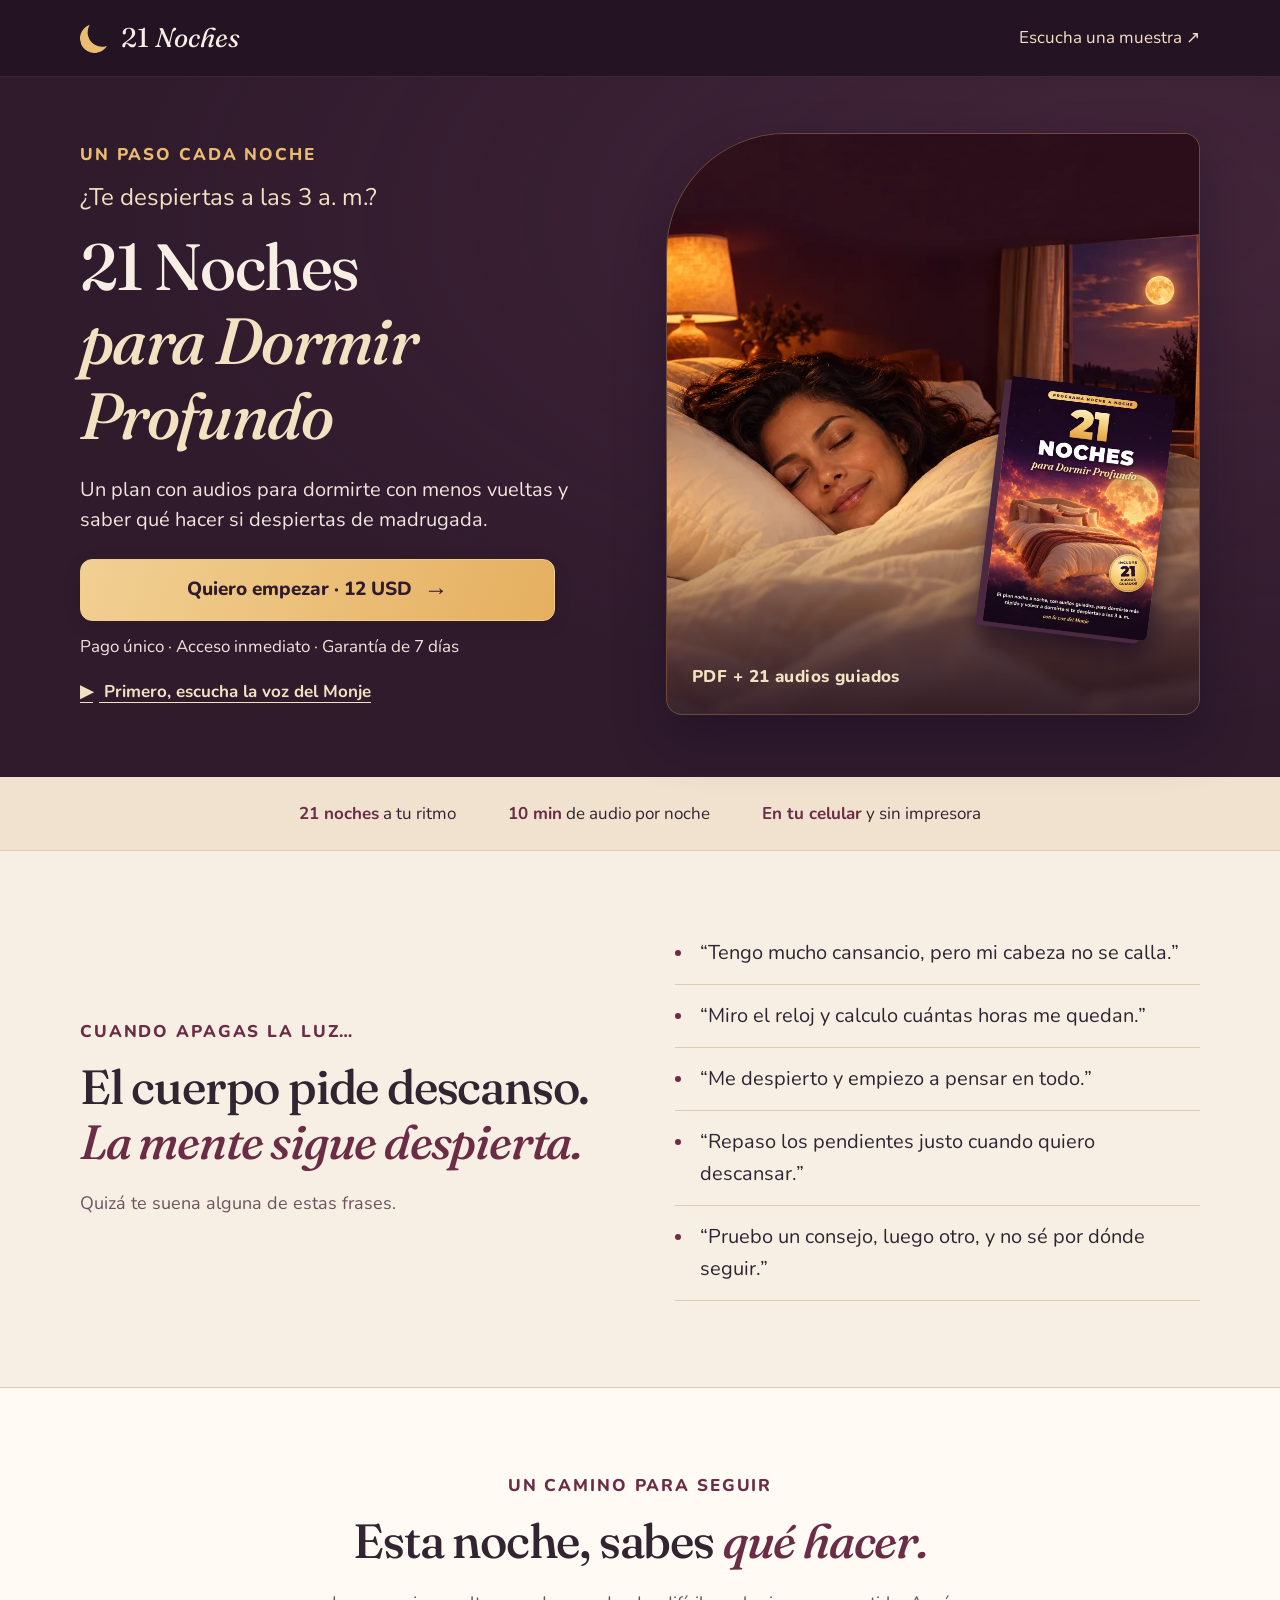
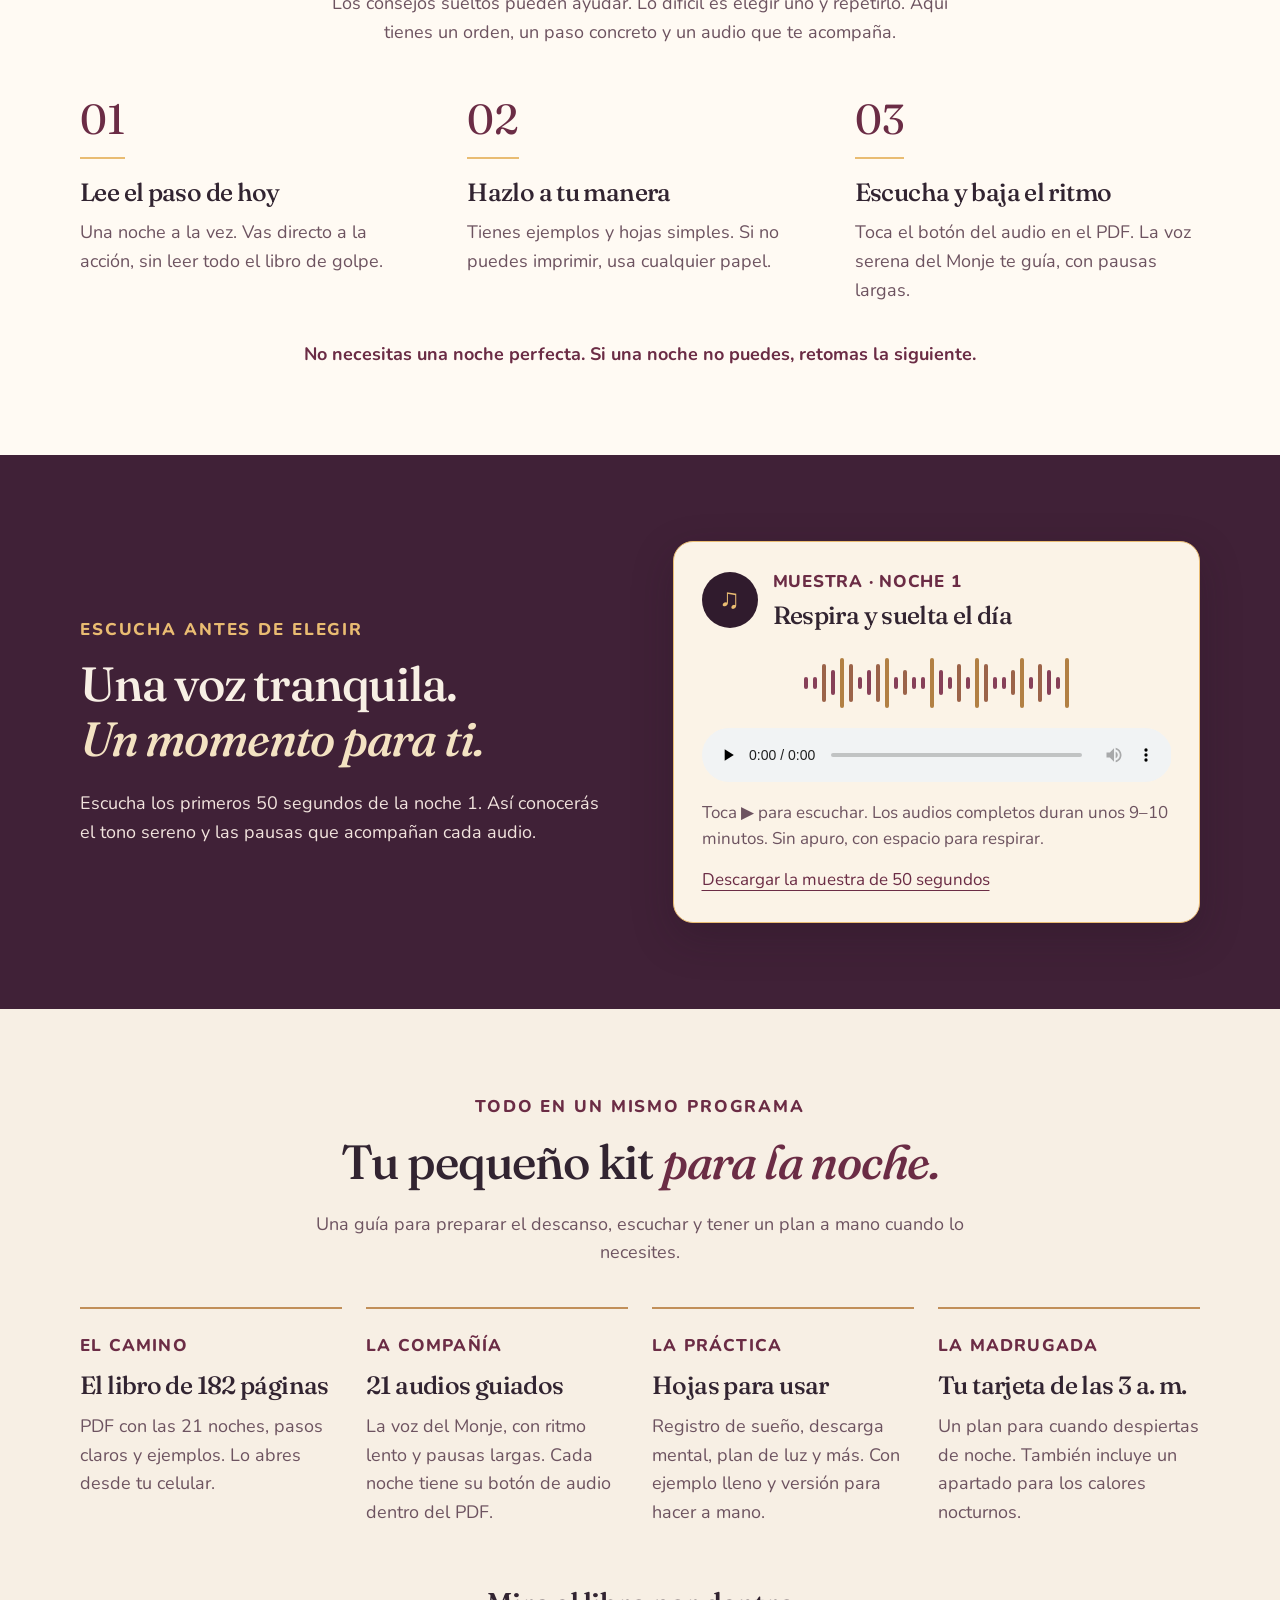
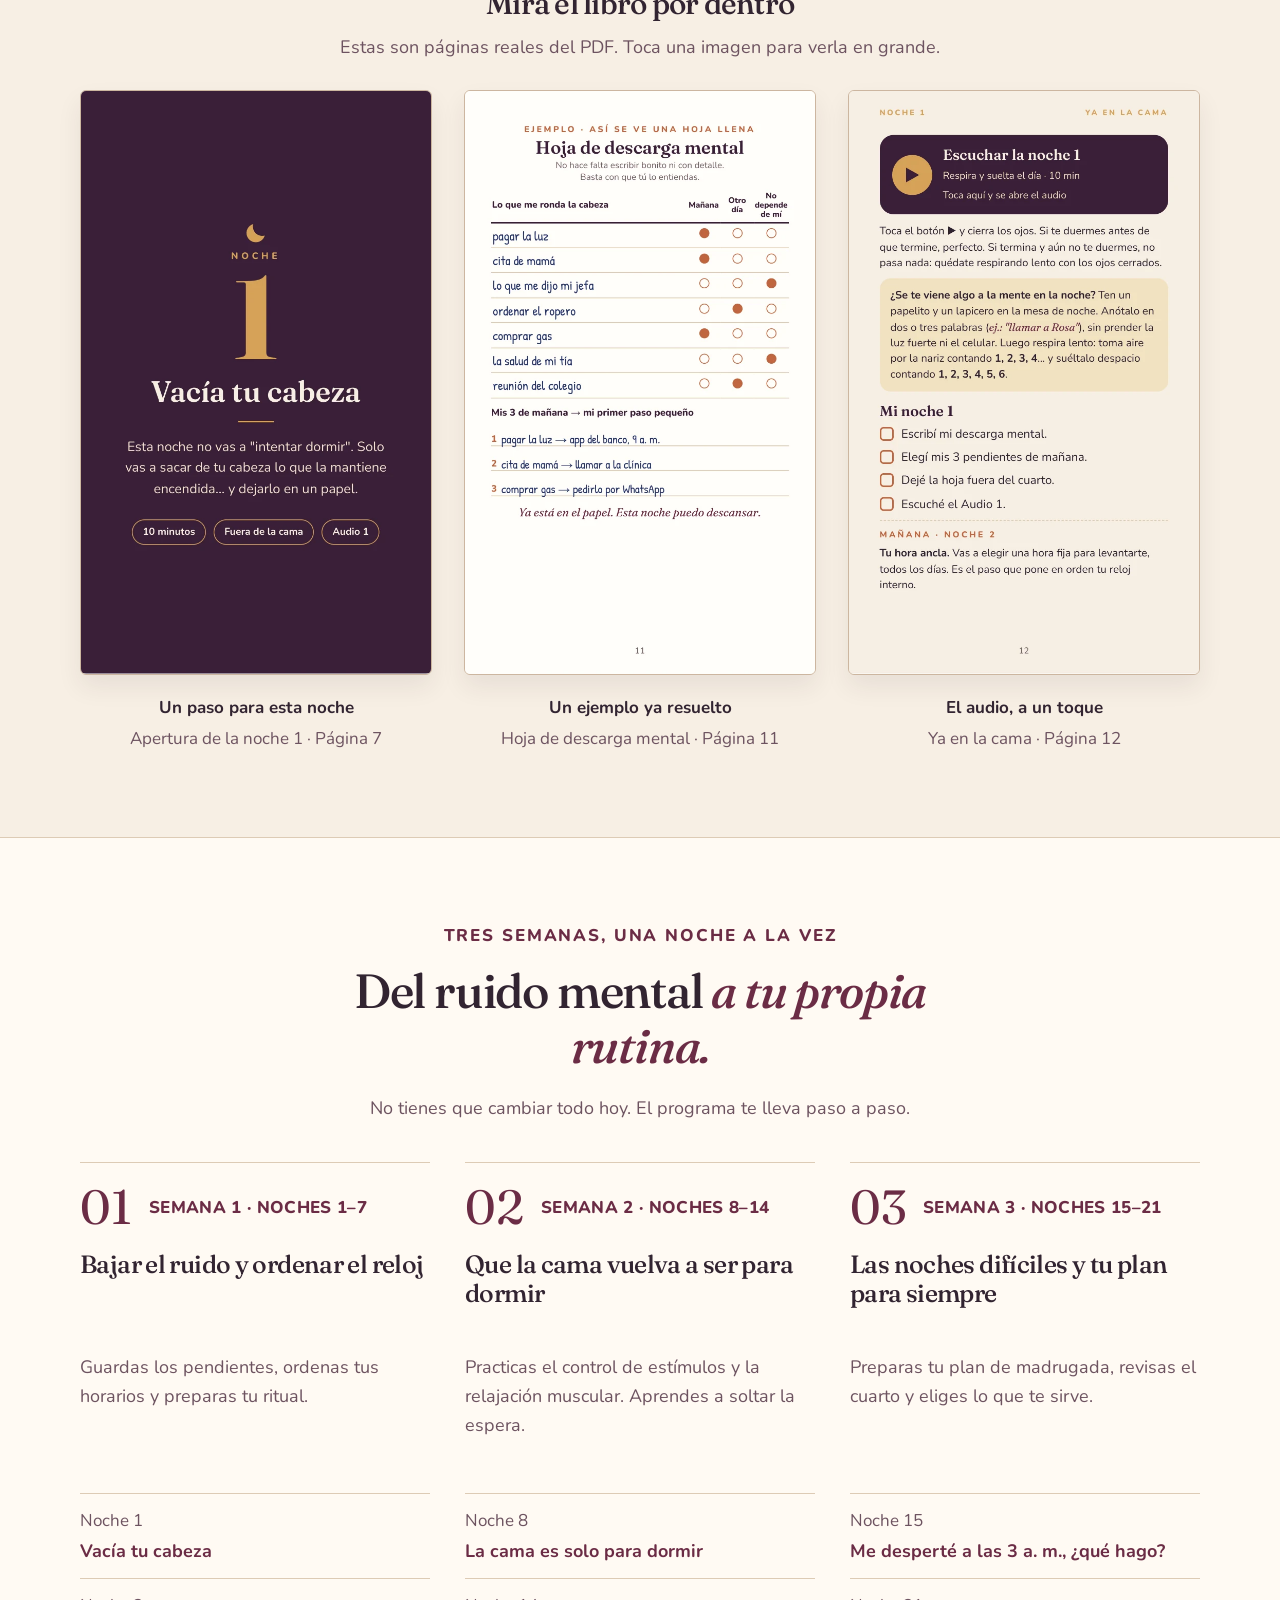
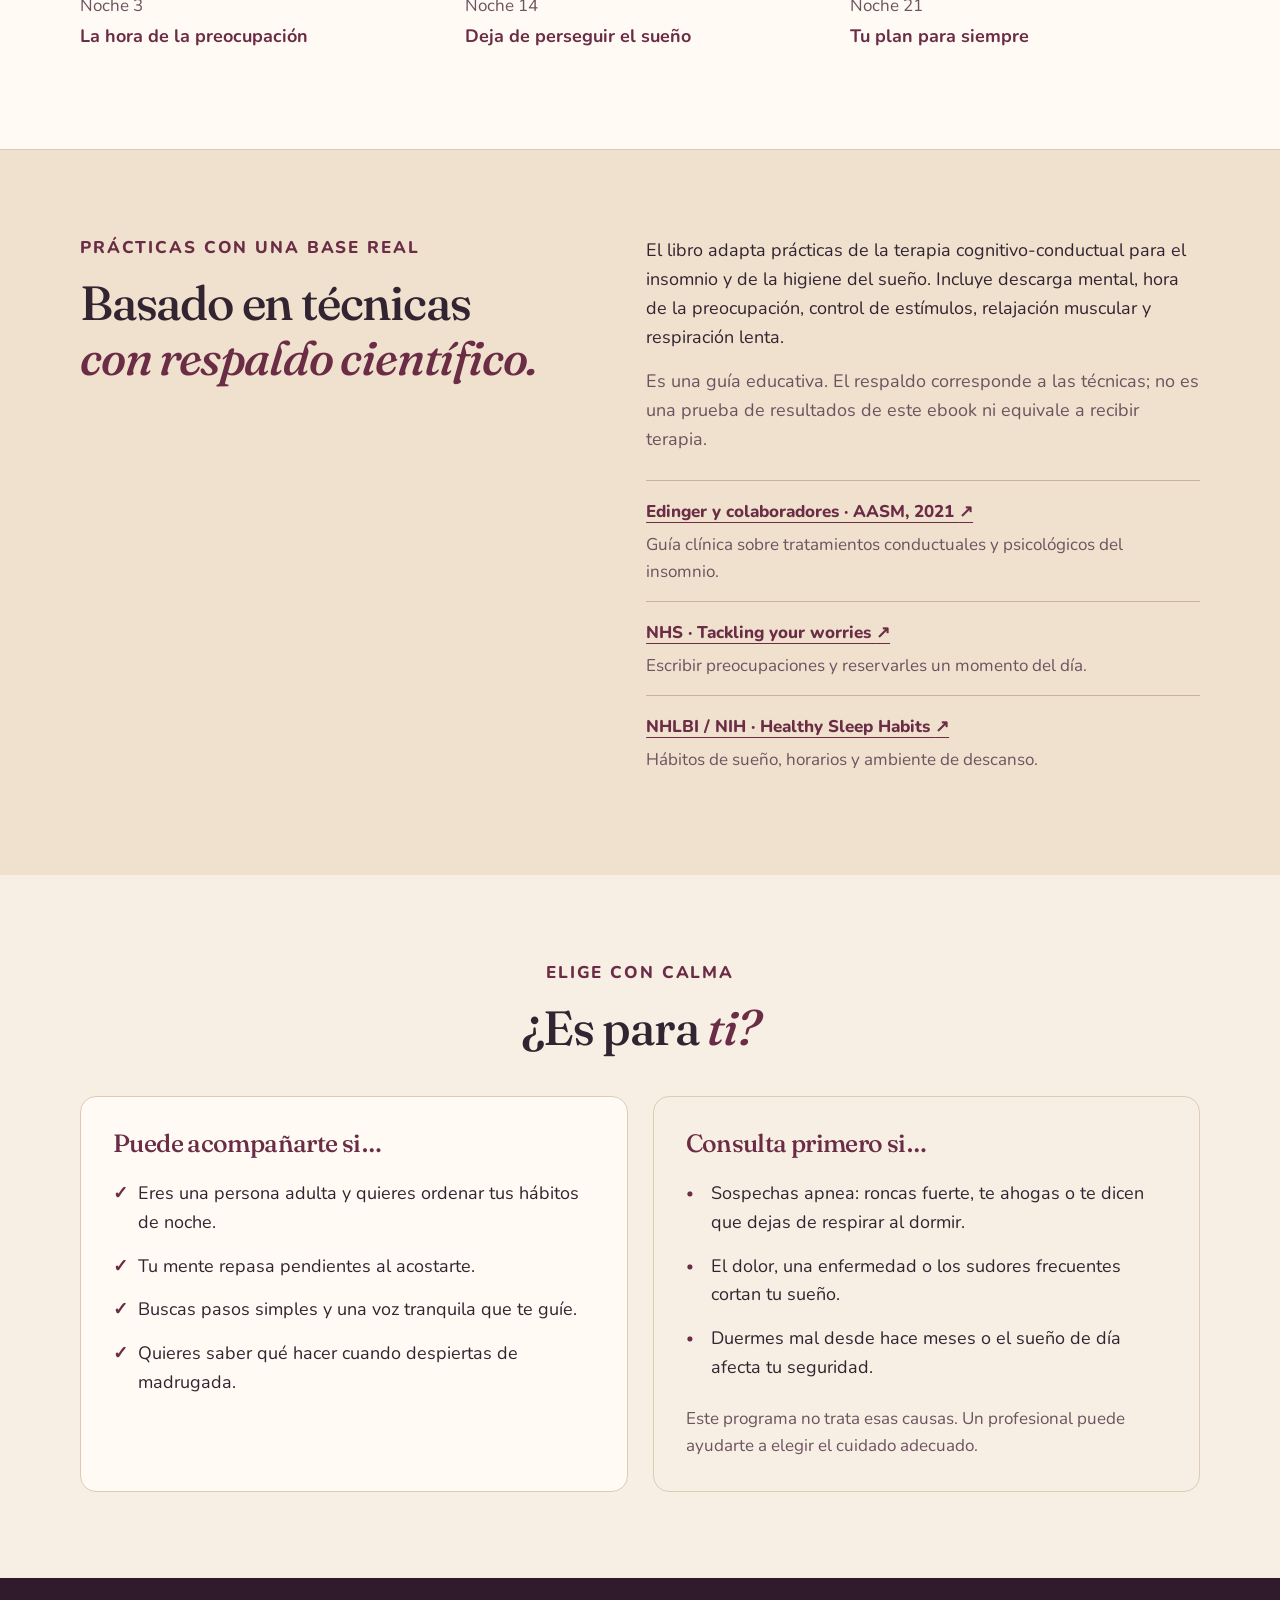
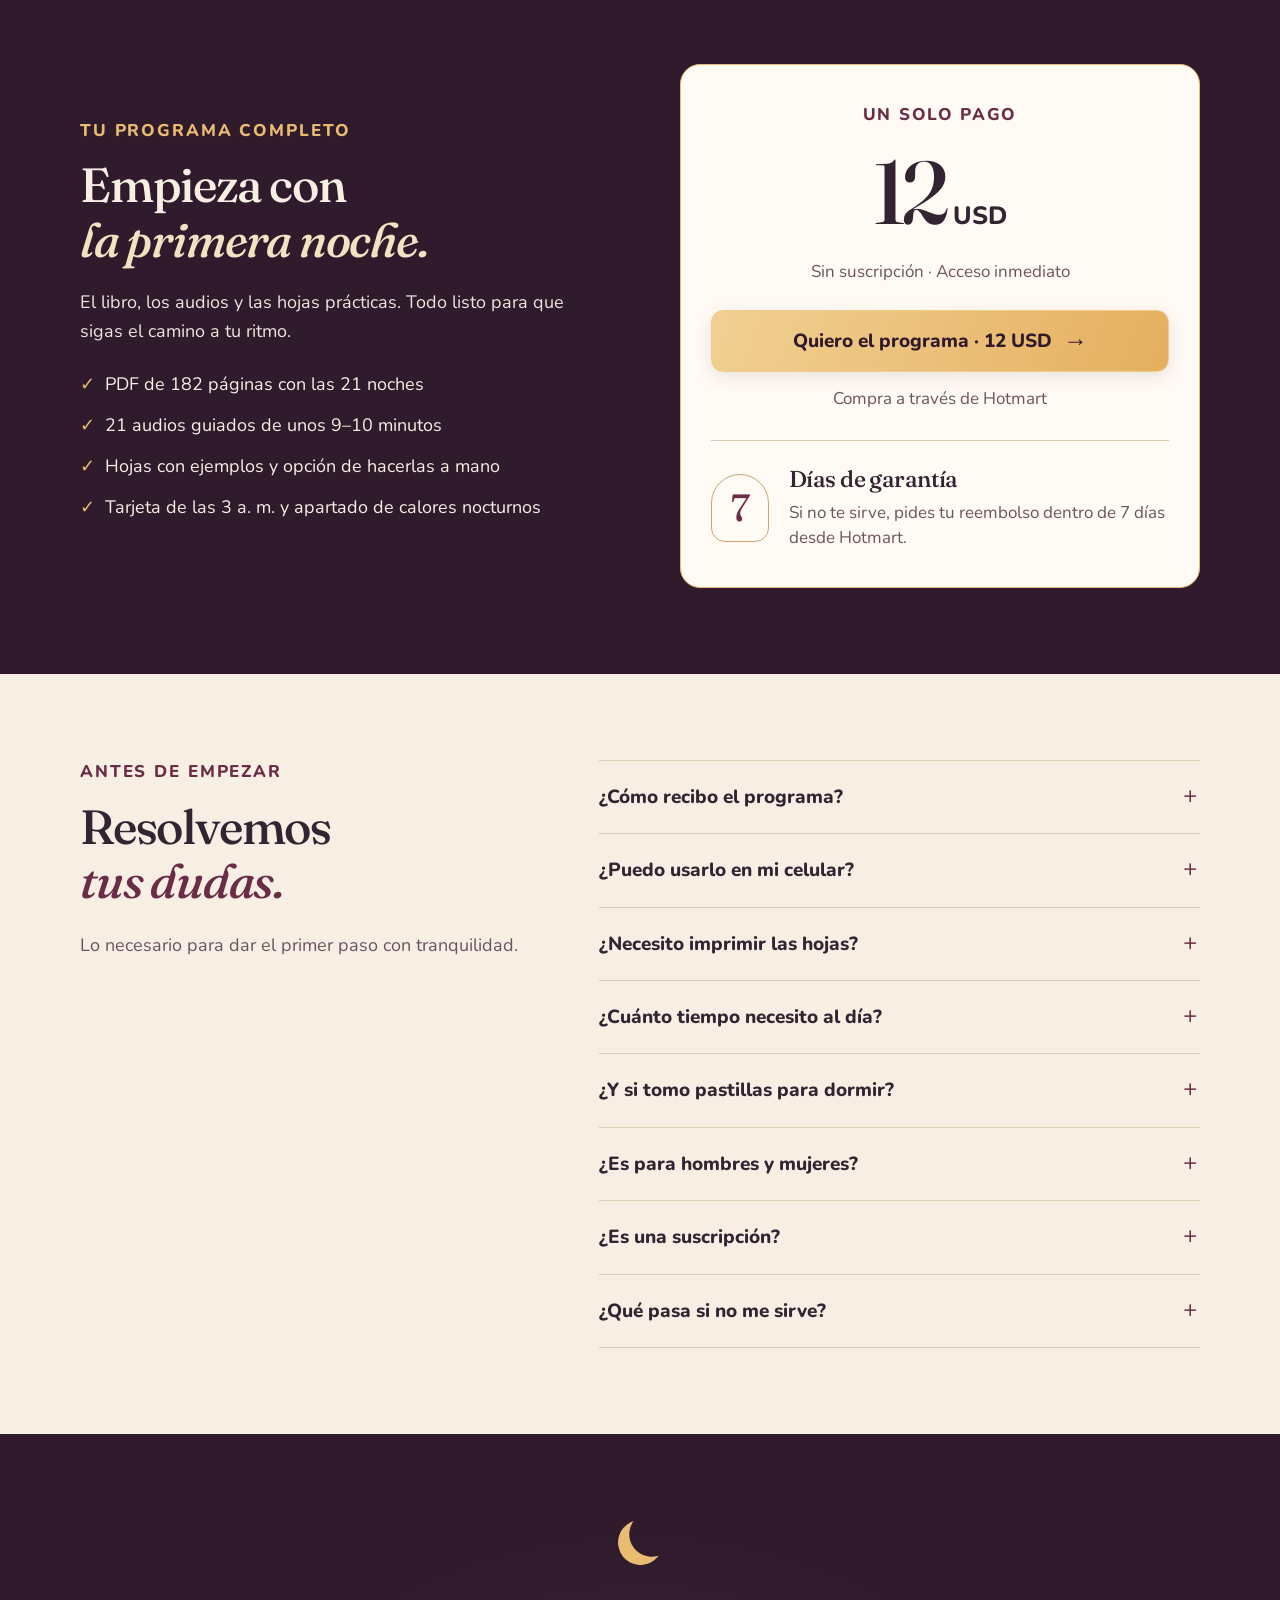
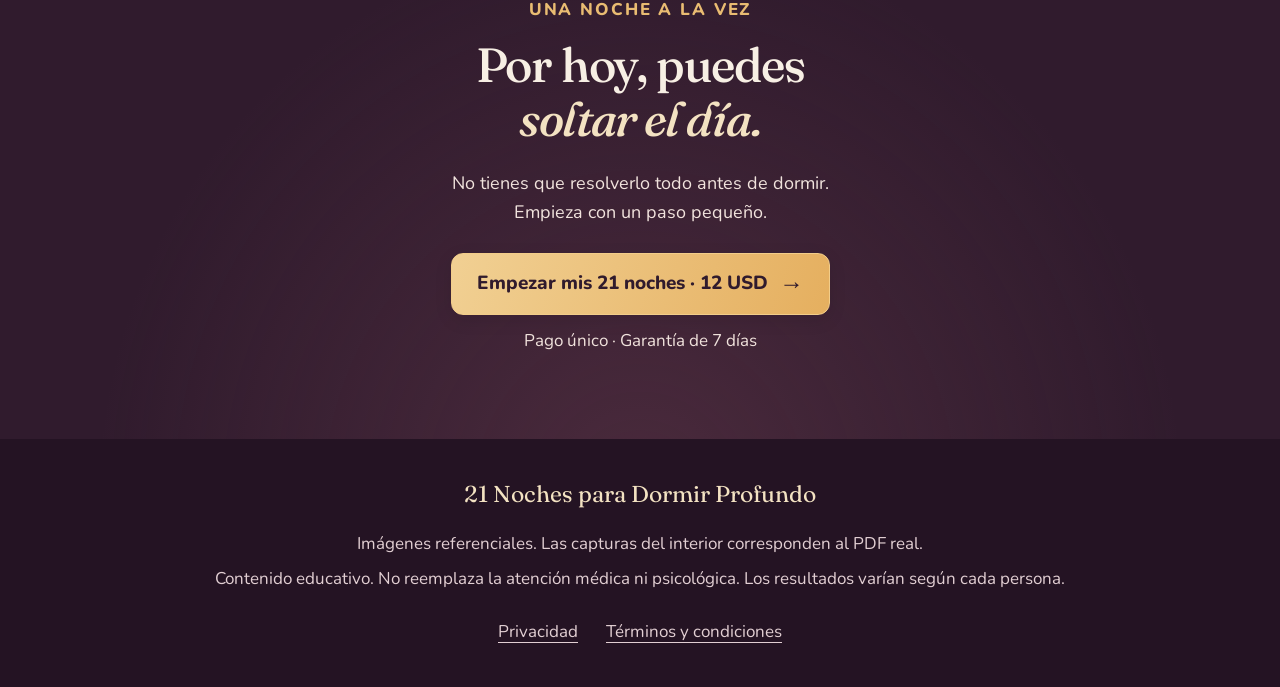
==== 21-noches/index.html @ 980ece53 "Publicar pagina de ventas de 21 Noches para Dormir Profundo Co-Authored-By: Claude Opus 5.5 <noreply" ====
<!doctype html>
<!--
  COMPRA: cambia únicamente LINK_COMPRA, al inicio del body, por el enlace de Hotmart.
  Todos los enlaces .btn-comprar se actualizan al cargar el documento.
  Mientras diga PEGAR_AQUI_LINK_DE_HOTMART, conservan href="#comprar" y bajan al precio.
  Publica esta carpeta con sus assets. Consulta LEEME.md para la configuración final.
-->
<html lang="es">
<head>
  <meta charset="utf-8">
  <meta name="viewport" content="width=device-width, initial-scale=1">
  <meta name="theme-color" content="#301b2d">
  <title>21 Noches para Dormir Profundo | PDF + 21 audios guiados</title>
  <meta name="description" content="Un plan noche a noche para preparar tu descanso y saber qué hacer si despiertas de madrugada. PDF de 182 páginas, 21 audios y hojas prácticas. 12 USD.">
  <meta property="og:type" content="website">
  <meta property="og:locale" content="es_LA">
  <meta property="og:title" content="21 Noches para Dormir Profundo">
  <meta property="og:description" content="¿Tu mente no se apaga de noche? Sigue un plan de 21 noches con PDF, audios guiados y hojas prácticas. 12 USD, pago único.">
  <!-- Al publicar, usa la URL pública completa de esta imagen en og:image y twitter:image. -->
  <meta property="og:image" content="https://biblioteca-practica.github.io/21-noches/assets/producto-redes.jpg">
  <meta property="og:url" content="https://biblioteca-practica.github.io/21-noches/">
  <link rel="canonical" href="https://biblioteca-practica.github.io/21-noches/">
  <meta property="og:image:width" content="1200">
  <meta property="og:image:height" content="1200">
  <meta property="og:image:alt" content="21 Noches para Dormir Profundo: ebook, audios guiados y hojas prácticas. Imagen referencial.">
  <meta name="twitter:card" content="summary_large_image">
  <meta name="twitter:title" content="21 Noches para Dormir Profundo">
  <meta name="twitter:description" content="Un paso cada noche, un audio que te acompaña y un plan para la madrugada. PDF + 21 audios. 12 USD.">
  <meta name="twitter:image" content="https://biblioteca-practica.github.io/21-noches/assets/producto-redes.jpg">
  <link rel="icon" href="assets/luna.svg" type="image/svg+xml">
  <link rel="preconnect" href="https://fonts.googleapis.com">
  <link rel="preconnect" href="https://fonts.gstatic.com" crossorigin>
  <link href="https://fonts.googleapis.com/css2?family=Fraunces:ital,wght@0,500;0,600;1,500&family=Nunito:wght@400;600;700;800&display=swap" rel="stylesheet">
  <link rel="stylesheet" href="estilos.css">
  <!-- META PIXEL: pegar aquí el código del píxel de Meta -->
</head>
<body>
  <script>
    const LINK_COMPRA = "PEGAR_AQUI_LINK_DE_HOTMART";
    document.addEventListener("DOMContentLoaded", () => {
      if (LINK_COMPRA !== "PEGAR_AQUI_LINK_DE_HOTMART" && LINK_COMPRA.trim()) {
        document.querySelectorAll(".btn-comprar").forEach(boton => {
          boton.href = LINK_COMPRA;
        });
      }
    });
  </script>
  <a class="skip-link" href="#contenido">Ir al contenido</a>
  <header class="site-header">
    <div class="container header-inner">
      <a class="brand" href="#inicio" aria-label="21 Noches, inicio"><span class="moon" aria-hidden="true"></span><span>21 <span class="brand-light">Noches</span></span></a>
      <a class="header-link" href="#muestra">Escucha una muestra <span aria-hidden="true">↗</span></a>
    </div>
  </header>
  <main id="contenido">
    <section class="hero" id="inicio" aria-labelledby="titulo">
      <div class="container hero-grid">
        <div class="hero-copy">
          <p class="eyebrow">UN PASO CADA NOCHE</p>
          <p class="hero-question">¿Te despiertas a las 3 a. m.?</p>
          <h1 id="titulo">21 Noches <em>para Dormir Profundo</em></h1>
          <p class="hero-lead">Un plan con audios para dormirte con menos vueltas y saber qué hacer si despiertas de madrugada.</p>
        </div>
        <figure class="hero-product">
          <div class="product-scene">
            <img class="sleep-photo" src="assets/descanso.webp" width="1000" height="1000" alt="Escena referencial de una mujer descansando en una habitación con luz cálida." fetchpriority="high">
            <div class="scene-shade" aria-hidden="true"></div>
            <img class="book-cover" src="assets/portada.webp" width="640" height="960" alt="Portada de 21 Noches para Dormir Profundo.">
            <span class="scene-label">PDF + 21 audios guiados</span>
          </div>
          <figcaption class="visually-hidden">Imagen referencial. Incluye el libro digital, los audios y las hojas prácticas.</figcaption>
        </figure>
        <div class="hero-actions">
          <a class="button btn-comprar" href="#comprar">Quiero empezar · 12 USD <span aria-hidden="true">→</span></a>
          <p class="purchase-note">Pago único · Acceso inmediato · Garantía de 7 días</p>
          <a class="text-link sample-link" href="#muestra"><span aria-hidden="true">▶</span> Primero, escucha la voz del Monje</a>
        </div>
      </div>
    </section>

    <div class="facts-strip">
      <div class="container facts-inner"><span><b>21 noches</b> a tu ritmo</span><span><b>10 min</b> de audio por noche</span><span><b>En tu celular</b> y sin impresora</span></div>
    </div>

    <section class="section recognition" aria-labelledby="identificacion">
      <div class="container recognition-grid">
        <div class="section-intro"><p class="eyebrow">CUANDO APAGAS LA LUZ…</p><h2 id="identificacion">El cuerpo pide descanso.<br><em>La mente sigue despierta.</em></h2><p>Quizá te suena alguna de estas frases.</p></div>
        <ul class="thoughts">
          <li>“Tengo mucho cansancio, pero mi cabeza no se calla.”</li>
          <li>“Miro el reloj y calculo cuántas horas me quedan.”</li>
          <li>“Me despierto y empiezo a pensar en todo.”</li>
          <li>“Repaso los pendientes justo cuando quiero descansar.”</li>
          <li>“Pruebo un consejo, luego otro, y no sé por dónde seguir.”</li>
        </ul>
      </div>
    </section>

    <section class="section method" aria-labelledby="metodo">
      <div class="container">
        <div class="section-heading"><p class="eyebrow">UN CAMINO PARA SEGUIR</p><h2 id="metodo">Esta noche, sabes <em>qué hacer.</em></h2><p>Los consejos sueltos pueden ayudar. Lo difícil es elegir uno y repetirlo. Aquí tienes un orden, un paso concreto y un audio que te acompaña.</p></div>
        <ol class="steps">
          <li><span class="step-number">01</span><h3>Lee el paso de hoy</h3><p>Una noche a la vez. Vas directo a la acción, sin leer todo el libro de golpe.</p></li>
          <li><span class="step-number">02</span><h3>Hazlo a tu manera</h3><p>Tienes ejemplos y hojas simples. Si no puedes imprimir, usa cualquier papel.</p></li>
          <li><span class="step-number">03</span><h3>Escucha y baja el ritmo</h3><p>Toca el botón del audio en el PDF. La voz serena del Monje te guía, con pausas largas.</p></li>
        </ol>
        <p class="method-note">No necesitas una noche perfecta. Si una noche no puedes, retomas la siguiente.</p>
      </div>
    </section>

    <section class="section audio-section" id="muestra" aria-labelledby="audio-titulo">
      <div class="container audio-grid">
        <div><p class="eyebrow">ESCUCHA ANTES DE ELEGIR</p><h2 id="audio-titulo">Una voz tranquila.<br><em>Un momento para ti.</em></h2><p>Escucha los primeros 50 segundos de la noche 1. Así conocerás el tono sereno y las pausas que acompañan cada audio.</p></div>
        <div class="audio-card">
          <div class="audio-card-heading"><span class="audio-icon" aria-hidden="true">♫</span><div><p class="eyebrow">MUESTRA · NOCHE 1</p><h3>Respira y suelta el día</h3></div></div>
          <div class="waveform" aria-hidden="true"><i></i><i></i><i></i><i></i><i></i><i></i><i></i><i></i><i></i><i></i><i></i><i></i><i></i><i></i><i></i><i></i><i></i><i></i><i></i><i></i><i></i><i></i><i></i><i></i><i></i><i></i><i></i><i></i><i></i><i></i></div>
          <audio id="audio-muestra" controls preload="none" aria-label="Muestra de 50 segundos: Respira y suelta el día, noche 1" aria-describedby="audio-ayuda">
            <source src="assets/muestra-noche-01.mp3" type="audio/mpeg">
            Tu navegador no muestra el reproductor. <a href="assets/muestra-noche-01.mp3">Abre la muestra de audio.</a>
          </audio>
          <p id="audio-ayuda">Toca ▶ para escuchar. Los audios completos duran unos 9–10 minutos. Sin apuro, con espacio para respirar.</p>
          <a class="audio-download" href="assets/muestra-noche-01.mp3" download>Descargar la muestra de 50 segundos</a>
        </div>
      </div>
    </section>

    <section class="section includes" id="incluye" aria-labelledby="incluye-titulo">
      <div class="container">
        <div class="section-heading"><p class="eyebrow">TODO EN UN MISMO PROGRAMA</p><h2 id="incluye-titulo">Tu pequeño kit <em>para la noche.</em></h2><p>Una guía para preparar el descanso, escuchar y tener un plan a mano cuando lo necesites.</p></div>
        <div class="includes-grid">
          <article><span class="item-label">EL CAMINO</span><h3>El libro de 182 páginas</h3><p>PDF con las 21 noches, pasos claros y ejemplos. Lo abres desde tu celular.</p></article>
          <article><span class="item-label">LA COMPAÑÍA</span><h3>21 audios guiados</h3><p>La voz del Monje, con ritmo lento y pausas largas. Cada noche tiene su botón de audio dentro del PDF.</p></article>
          <article><span class="item-label">LA PRÁCTICA</span><h3>Hojas para usar</h3><p>Registro de sueño, descarga mental, plan de luz y más. Con ejemplo lleno y versión para hacer a mano.</p></article>
          <article><span class="item-label">LA MADRUGADA</span><h3>Tu tarjeta de las 3 a. m.</h3><p>Un plan para cuando despiertas de noche. También incluye un apartado para los calores nocturnos.</p></article>
        </div>
        <div class="preview-heading"><h3>Mira el libro por dentro</h3><p>Estas son páginas reales del PDF. Toca una imagen para verla en grande.</p></div>
        <div class="previews">
          <figure><a href="assets/noche-01.webp" target="_blank" rel="noopener" aria-label="Ver en grande la página 7: apertura de la noche 1"><img src="assets/noche-01.webp" width="681" height="1135" loading="lazy" decoding="async" alt="Página 7 del libro: Noche 1, Vacía tu cabeza. Diez minutos, fuera de la cama, audio 1."></a><figcaption><b>Un paso para esta noche</b><span>Apertura de la noche 1 · Página 7</span></figcaption></figure>
          <figure><a href="assets/hoja-ejemplo.webp" target="_blank" rel="noopener" aria-label="Ver en grande la página 11: hoja de descarga mental llena"><img src="assets/hoja-ejemplo.webp" width="681" height="1135" loading="lazy" decoding="async" alt="Página 11 del libro: hoja de descarga mental llena, con pendientes y tres pasos pequeños para mañana."></a><figcaption><b>Un ejemplo ya resuelto</b><span>Hoja de descarga mental · Página 11</span></figcaption></figure>
          <figure><a href="assets/ya-en-la-cama.webp" target="_blank" rel="noopener" aria-label="Ver en grande la página 12: Ya en la cama y botón del audio"><img src="assets/ya-en-la-cama.webp" width="681" height="1135" loading="lazy" decoding="async" alt="Página 12 del libro: Ya en la cama, con el botón Escuchar la noche 1 y un repaso de los pasos."></a><figcaption><b>El audio, a un toque</b><span>Ya en la cama · Página 12</span></figcaption></figure>
        </div>
      </div>
    </section>

    <section class="section journey" aria-labelledby="recorrido">
      <div class="container">
        <div class="section-heading"><p class="eyebrow">TRES SEMANAS, UNA NOCHE A LA VEZ</p><h2 id="recorrido">Del ruido mental <em>a tu propia rutina.</em></h2><p>No tienes que cambiar todo hoy. El programa te lleva paso a paso.</p></div>
        <div class="weeks">
          <article class="week"><div class="week-title"><span>01</span><p>SEMANA 1 · NOCHES 1–7</p></div><h3>Bajar el ruido y ordenar el reloj</h3><p>Guardas los pendientes, ordenas tus horarios y preparas tu ritual.</p><ul><li><span>Noche 1</span><b>Vacía tu cabeza</b></li><li><span>Noche 3</span><b>La hora de la preocupación</b></li></ul></article>
          <article class="week"><div class="week-title"><span>02</span><p>SEMANA 2 · NOCHES 8–14</p></div><h3>Que la cama vuelva a ser para dormir</h3><p>Practicas el control de estímulos y la relajación muscular. Aprendes a soltar la espera.</p><ul><li><span>Noche 8</span><b>La cama es solo para dormir</b></li><li><span>Noche 14</span><b>Deja de perseguir el sueño</b></li></ul></article>
          <article class="week"><div class="week-title"><span>03</span><p>SEMANA 3 · NOCHES 15–21</p></div><h3>Las noches difíciles y tu plan para siempre</h3><p>Preparas tu plan de madrugada, revisas el cuarto y eliges lo que te sirve.</p><ul><li><span>Noche 15</span><b>Me desperté a las 3 a. m., ¿qué hago?</b></li><li><span>Noche 21</span><b>Tu plan para siempre</b></li></ul></article>
        </div>
      </div>
    </section>

    <section class="section evidence" aria-labelledby="respaldo">
      <div class="container evidence-inner">
        <div><p class="eyebrow">PRÁCTICAS CON UNA BASE REAL</p><h2 id="respaldo">Basado en técnicas<br><em>con respaldo científico.</em></h2></div>
        <div><p>El libro adapta prácticas de la terapia cognitivo-conductual para el insomnio y de la higiene del sueño. Incluye descarga mental, hora de la preocupación, control de estímulos, relajación muscular y respiración lenta.</p><p>Es una guía educativa. El respaldo corresponde a las técnicas; no es una prueba de resultados de este ebook ni equivale a recibir terapia.</p>
          <ul class="source-list">
            <li><a href="https://pubmed.ncbi.nlm.nih.gov/33164742/" target="_blank" rel="noopener noreferrer">Edinger y colaboradores · AASM, 2021 <span aria-hidden="true">↗</span></a><span>Guía clínica sobre tratamientos conductuales y psicológicos del insomnio.</span></li>
            <li><a href="https://www.nhs.uk/every-mind-matters/mental-wellbeing-tips/self-help-cbt-techniques/tackling-your-worries/" target="_blank" rel="noopener noreferrer">NHS · Tackling your worries <span aria-hidden="true">↗</span></a><span>Escribir preocupaciones y reservarles un momento del día.</span></li>
            <li><a href="https://www.nhlbi.nih.gov/health/sleep-deprivation/healthy-sleep-habits" target="_blank" rel="noopener noreferrer">NHLBI / NIH · Healthy Sleep Habits <span aria-hidden="true">↗</span></a><span>Hábitos de sueño, horarios y ambiente de descanso.</span></li>
          </ul>
        </div>
      </div>
    </section>

    <section class="section fit" aria-labelledby="para-quien">
      <div class="container">
        <div class="section-heading"><p class="eyebrow">ELIGE CON CALMA</p><h2 id="para-quien">¿Es para <em>ti?</em></h2></div>
        <div class="fit-grid">
          <div class="fit-card"><h3>Puede acompañarte si…</h3><ul><li>Eres una persona adulta y quieres ordenar tus hábitos de noche.</li><li>Tu mente repasa pendientes al acostarte.</li><li>Buscas pasos simples y una voz tranquila que te guíe.</li><li>Quieres saber qué hacer cuando despiertas de madrugada.</li></ul></div>
          <div class="fit-card medical-card"><h3>Consulta primero si…</h3><ul><li>Sospechas apnea: roncas fuerte, te ahogas o te dicen que dejas de respirar al dormir.</li><li>El dolor, una enfermedad o los sudores frecuentes cortan tu sueño.</li><li>Duermes mal desde hace meses o el sueño de día afecta tu seguridad.</li></ul><p>Este programa no trata esas causas. Un profesional puede ayudarte a elegir el cuidado adecuado.</p></div>
        </div>
      </div>
    </section>

    <!-- TESTIMONIOS: agregar solo reales y con permiso -->

    <section class="section offer" id="comprar" aria-labelledby="precio-titulo">
      <div class="container offer-grid">
        <div class="offer-copy"><p class="eyebrow">TU PROGRAMA COMPLETO</p><h2 id="precio-titulo">Empieza con<br><em>la primera noche.</em></h2><p>El libro, los audios y las hojas prácticas. Todo listo para que sigas el camino a tu ritmo.</p><ul class="offer-list"><li>PDF de 182 páginas con las 21 noches</li><li>21 audios guiados de unos 9–10 minutos</li><li>Hojas con ejemplos y opción de hacerlas a mano</li><li>Tarjeta de las 3 a. m. y apartado de calores nocturnos</li></ul></div>
        <div class="price-card"><p class="price-label">UN SOLO PAGO</p><p class="price"><span>12</span> USD</p><p class="price-detail">Sin suscripción · Acceso inmediato</p><a class="button btn-comprar" href="#comprar">Quiero el programa · 12 USD <span aria-hidden="true">→</span></a><p class="checkout-note">Compra a través de Hotmart</p><div class="guarantee"><span class="guarantee-number">7</span><div><h3>Días de garantía</h3><p>Si no te sirve, pides tu reembolso dentro de 7 días desde Hotmart.</p></div></div></div>
      </div>
    </section>

    <section class="section faq" aria-labelledby="preguntas">
      <div class="container faq-grid">
        <div><p class="eyebrow">ANTES DE EMPEZAR</p><h2 id="preguntas">Resolvemos<br><em>tus dudas.</em></h2><p>Lo necesario para dar el primer paso con tranquilidad.</p></div>
        <div class="faq-list">
          <details><summary>¿Cómo recibo el programa?</summary><div><p>Después de que Hotmart confirme tu pago, tienes acceso inmediato al producto digital. Sigue las instrucciones de acceso de Hotmart para abrir o descargar el PDF. Los botones dentro del libro abren los audios.</p></div></details>
          <details><summary>¿Puedo usarlo en mi celular?</summary><div><p>Sí. El PDF está pensado para leerse en el celular. Abre la noche que te toca y pulsa su botón de audio. Necesitas conexión a internet para abrir los audios.</p></div></details>
          <details><summary>¿Necesito imprimir las hojas?</summary><div><p>No. Cada hoja tiene un ejemplo lleno y una opción para hacerla a mano. Puedes usar un cuaderno o cualquier papel.</p></div></details>
          <details><summary>¿Cuánto tiempo necesito al día?</summary><div><p>Cada audio dura unos 9–10 minutos. Antes haces el paso de esa noche: suele llevar unos pocos minutos y el libro te dice cuánto. Algunas prácticas, como la hora de la preocupación o el ritual, se hacen en otro momento del día.</p></div></details>
          <details><summary>¿Y si tomo pastillas para dormir?</summary><div><p>No dejes ninguna medicación ni cambies la dosis sin consultar a tu médico. Pregúntale cómo integrar estas prácticas a tu cuidado actual.</p></div></details>
          <details><summary>¿Es para hombres y mujeres?</summary><div><p>Sí. Es para personas adultas de cualquier género. El apartado de calores nocturnos se usa si te pasa; no tienes que hacer todo de la misma manera.</p></div></details>
          <details><summary>¿Es una suscripción?</summary><div><p>No. Son 12 USD en un solo pago por el programa. No hay pagos mensuales.</p></div></details>
          <details><summary>¿Qué pasa si no me sirve?</summary><div><p>Tienes 7 días de garantía. Dentro de ese plazo, puedes pedir el reembolso desde Hotmart.</p></div></details>
        </div>
      </div>
    </section>

    <section class="section closing" aria-labelledby="cierre">
      <div class="container closing-inner"><span class="moon" aria-hidden="true"></span><p class="eyebrow">UNA NOCHE A LA VEZ</p><h2 id="cierre">Por hoy, puedes<br><em>soltar el día.</em></h2><p>No tienes que resolverlo todo antes de dormir.<br>Empieza con un paso pequeño.</p><a class="button btn-comprar" href="#comprar">Empezar mis 21 noches · 12 USD <span aria-hidden="true">→</span></a><p class="purchase-note">Pago único · Garantía de 7 días</p></div>
    </section>
  </main>
  <footer class="site-footer">
    <div class="container footer-inner"><p class="footer-title">21 Noches para Dormir Profundo</p><p>Imágenes referenciales. Las capturas del interior corresponden al PDF real.</p><p>Contenido educativo. No reemplaza la atención médica ni psicológica. Los resultados varían según cada persona.</p><nav aria-label="Enlaces legales"><!-- POR COMPLETAR --><a href="#">Privacidad</a><!-- POR COMPLETAR --><a href="#">Términos y condiciones</a></nav></div>
  </footer>
</body>
</html>
---- 21-noches/estilos.css ----
:root {
  --crema: #f7efe4;
  --papel: #fffaf3;
  --ciruela: #301b2d;
  --vino: #6b2c45;
  --oro: #e9bc72;
  --oro-claro: #f3e2c2;
  --tinta: #322431;
  --suave: #6d5360;
  --linea: #ddcbb5;
}
* { box-sizing: border-box; }
html { scroll-behavior: smooth; scroll-padding-top: 24px; }
body { margin: 0; background: var(--crema); color: var(--tinta); font-family: "Nunito", sans-serif; font-size: 18px; line-height: 1.6; }
h1, h2, h3, p, figure { margin: 0; }
h1, h2, h3 { font-family: "Fraunces", Georgia, serif; font-weight: 500; line-height: 1.14; letter-spacing: -.025em; }
h1 { font-size: clamp(42px, 5.1vw, 67px); }
h2 { font-size: clamp(35px, 3.8vw, 48px); }
h3 { font-size: 25px; }
h1 em, h2 em { font-weight: 500; color: var(--vino); }
a { color: inherit; text-underline-offset: 5px; }
img { display: block; max-width: 100%; height: auto; }
ul, ol { margin: 0; padding: 0; }
button, audio, a { -webkit-tap-highlight-color: transparent; }
a:focus-visible, summary:focus-visible, audio:focus-visible { outline: 3px solid var(--vino); outline-offset: 5px; }
.audio-section a:focus-visible, .hero a:focus-visible, .closing a:focus-visible { outline-color: var(--oro); }
.container { width: min(1120px, calc(100% - 48px)); margin: 0 auto; }
.section { padding: 86px 0; }
.eyebrow { font-size: 17px; font-weight: 800; letter-spacing: .11em; line-height: 1.4; color: var(--vino); margin-bottom: 16px; }
.section-heading { max-width: 710px; margin: 0 auto 40px; text-align: center; }
.section-heading > p:last-child { margin: 20px auto 0; max-width: 650px; color: var(--suave); }
.section-intro > p:last-child { margin-top: 20px; color: var(--suave); }
.button { display: inline-flex; min-height: 62px; justify-content: center; align-items: center; gap: 12px; padding: 17px 25px; border: 1px solid #f2cd8a; border-radius: 12px; background: linear-gradient(110deg, #f1d093, #e5af5f); color: #301b2d; text-decoration: none; font-size: 19px; font-weight: 800; line-height: 1.35; box-shadow: 0 5px 18px #160c1918; transition: background .2s, box-shadow .2s; }
.button:hover { background: #f6dba6; box-shadow: 0 6px 22px #160c192c; }
.button span { font-size: 24px; line-height: 1; }
.text-link { font-weight: 700; }
.purchase-note { font-size: 17px; line-height: 1.5; margin: 13px 0 0; }
.visually-hidden { position: absolute; width: 1px; height: 1px; padding: 0; margin: -1px; overflow: hidden; clip: rect(0,0,0,0); white-space: nowrap; border: 0; }
.skip-link { position: absolute; z-index: 10; left: 20px; top: -100px; padding: 12px 20px; background: var(--oro-claro); color: var(--ciruela); border-radius: 8px; }
.skip-link:focus { top: 10px; }
.site-header { background: #241323; color: var(--crema); border-bottom: 1px solid #e9bc721f; }
.header-inner { height: 76px; display: flex; justify-content: space-between; align-items: center; gap: 16px; }
.brand { text-decoration: none; display: flex; align-items: center; gap: 12px; font-family: "Fraunces", Georgia, serif; font-size: 27px; }
.brand-light { font-style: italic; }
.moon { display: inline-block; width: 29px; height: 29px; border-radius: 50%; box-shadow: inset 9px -4px 0 0 var(--oro); transform: rotate(-15deg); }
.header-link { font-size: 17px; text-decoration: none; color: var(--oro-claro); }
.header-link:hover { text-decoration: underline; }
.hero { padding: 56px 0 62px; background: radial-gradient(ellipse at 90% 20%, #60344d66, transparent 63%), var(--ciruela); color: var(--crema); }
.hero-grid { display: grid; grid-template-columns: 1fr 1fr; grid-template-areas: "copy product" "actions product"; gap: 24px 52px; align-items: center; }
.hero-copy { grid-area: copy; align-self: end; }
.hero .eyebrow { color: var(--oro); margin-bottom: 15px; }
.hero-question { font-size: 24px; line-height: 1.35; margin-bottom: 16px; color: var(--oro-claro); }
.hero h1 { max-width: 540px; }
.hero h1 em { display: block; color: var(--oro-claro); }
.hero-lead { margin: 22px 0 0; max-width: 500px; font-size: 20px; line-height: 1.5; color: #f1e3dd; }
.hero-actions { grid-area: actions; align-self: start; }
.hero-actions .button { width: 100%; max-width: 475px; }
.hero-actions .purchase-note { max-width: 480px; color: #f1e3dd; }
.sample-link { display: inline-block; margin-top: 18px; font-size: 17px; color: var(--oro-claro); }
.sample-link span { margin-right: 6px; }
.hero-product { grid-area: product; }
.product-scene { position: relative; overflow: hidden; border: 1px solid #d6a25a5c; border-radius: 120px 16px 16px 16px; background: #321b29; aspect-ratio: 1 / 1.09; box-shadow: 0 24px 50px #170d2370; }
.sleep-photo { width: 100%; height: 100%; object-fit: cover; object-position: 38% center; }
.scene-shade { position: absolute; inset: 0; background: linear-gradient(0deg, #261626c7 0%, transparent 35%); }
.book-cover { position: absolute; width: 31%; height: auto; right: 7%; bottom: 14%; border-radius: 2px 6px 6px 2px; transform: rotate(7deg); box-shadow: -7px 4px 0 #4b2943, 0 16px 30px #16091ec9; }
.scene-label { position: absolute; left: 25px; bottom: 24px; font-size: 17px; font-weight: 800; letter-spacing: .025em; color: var(--oro-claro); }
.facts-strip { border-bottom: 1px solid var(--linea); background: #f0e2ce; }
.facts-inner { display: flex; align-items: center; justify-content: center; gap: 52px; padding: 23px 0; font-size: 17px; }
.facts-inner b { color: var(--vino); }
.recognition-grid { display: grid; grid-template-columns: 1fr 1fr; gap: 70px; align-items: center; }
.thoughts { list-style: none; }
.thoughts li { padding: 15px 0 15px 25px; border-bottom: 1px solid var(--linea); position: relative; font-size: 20px; }
.thoughts li:first-child { padding-top: 0; }
.thoughts li::before { position: absolute; left: 0; top: 28px; content: ""; width: 6px; height: 6px; border-radius: 50%; background: var(--vino); }
.thoughts li:first-child::before { top: 13px; }
.method { background: var(--papel); border-top: 1px solid var(--linea); }
.steps { display: grid; grid-template-columns: repeat(3, 1fr); gap: 42px; list-style: none; }
.step-number { display: inline-block; font-family: "Fraunces", Georgia, serif; font-size: 42px; color: var(--vino); border-bottom: 2px solid var(--oro); padding-bottom: 3px; margin-bottom: 19px; }
.steps h3 { margin-bottom: 12px; }
.steps p { color: var(--suave); }
.method-note { text-align: center; margin: 36px auto 0; color: var(--vino); font-weight: 700; }
.audio-section { background: #402137; color: var(--crema); }
.audio-grid { display: grid; grid-template-columns: 1fr 1fr; gap: 65px; align-items: center; }
.audio-section .eyebrow { color: var(--oro); }
.audio-section h2 em { color: var(--oro-claro); }
.audio-grid > div > p:last-child { margin-top: 22px; color: #f1e3dd; }
.audio-card { background: #fbf3e7; color: var(--tinta); padding: 28px; border-radius: 20px; border: 1px solid var(--oro); box-shadow: 0 15px 40px #20112045; }
.audio-card-heading { display: flex; align-items: center; gap: 15px; }
.audio-icon { display: flex; align-items: center; justify-content: center; flex: 0 0 56px; height: 56px; border-radius: 50%; background: var(--ciruela); color: var(--oro); font-size: 28px; }
.audio-card .eyebrow { color: var(--vino); margin-bottom: 7px; letter-spacing: .045em; }
.audio-card h3 { font-size: 25px; }
.waveform { height: 58px; display: flex; justify-content: center; align-items: center; gap: 5px; margin: 24px 0 16px; }
.waveform i { width: 4px; height: 12px; border-radius: 3px; background: #874058; }
.waveform i:nth-child(3n) { height: 38px; background: #9b6349; }
.waveform i:nth-child(4n) { height: 25px; }
.waveform i:nth-child(5n) { height: 50px; background: #b28043; }
audio { display: block; width: 100%; height: 54px; }
#audio-ayuda { margin-top: 18px; font-size: 17px; line-height: 1.55; color: var(--suave); }
.audio-download { display: inline-block; color: var(--vino); font-size: 17px; margin-top: 14px; }
.includes-grid { display: grid; grid-template-columns: repeat(4, 1fr); gap: 24px; }
.includes-grid article { padding: 23px 0 0; border-top: 2px solid #c18f59; }
.item-label { display: block; margin-bottom: 12px; color: var(--vino); font-size: 17px; letter-spacing: .07em; font-weight: 800; }
.includes-grid h3 { margin-bottom: 12px; }
.includes-grid p { color: var(--suave); }
.preview-heading { margin: 60px 0 28px; text-align: center; }
.preview-heading h3 { font-size: 30px; margin-bottom: 12px; }
.preview-heading p { color: var(--suave); }
.previews { display: grid; grid-template-columns: repeat(3, 1fr); gap: 32px; }
.previews a { display: block; border-radius: 6px; overflow: hidden; border: 1px solid #ccb6a0; box-shadow: 0 12px 24px #37242e14; transition: box-shadow .2s; }
.previews a:hover { box-shadow: 0 15px 28px #37242e2a; }
.previews img { width: 100%; }
.previews figcaption { font-size: 17px; margin-top: 20px; text-align: center; line-height: 1.5; }
.previews figcaption b, .previews figcaption span { display: block; }
.previews figcaption span { margin-top: 5px; color: var(--suave); }
.journey { background: var(--papel); border-block: 1px solid var(--linea); }
.weeks { display: grid; grid-template-columns: repeat(3, 1fr); gap: 35px; }
.week { border-top: 1px solid var(--linea); padding-top: 20px; }
.week-title { display: flex; align-items: center; gap: 17px; margin-bottom: 19px; }
.week-title span { font-family: "Fraunces", Georgia, serif; color: var(--vino); font-size: 48px; line-height: 1; }
.week-title p { font-size: 17px; color: var(--vino); font-weight: 800; letter-spacing: .02em; line-height: 1.5; }
.week h3 { min-height: 87px; margin-bottom: 16px; }
.week > p { color: var(--suave); min-height: 116px; }
.week ul { list-style: none; margin-top: 24px; }
.week li { padding: 13px 0; border-top: 1px solid var(--linea); }
.week li span { display: block; color: var(--suave); font-size: 17px; }
.week li b { display: block; color: var(--vino); font-size: 18px; margin-top: 2px; }
.evidence { background: #efe1ce; }
.evidence-inner { display: grid; grid-template-columns: .95fr 1.05fr; gap: 65px; }
.evidence-inner > div > p + p { margin-top: 16px; color: var(--suave); }
.source-list { list-style: none; margin-top: 26px; }
.source-list li { padding: 16px 0; border-top: 1px solid #cab399; }
.source-list a { font-weight: 800; color: var(--vino); font-size: 17px; }
.source-list li > span { display: block; color: var(--suave); font-size: 17px; margin-top: 5px; }
.fit-grid { display: grid; grid-template-columns: 1fr 1fr; gap: 25px; }
.fit-card { padding: 32px; border-radius: 16px; background: var(--papel); border: 1px solid var(--linea); }
.fit-card h3 { margin-bottom: 22px; color: var(--vino); }
.fit-card ul { list-style: none; }
.fit-card li { position: relative; padding-left: 25px; margin-bottom: 15px; }
.fit-card li::before { position: absolute; left: 0; content: "✓"; color: var(--vino); font-weight: 800; }
.medical-card { background: transparent; }
.medical-card li::before { content: "·"; font-size: 30px; line-height: .9; }
.medical-card > p { margin-top: 23px; color: var(--suave); font-size: 17px; }
.offer { background: var(--ciruela); color: var(--crema); }
.offer-grid { display: grid; grid-template-columns: 1fr 1fr; gap: 80px; align-items: center; }
.offer .eyebrow { color: var(--oro); }
.offer h2 em { color: var(--oro-claro); }
.offer-copy > p:not(.eyebrow) { margin-top: 20px; color: #f1e3dd; }
.offer-list { list-style: none; margin-top: 25px; }
.offer-list li { position: relative; padding-left: 25px; margin: 12px 0; }
.offer-list li::before { position: absolute; left: 0; content: "✓"; color: var(--oro); }
.price-card { background: var(--papel); color: var(--tinta); text-align: center; border-radius: 20px; padding: 36px 30px; border: 1px solid var(--oro); }
.price-label { font-weight: 800; font-size: 17px; letter-spacing: .1em; color: var(--vino); }
.price { font-weight: 800; font-size: 25px; line-height: 1.1; margin: 16px 0; }
.price > span { font-family: "Fraunces", Georgia, serif; font-size: 89px; font-weight: 500; letter-spacing: -.05em; }
.price-detail { font-size: 17px; color: var(--suave); margin-bottom: 25px; }
.price-card .button { width: 100%; padding-inline: 14px; }
.checkout-note { font-size: 17px; color: var(--suave); margin-top: 13px; }
.guarantee { display: flex; align-items: center; gap: 20px; text-align: left; border-top: 1px solid var(--linea); padding-top: 25px; margin-top: 27px; }
.guarantee-number { display: flex; flex: 0 0 58px; height: 68px; border: 1px solid #c9a677; border-radius: 29px 29px 14px 14px; align-items: center; justify-content: center; font-family: "Fraunces", Georgia, serif; font-size: 38px; color: var(--vino); }
.guarantee h3 { font-size: 23px; margin-bottom: 8px; }
.guarantee p { font-size: 17px; line-height: 1.5; color: var(--suave); }
.faq-grid { display: grid; grid-template-columns: .85fr 1.15fr; gap: 75px; }
.faq-grid > div > p:last-child { margin-top: 22px; color: var(--suave); }
.faq-list details { border-top: 1px solid var(--linea); }
.faq-list details:last-child { border-bottom: 1px solid var(--linea); }
.faq-list summary { padding: 21px 35px 21px 0; cursor: pointer; font-weight: 800; font-size: 19px; list-style: none; position: relative; }
.faq-list summary::-webkit-details-marker { display: none; }
.faq-list summary::after { position: absolute; right: 3px; top: 20px; content: "+"; font-size: 24px; line-height: 1.2; color: var(--vino); font-weight: 400; }
.faq-list details[open] summary::after { content: "−"; }
.faq-list details > div { padding: 0 10px 22px 0; color: var(--suave); }
.closing { background: radial-gradient(ellipse at 50% 110%, #71415366, transparent 60%), var(--ciruela); color: var(--crema); text-align: center; }
.closing-inner { max-width: 700px; }
.closing .moon { width: 45px; height: 45px; box-shadow: inset 13px -5px 0 var(--oro); margin-bottom: 24px; }
.closing .eyebrow { color: var(--oro); }
.closing h2 em { color: var(--oro-claro); }
.closing-inner > p:not(.eyebrow):not(.purchase-note) { margin: 22px auto 26px; color: #f1e3dd; }
.closing .purchase-note { color: #f1e3dd; }
.site-footer { padding: 37px 0; background: #241323; color: #e2cfd3; text-align: center; font-size: 17px; }
.footer-inner { max-width: 850px; }
.footer-title { font-family: "Fraunces", Georgia, serif; font-size: 23px; color: var(--oro-claro); margin-bottom: 17px; }
.footer-inner > p:not(.footer-title) { margin-top: 8px; }
.footer-inner nav { display: flex; justify-content: center; flex-wrap: wrap; gap: 12px 28px; margin-top: 21px; }
.footer-inner nav a { display: inline-block; padding: 5px 0; }
@media (max-width: 1000px) {
  .hero-grid { gap: 25px 30px; }
  .includes-grid { grid-template-columns: 1fr 1fr; gap: 32px; }
  .weeks { gap: 24px; }
  .week h3, .week > p { min-height: 0; }
  .facts-inner { gap: 30px; }
  .recognition-grid, .audio-grid, .evidence-inner, .offer-grid, .faq-grid { gap: 36px; }
}
@media (max-width: 740px) {
  body { font-size: 18px; }
  .container { width: calc(100% - 40px); }
  .section { padding: 58px 0; }
  .eyebrow { font-size: 17px; letter-spacing: .045em; margin-bottom: 12px; }
  .header-inner { height: 64px; gap: 10px; }
  .brand { font-size: 23px; gap: 8px; }
  .brand .moon { width: 24px; height: 24px; }
  .header-link { max-width: 142px; line-height: 1.3; font-size: 17px; text-align: right; }
  .hero { padding: 26px 0 31px; }
  .hero-grid { grid-template-columns: 1fr; grid-template-areas: "copy" "product" "actions"; gap: 19px; }
  .hero .eyebrow { margin-bottom: 9px; }
  .hero-question { font-size: 21px; margin-bottom: 12px; }
  h1 { font-size: 43px; line-height: 1.05; }
  .hero h1 { max-width: 470px; }
  .hero-lead { font-size: 18px; line-height: 1.5; margin-top: 15px; }
  .product-scene { aspect-ratio: 1.63; border-radius: 60px 12px 12px 12px; }
  .sleep-photo { object-position: 50% 53%; }
  .book-cover { width: 27%; right: 6%; bottom: 17%; }
  .scene-label { left: 16px; bottom: 12px; font-size: 17px; letter-spacing: 0; }
  .hero-actions .button { width: 100%; max-width: none; }
  .button { font-size: 18px; padding: 17px 15px; gap: 9px; }
  .hero-actions .purchase-note { text-align: center; margin-top: 10px; }
  .sample-link { display: block; text-align: center; margin-top: 16px; }
  .facts-inner { gap: 0; padding: 17px 0; justify-content: space-between; align-items: stretch; }
  .facts-inner span { width: 33.33%; text-align: center; padding: 0 8px; font-size: 17px; line-height: 1.4; }
  .facts-inner span + span { border-left: 1px solid #ccb799; }
  .facts-inner b { display: block; }
  .recognition-grid, .audio-grid, .evidence-inner, .offer-grid, .faq-grid { grid-template-columns: 1fr; gap: 28px; }
  .thoughts li { font-size: 19px; padding-block: 16px; }
  .thoughts li:first-child { padding-top: 14px; }
  .thoughts li:first-child::before { top: 28px; }
  .section-heading { text-align: left; margin-bottom: 30px; }
  .section-heading > p:last-child { margin-top: 17px; }
  .steps { grid-template-columns: 1fr; gap: 24px; }
  .steps li { padding-left: 64px; position: relative; }
  .step-number { position: absolute; left: 0; top: -2px; font-size: 33px; margin: 0; }
  .steps h3 { margin-bottom: 9px; }
  .method-note { text-align: left; margin-top: 29px; }
  .audio-card { padding: 22px 18px; }
  .audio-card-heading { gap: 12px; }
  .audio-icon { flex-basis: 47px; height: 47px; }
  .audio-card h3 { font-size: 23px; }
  .audio-card .eyebrow { font-size: 17px; letter-spacing: 0; }
  .waveform { gap: 5px; }
  .includes-grid { gap: 24px; }
  .includes-grid h3 { font-size: 24px; }
  .item-label { letter-spacing: .015em; }
  .preview-heading { margin-top: 44px; text-align: left; }
  .previews { grid-template-columns: 1fr; gap: 33px; }
  .previews figure { max-width: 350px; margin: 0 auto; width: 100%; }
  .previews a { width: 88%; margin: 0 auto; }
  .previews figcaption { margin-top: 15px; }
  .weeks { grid-template-columns: 1fr; gap: 30px; }
  .week h3 { margin-bottom: 14px; }
  .week ul { margin-top: 18px; }
  .week-title { margin-bottom: 17px; }
  .fit-grid { grid-template-columns: 1fr; gap: 20px; }
  .fit-card { padding: 24px; }
  .offer-grid { gap: 28px; }
  .price-card { padding: 29px 21px; }
  .guarantee { gap: 15px; }
  .closing .button { width: 100%; }
  .faq-list summary { font-size: 18px; }
  .footer-inner nav { gap: 8px 24px; }
}
@media (max-width: 380px) {
  .container { width: calc(100% - 32px); }
  h1 { font-size: 39px; }
  h2 { font-size: 33px; }
  .includes-grid { grid-template-columns: 1fr; }
  .brand { font-size: 22px; }
  .header-link { max-width: 133px; }
  .facts-inner span { padding-inline: 4px; }
  .audio-icon { display: none; }
}
@media (prefers-reduced-motion: reduce) {
  html { scroll-behavior: auto; }
  * { transition: none !important; }
}
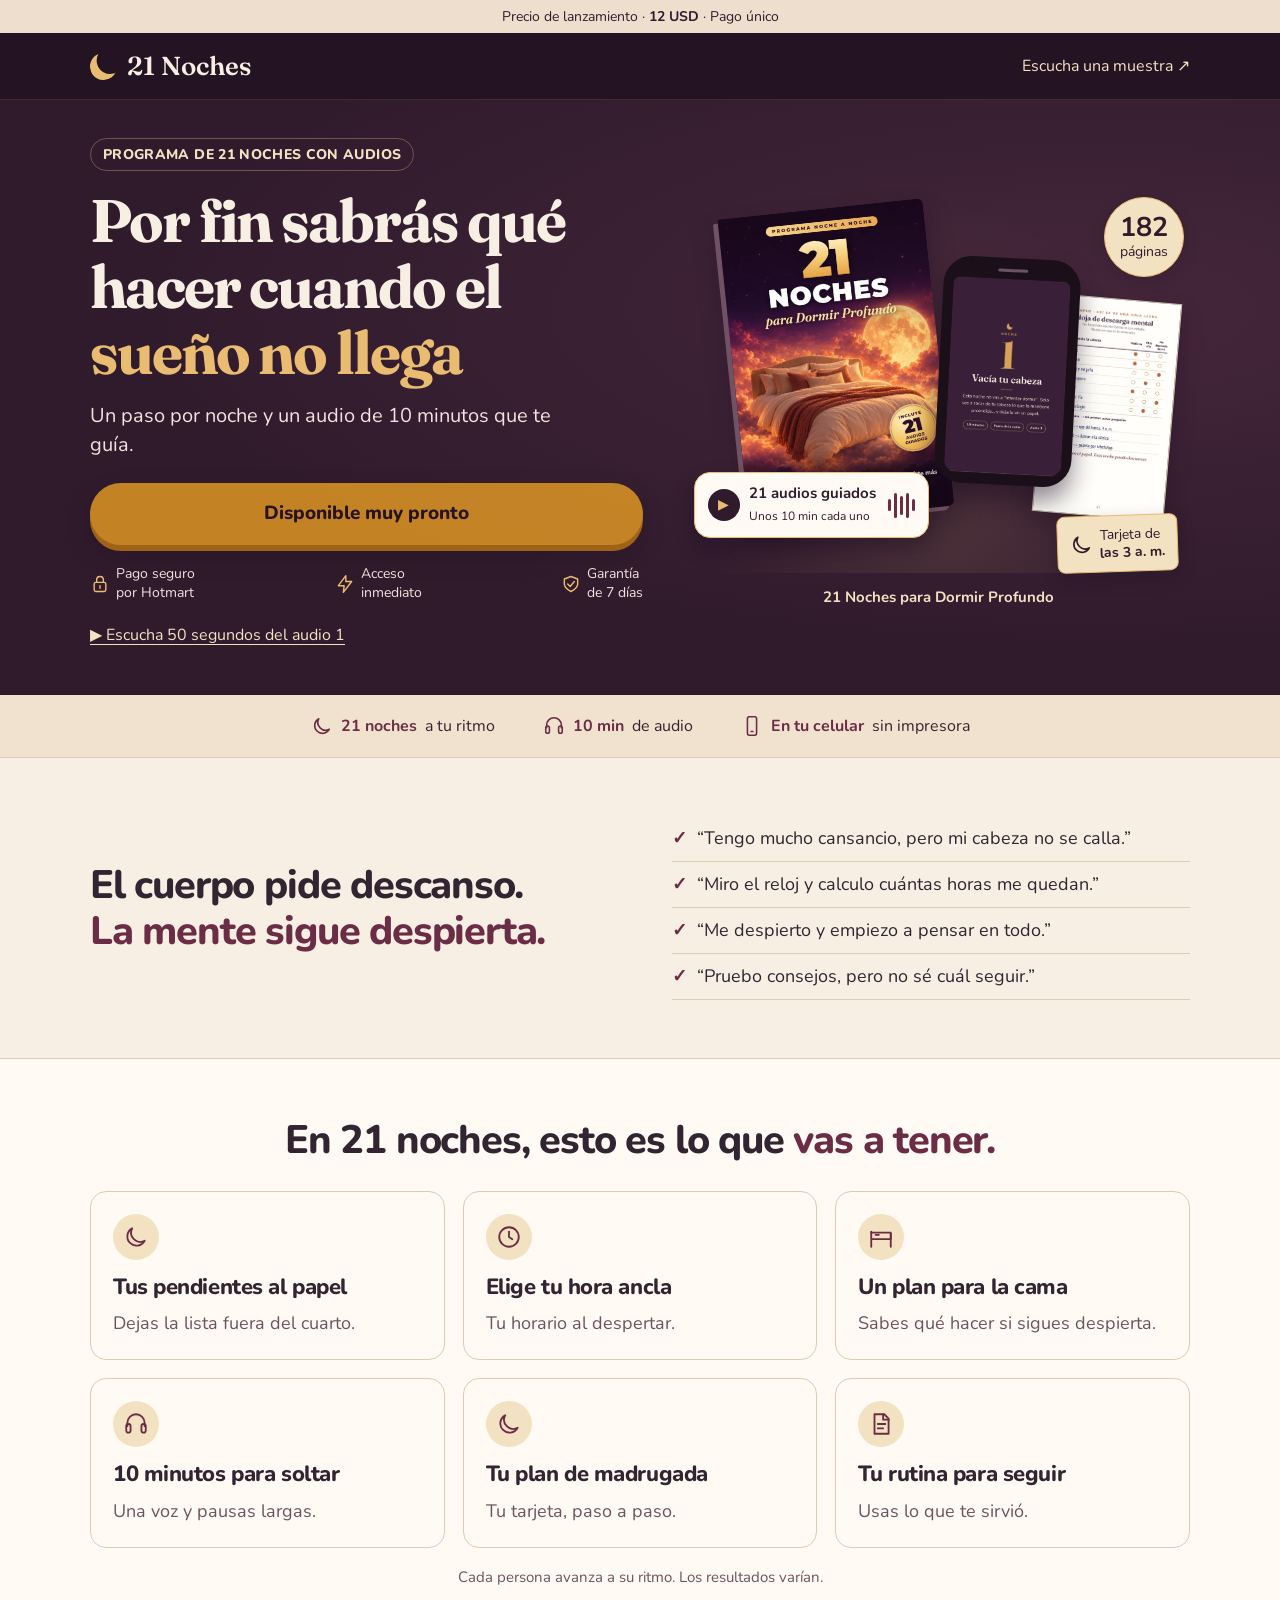
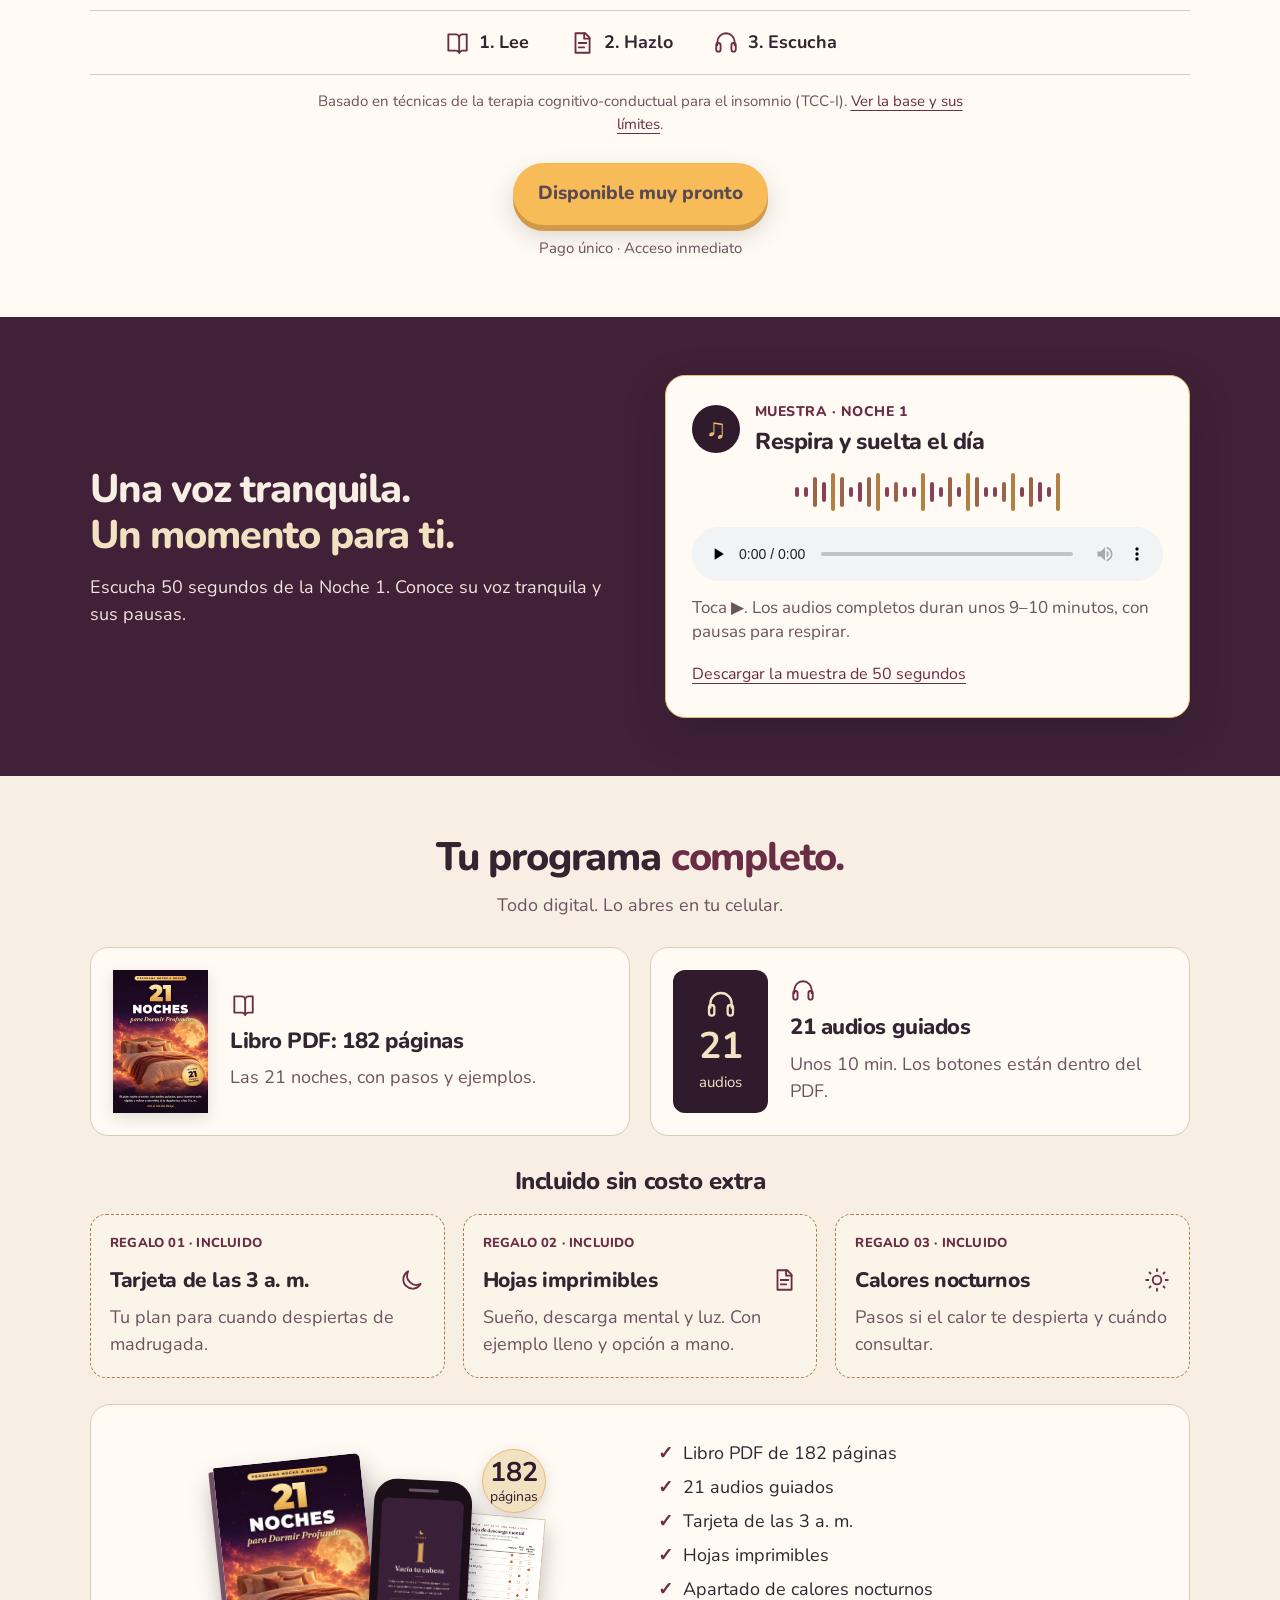
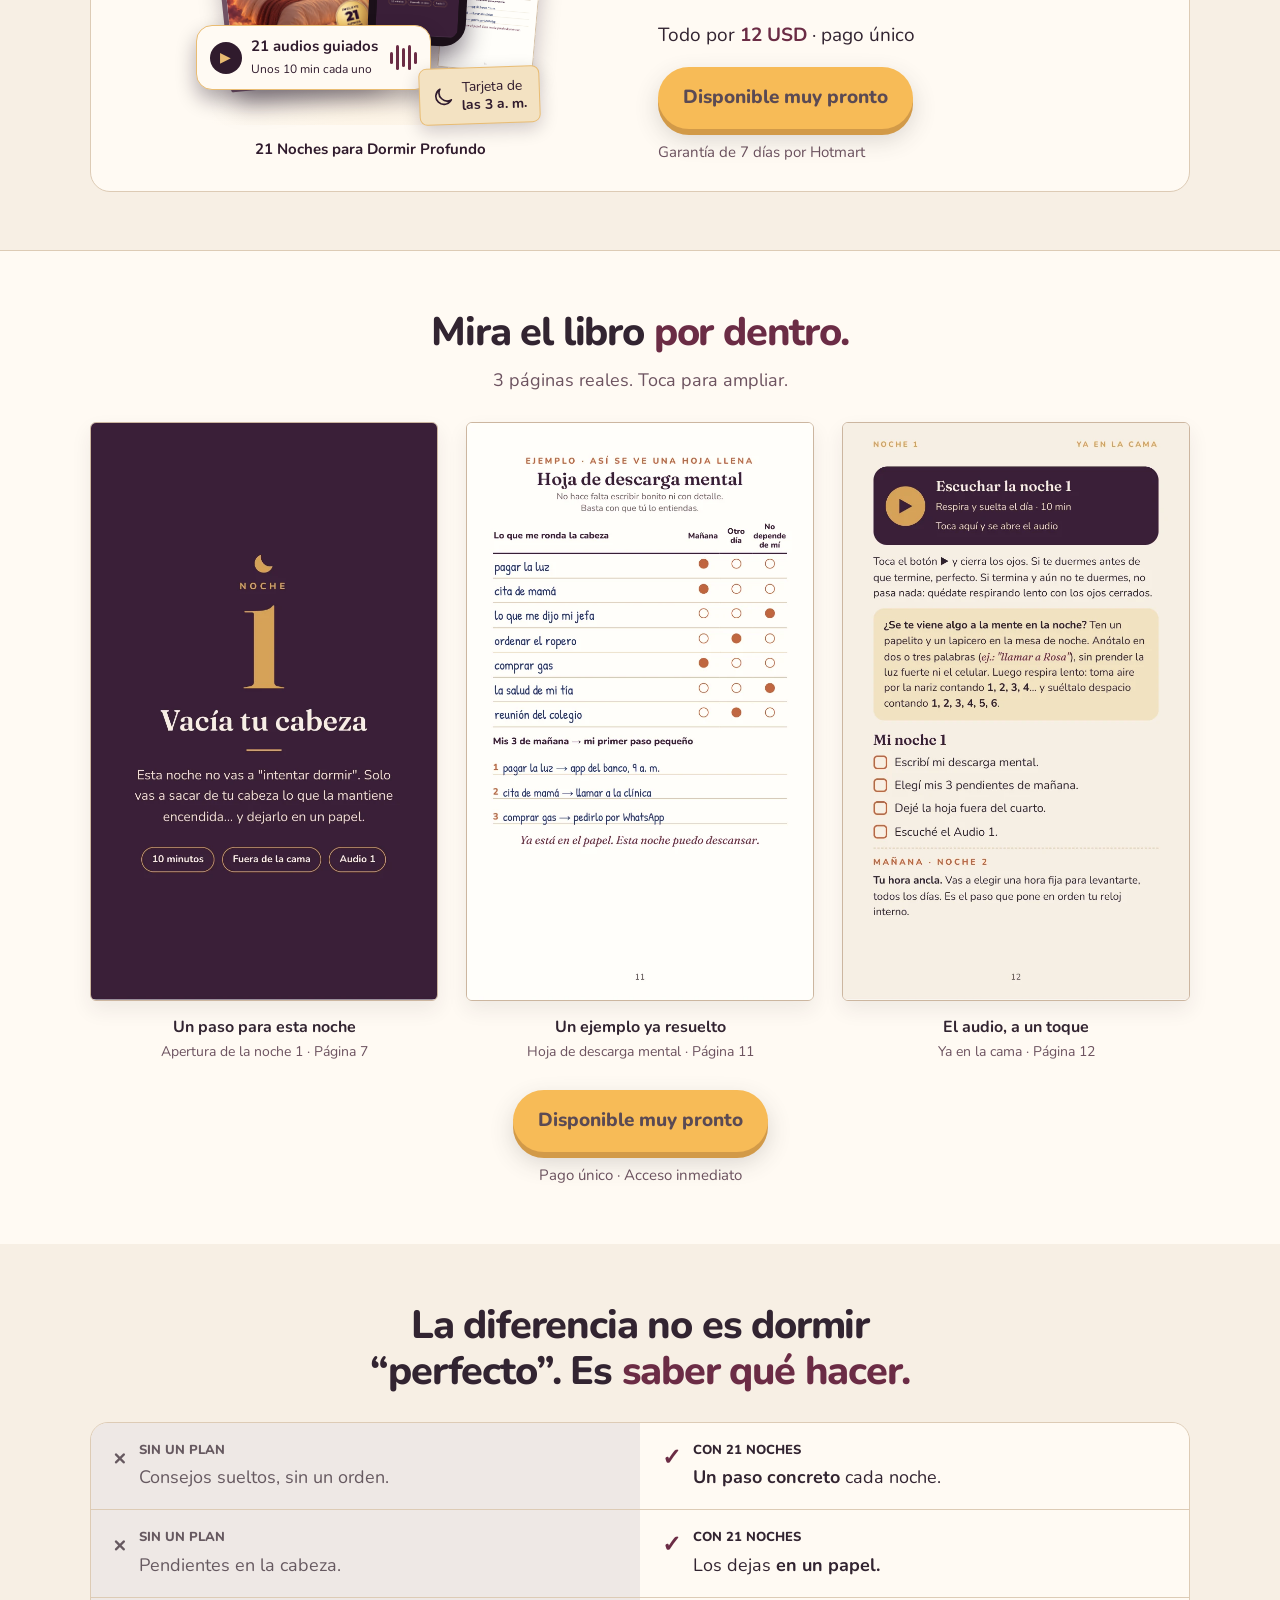
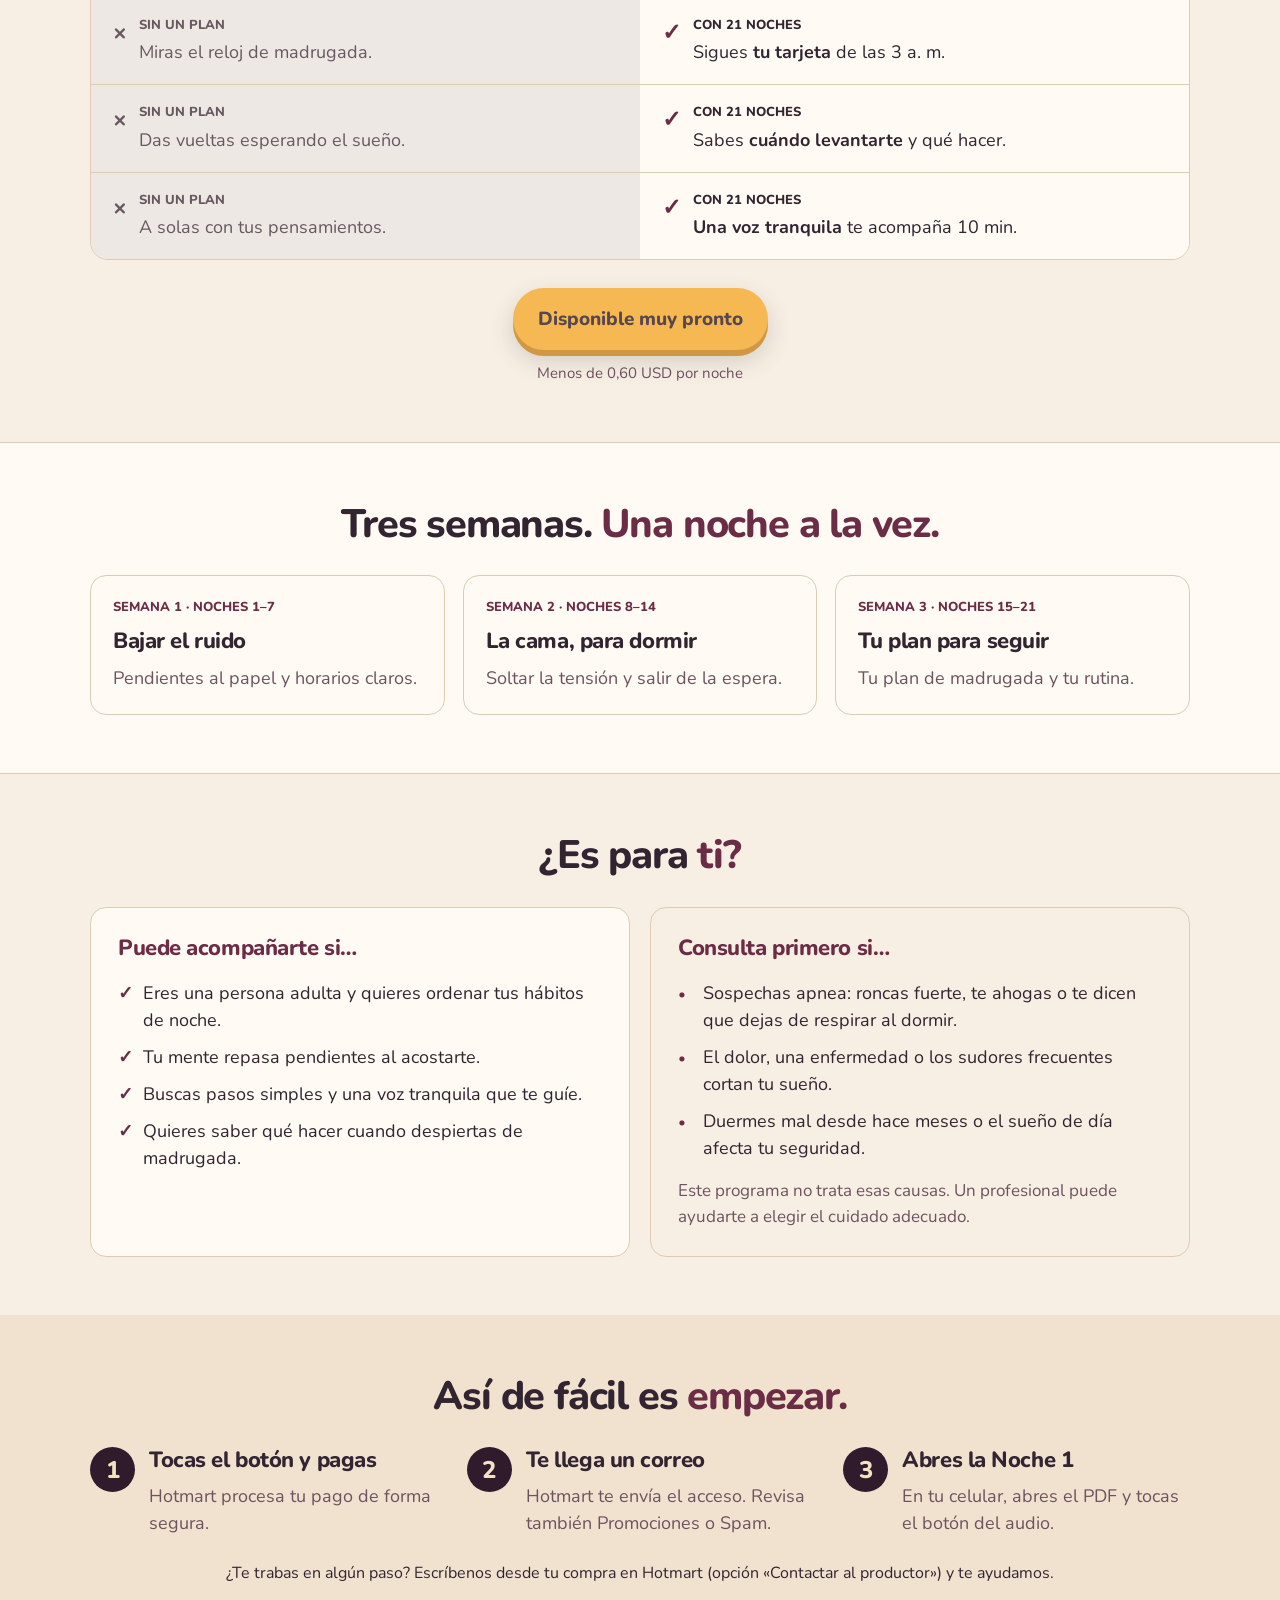
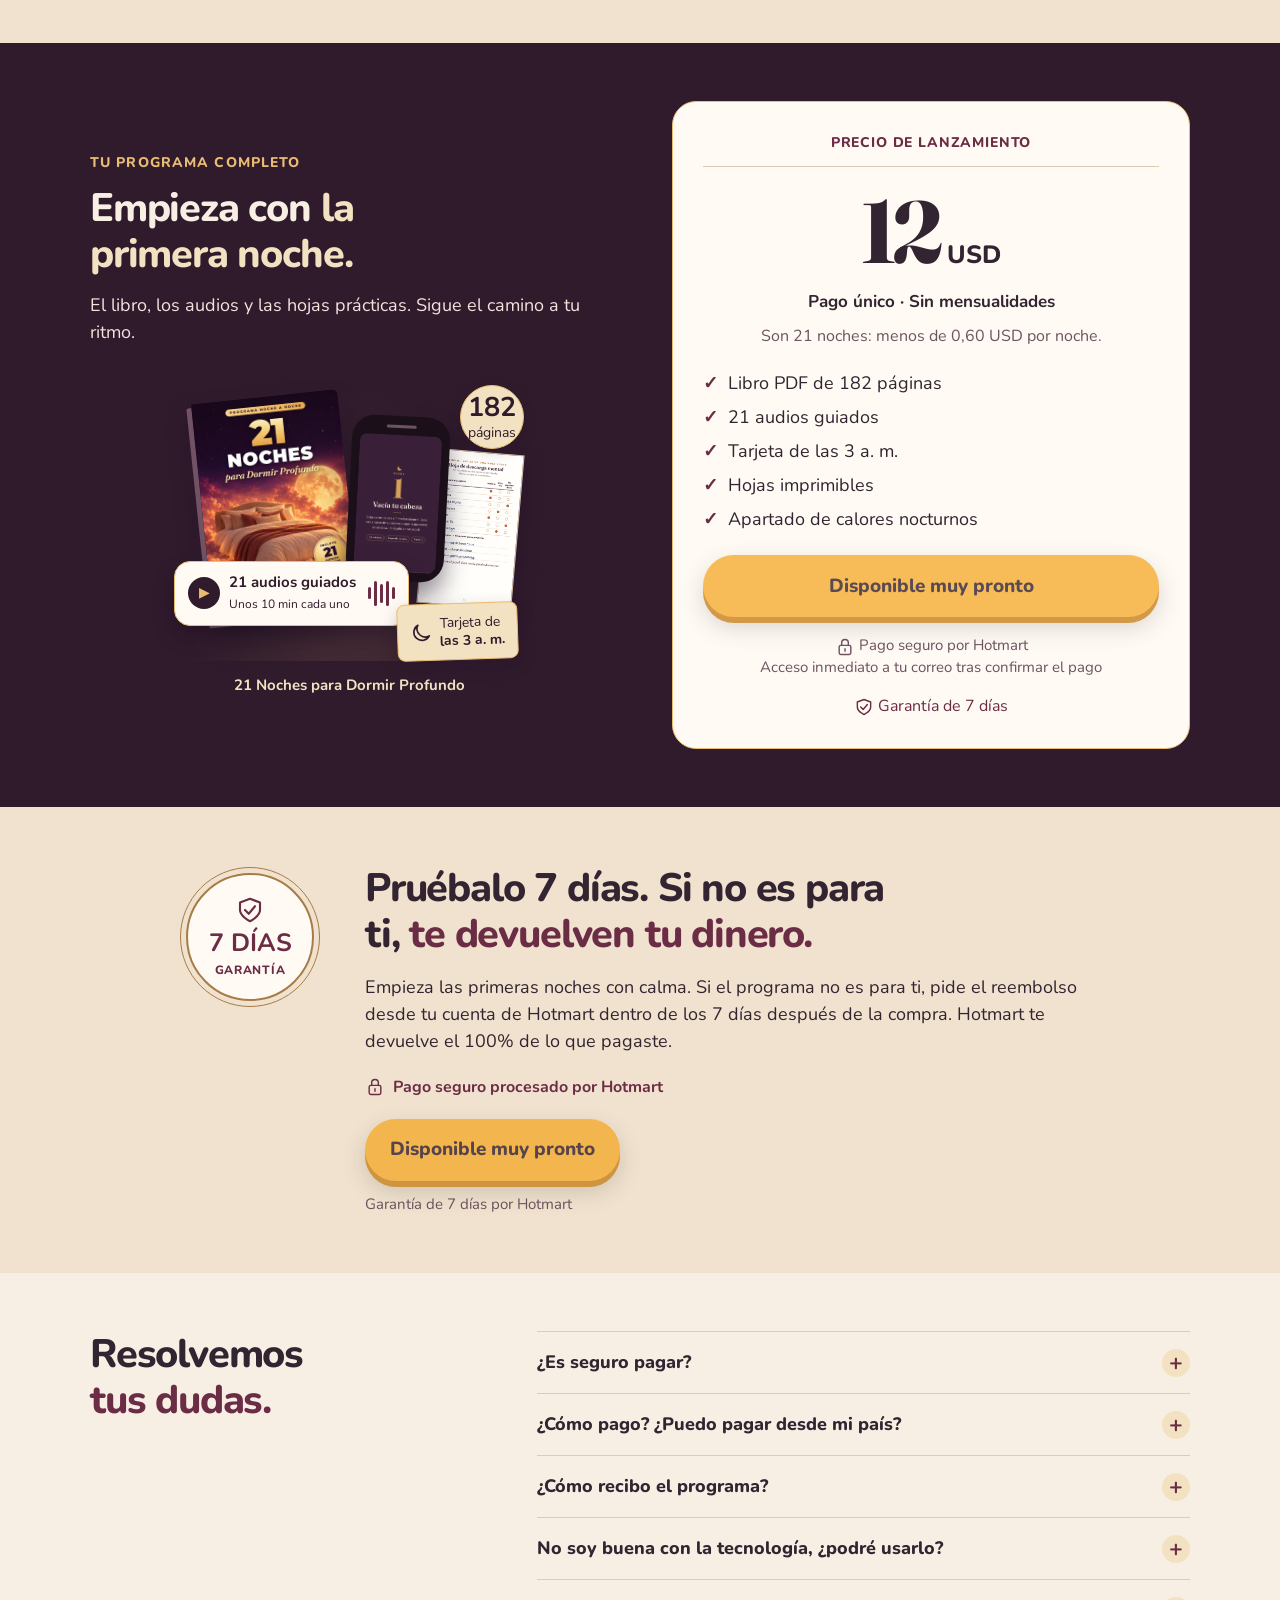
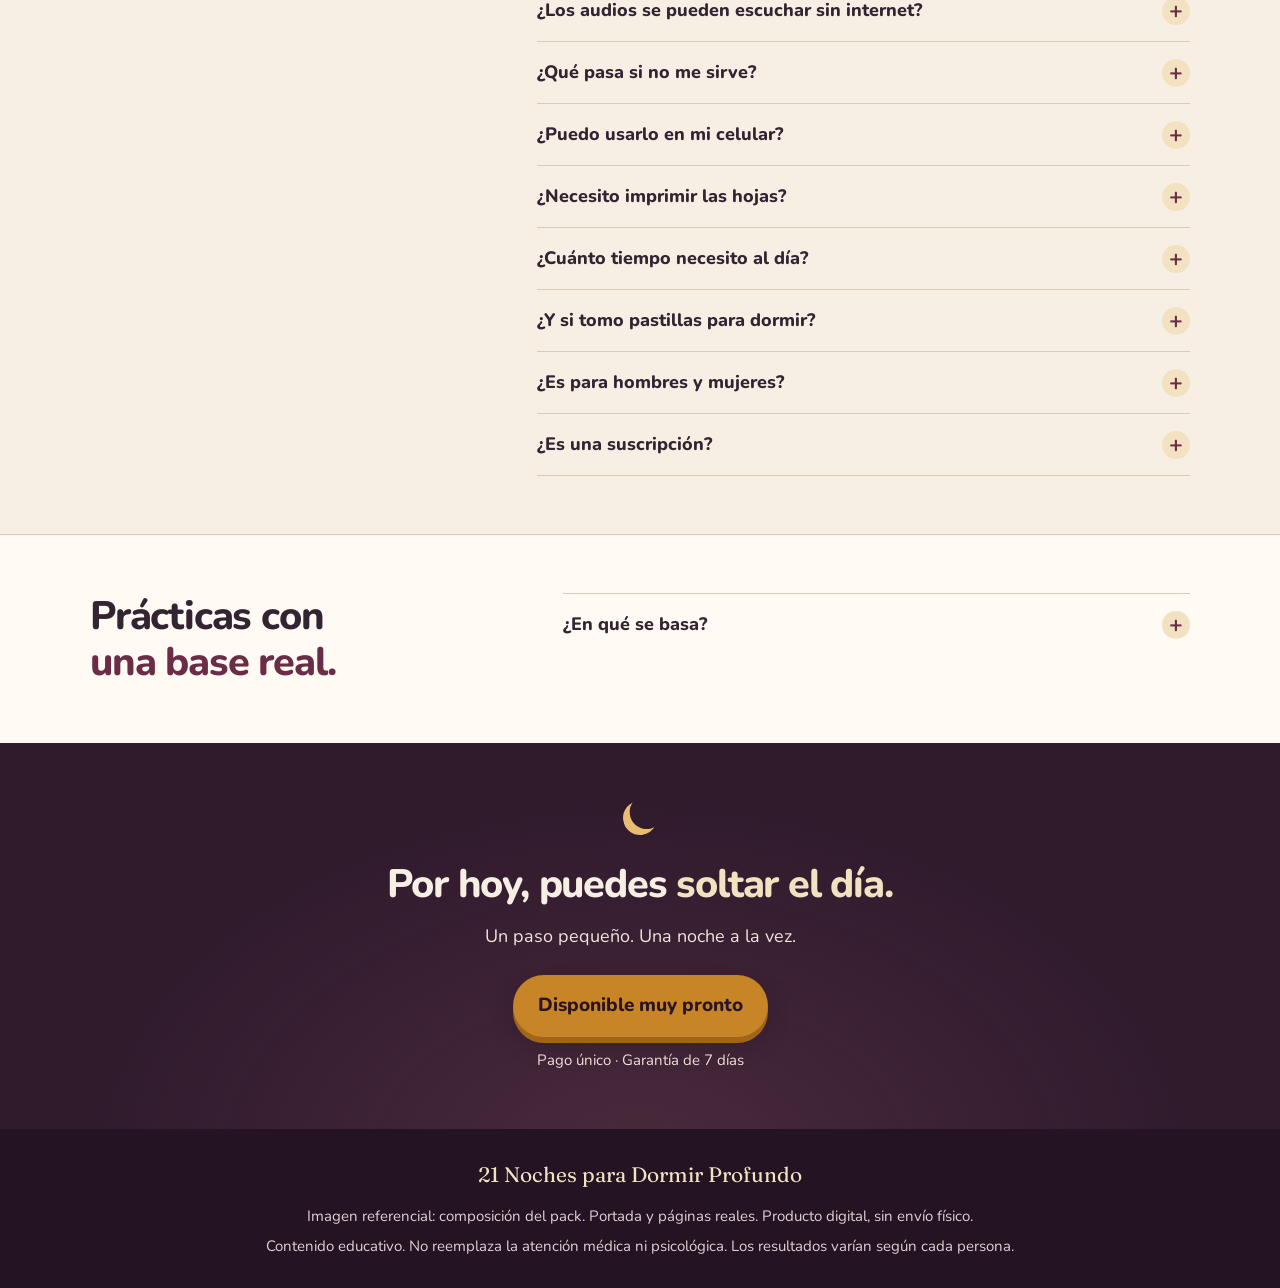
==== commit c5d6af7d: "Pagina v2: nuevo diseño; venta en pausa (Disponible muy pronto)" ====
--- a/21-noches/index.html
+++ b/21-noches/index.html
@@ -30,86 +30,101 @@
   <link rel="icon" href="assets/luna.svg" type="image/svg+xml">
   <link rel="preconnect" href="https://fonts.googleapis.com">
   <link rel="preconnect" href="https://fonts.gstatic.com" crossorigin>
-  <link href="https://fonts.googleapis.com/css2?family=Fraunces:ital,wght@0,500;0,600;1,500&family=Nunito:wght@400;600;700;800&display=swap" rel="stylesheet">
+  <link href="https://fonts.googleapis.com/css2?family=Fraunces:wght@600;700&family=Nunito:wght@400;600;700;800&display=swap" rel="stylesheet">
   <link rel="stylesheet" href="estilos.css">
   <!-- META PIXEL: pegar aquí el código del píxel de Meta -->
 </head>
 <body>
-  <script>
-    const LINK_COMPRA = "PEGAR_AQUI_LINK_DE_HOTMART";
+<script>
+    const LINK_COMPRA = "https://pay.hotmart.com/U108022318D";
+    // VENTA_PAUSADA = true: los botones dicen "Disponible muy pronto" y no llevan a ningún lado.
+    // Para reabrir la venta, poner false.
+    const VENTA_PAUSADA = true;
     document.addEventListener("DOMContentLoaded", () => {
-      if (LINK_COMPRA !== "PEGAR_AQUI_LINK_DE_HOTMART" && LINK_COMPRA.trim()) {
+      if (VENTA_PAUSADA) {
+        document.querySelectorAll(".btn-comprar").forEach(boton => {
+          boton.textContent = "Disponible muy pronto";
+          boton.removeAttribute("href");
+          boton.setAttribute("aria-disabled", "true");
+          boton.style.cursor = "default";
+          boton.style.opacity = "0.75";
+        });
+      } else if (LINK_COMPRA !== "PEGAR_AQUI_LINK_DE_HOTMART" && LINK_COMPRA.trim()) {
         document.querySelectorAll(".btn-comprar").forEach(boton => {
           boton.href = LINK_COMPRA;
         });
       }
+      if (!("IntersectionObserver" in window)) return;
+      const barra = document.querySelector(".sticky-cta");
+      const botonHero = document.querySelector(".hero .btn-comprar");
+      const compra = document.querySelector("#comprar");
+      const movil = window.matchMedia("(max-width: 740px)");
+      let heroVisible = true, compraVisible = false;
+      const actualizar = () => {
+        // La barra empieza solo al pasar el botón; nunca antes de llegar a él.
+        const heroPasado = botonHero.getBoundingClientRect().bottom <= 0;
+        const mostrar = movil.matches && heroPasado && !heroVisible && !compraVisible;
+        barra.hidden = !mostrar;
+        barra.setAttribute("aria-hidden", String(!mostrar));
+      };
+      new IntersectionObserver(([entrada]) => {
+        heroVisible = entrada.isIntersecting;
+        actualizar();
+      }).observe(botonHero);
+      new IntersectionObserver(([entrada]) => {
+        compraVisible = entrada.isIntersecting;
+        actualizar();
+      }).observe(compra);
+      movil.addEventListener("change", actualizar);
+      // También oculta la barra al leer el pie y al volver arriba con el teclado.
+      new IntersectionObserver(([entrada]) => {
+        barra.classList.toggle("footer-visible", entrada.isIntersecting);
+      }).observe(document.querySelector(".site-footer"));
     });
   </script>
-  <a class="skip-link" href="#contenido">Ir al contenido</a>
-  <header class="site-header">
-    <div class="container header-inner">
-      <a class="brand" href="#inicio" aria-label="21 Noches, inicio"><span class="moon" aria-hidden="true"></span><span>21 <span class="brand-light">Noches</span></span></a>
-      <a class="header-link" href="#muestra">Escucha una muestra <span aria-hidden="true">↗</span></a>
-    </div>
-  </header>
-  <main id="contenido">
-    <section class="hero" id="inicio" aria-labelledby="titulo">
-      <div class="container hero-grid">
-        <div class="hero-copy">
-          <p class="eyebrow">UN PASO CADA NOCHE</p>
-          <p class="hero-question">¿Te despiertas a las 3 a. m.?</p>
-          <h1 id="titulo">21 Noches <em>para Dormir Profundo</em></h1>
-          <p class="hero-lead">Un plan con audios para dormirte con menos vueltas y saber qué hacer si despiertas de madrugada.</p>
-        </div>
-        <figure class="hero-product">
-          <div class="product-scene">
-            <img class="sleep-photo" src="assets/descanso.webp" width="1000" height="1000" alt="Escena referencial de una mujer descansando en una habitación con luz cálida." fetchpriority="high">
-            <div class="scene-shade" aria-hidden="true"></div>
-            <img class="book-cover" src="assets/portada.webp" width="640" height="960" alt="Portada de 21 Noches para Dormir Profundo.">
-            <span class="scene-label">PDF + 21 audios guiados</span>
-          </div>
-          <figcaption class="visually-hidden">Imagen referencial. Incluye el libro digital, los audios y las hojas prácticas.</figcaption>
-        </figure>
-        <div class="hero-actions">
-          <a class="button btn-comprar" href="#comprar">Quiero empezar · 12 USD <span aria-hidden="true">→</span></a>
-          <p class="purchase-note">Pago único · Acceso inmediato · Garantía de 7 días</p>
-          <a class="text-link sample-link" href="#muestra"><span aria-hidden="true">▶</span> Primero, escucha la voz del Monje</a>
-        </div>
-      </div>
-    </section>
-
-    <div class="facts-strip">
-      <div class="container facts-inner"><span><b>21 noches</b> a tu ritmo</span><span><b>10 min</b> de audio por noche</span><span><b>En tu celular</b> y sin impresora</span></div>
-    </div>
-
-    <section class="section recognition" aria-labelledby="identificacion">
-      <div class="container recognition-grid">
-        <div class="section-intro"><p class="eyebrow">CUANDO APAGAS LA LUZ…</p><h2 id="identificacion">El cuerpo pide descanso.<br><em>La mente sigue despierta.</em></h2><p>Quizá te suena alguna de estas frases.</p></div>
-        <ul class="thoughts">
-          <li>“Tengo mucho cansancio, pero mi cabeza no se calla.”</li>
-          <li>“Miro el reloj y calculo cuántas horas me quedan.”</li>
-          <li>“Me despierto y empiezo a pensar en todo.”</li>
-          <li>“Repaso los pendientes justo cuando quiero descansar.”</li>
-          <li>“Pruebo un consejo, luego otro, y no sé por dónde seguir.”</li>
-        </ul>
-      </div>
-    </section>
-
-    <section class="section method" aria-labelledby="metodo">
-      <div class="container">
-        <div class="section-heading"><p class="eyebrow">UN CAMINO PARA SEGUIR</p><h2 id="metodo">Esta noche, sabes <em>qué hacer.</em></h2><p>Los consejos sueltos pueden ayudar. Lo difícil es elegir uno y repetirlo. Aquí tienes un orden, un paso concreto y un audio que te acompaña.</p></div>
-        <ol class="steps">
-          <li><span class="step-number">01</span><h3>Lee el paso de hoy</h3><p>Una noche a la vez. Vas directo a la acción, sin leer todo el libro de golpe.</p></li>
-          <li><span class="step-number">02</span><h3>Hazlo a tu manera</h3><p>Tienes ejemplos y hojas simples. Si no puedes imprimir, usa cualquier papel.</p></li>
-          <li><span class="step-number">03</span><h3>Escucha y baja el ritmo</h3><p>Toca el botón del audio en el PDF. La voz serena del Monje te guía, con pausas largas.</p></li>
-        </ol>
-        <p class="method-note">No necesitas una noche perfecta. Si una noche no puedes, retomas la siguiente.</p>
-      </div>
-    </section>
-
-    <section class="section audio-section" id="muestra" aria-labelledby="audio-titulo">
+<a class="skip-link" href="#contenido">Ir al contenido</a>
+<div class="launch-strip">Precio de lanzamiento · <b>12 USD</b> · Pago único</div>
+<header class="site-header"><div class="container header-inner"><a class="brand" href="#inicio" aria-label="21 Noches, inicio"><span class="moon" aria-hidden="true"></span><span>21 <span class="brand-light">Noches</span></span></a><a class="header-link" href="#muestra">Escucha una muestra <span aria-hidden="true">↗</span></a></div></header>
+<main id="contenido">
+<section class="hero" id="inicio" aria-labelledby="titulo"><div class="container hero-grid"><div class="hero-copy">
+  <p class="hero-tag">PROGRAMA DE 21 NOCHES CON AUDIOS</p>
+  <h1 id="titulo">Por fin sabrás qué hacer cuando el <em>sueño no llega</em></h1>
+  <p class="hero-lead">Un paso por noche y un audio de 10 minutos que te guía.</p>
+</div><div class="hero-product"><figure class="product-pack" aria-label="21 Noches para Dormir Profundo: libro digital, audios y hojas">
+      <div class="pack-scene">
+        <img class="pack-book" src="assets/portada.webp" width="640" height="960" fetchpriority="high" alt="Portada real de 21 Noches para Dormir Profundo.">
+        <img class="pack-sheet" src="assets/hoja-ejemplo.webp" width="681" height="1135" loading="lazy" decoding="async" alt="Hoja real de descarga mental, con un ejemplo lleno.">
+        <div class="pack-phone"><span class="phone-speaker" aria-hidden="true"></span><img src="assets/noche-01.webp" width="681" height="1135" loading="eager" decoding="async" alt="Página real de la Noche 1 vista en un marco de celular referencial."></div>
+        <span class="page-seal"><b>182</b><span>páginas</span></span>
+        <div class="pack-audio"><span class="play-circle" aria-hidden="true">▶</span><span><b>21 audios guiados</b><small>Unos 10 min cada uno</small></span><div class="mini-wave" aria-hidden="true"><i></i><i></i><i></i><i></i><i></i></div></div>
+        <div class="pack-card"><svg class="icon" viewBox="0 0 24 24" fill="none" stroke="currentColor" stroke-width="1.7" stroke-linecap="round" stroke-linejoin="round" aria-hidden="true"><path d="M20 15.5A8.5 8.5 0 0 1 8.5 4 8.5 8.5 0 1 0 20 15.5Z"/></svg><span>Tarjeta de<br><b>las 3 a. m.</b></span></div>
+      </div>
+      <figcaption>21 Noches para Dormir Profundo<span class="visually-hidden">. Composición referencial con portada y páginas reales. Producto digital, sin envío físico.</span></figcaption>
+    </figure></div><div class="hero-actions">
+  <div class="hero-cta"><a class="button btn-comprar" href="#comprar">Empezar hoy · 12 USD <span aria-hidden="true">→</span></a></div>
+  <ul class="trust-row" aria-label="Información de compra">
+    <li><svg class="icon" viewBox="0 0 24 24" fill="none" stroke="currentColor" stroke-width="1.7" stroke-linecap="round" stroke-linejoin="round" aria-hidden="true"><rect x="5" y="10" width="14" height="11" rx="2"/><path d="M8 10V7a4 4 0 0 1 8 0v3M12 14v3"/></svg><span>Pago seguro<br>por Hotmart</span></li>
+    <li><svg class="icon" viewBox="0 0 24 24" fill="none" stroke="currentColor" stroke-width="1.7" stroke-linecap="round" stroke-linejoin="round" aria-hidden="true"><path d="m13 2-9 12h7l-1 8 10-13h-7Z"/></svg><span>Acceso<br>inmediato</span></li>
+    <li><svg class="icon" viewBox="0 0 24 24" fill="none" stroke="currentColor" stroke-width="1.7" stroke-linecap="round" stroke-linejoin="round" aria-hidden="true"><path d="m12 3 8 3v6c0 5-8 9-8 9S4 17 4 12V6Z"/><path d="m8 12 3 3 5-6"/></svg><span>Garantía<br>de 7 días</span></li>
+  </ul>
+  <a class="sample-link" href="#muestra"><span aria-hidden="true">▶</span> Escucha 50 segundos del audio 1</a>
+</div></div></section>
+<div class="facts-strip"><div class="container facts-inner"><span><svg class="icon" viewBox="0 0 24 24" fill="none" stroke="currentColor" stroke-width="1.7" stroke-linecap="round" stroke-linejoin="round" aria-hidden="true"><path d="M20 15.5A8.5 8.5 0 0 1 8.5 4 8.5 8.5 0 1 0 20 15.5Z"/></svg><b>21 noches</b> a tu ritmo</span><span><svg class="icon" viewBox="0 0 24 24" fill="none" stroke="currentColor" stroke-width="1.7" stroke-linecap="round" stroke-linejoin="round" aria-hidden="true"><path d="M4 14v-3a8 8 0 0 1 16 0v3"/><rect x="3" y="12" width="4" height="8" rx="2"/><rect x="17" y="12" width="4" height="8" rx="2"/></svg><b>10 min</b> de audio</span><span><svg class="icon" viewBox="0 0 24 24" fill="none" stroke="currentColor" stroke-width="1.7" stroke-linecap="round" stroke-linejoin="round" aria-hidden="true"><rect x="7" y="2" width="10" height="20" rx="2"/><path d="M11 18h2"/></svg><b>En tu celular</b> sin impresora</span></div></div>
+<section class="section recognition" aria-labelledby="identificacion"><div class="container recognition-grid">
+  <div><h2 id="identificacion">El cuerpo pide descanso. <em>La mente sigue despierta.</em></h2></div>
+  <ul class="thoughts"><li>“Tengo mucho cansancio, pero mi cabeza no se calla.”</li><li>“Miro el reloj y calculo cuántas horas me quedan.”</li><li>“Me despierto y empiezo a pensar en todo.”</li><li>“Pruebo consejos, pero no sé cuál seguir.”</li></ul>
+</div></section>
+<section class="section benefits" aria-labelledby="beneficios-titulo"><div class="container">
+  <div class="section-heading"><h2 id="beneficios-titulo">En 21 noches, esto es lo que <em>vas a tener.</em></h2></div>
+  <div class="benefits-grid"><article class="benefit-card"><span class="icon-circle"><svg class="icon" viewBox="0 0 24 24" fill="none" stroke="currentColor" stroke-width="1.7" stroke-linecap="round" stroke-linejoin="round" aria-hidden="true"><path d="M20 15.5A8.5 8.5 0 0 1 8.5 4 8.5 8.5 0 1 0 20 15.5Z"/></svg></span><h3>Tus pendientes al papel</h3><p>Dejas la lista fuera del cuarto.</p></article><article class="benefit-card"><span class="icon-circle"><svg class="icon" viewBox="0 0 24 24" fill="none" stroke="currentColor" stroke-width="1.7" stroke-linecap="round" stroke-linejoin="round" aria-hidden="true"><circle cx="12" cy="12" r="9"/><path d="M12 7v5l3 2"/></svg></span><h3>Elige tu hora ancla</h3><p>Tu horario al despertar.</p></article><article class="benefit-card"><span class="icon-circle"><svg class="icon" viewBox="0 0 24 24" fill="none" stroke="currentColor" stroke-width="1.7" stroke-linecap="round" stroke-linejoin="round" aria-hidden="true"><path d="M3 18V7m18 11V9M3 14h18M7 10h3M3 18v3m18-3v3"/><path d="M3 8h18v6"/></svg></span><h3>Un plan para la cama</h3><p>Sabes qué hacer si sigues despierta.</p></article><article class="benefit-card"><span class="icon-circle"><svg class="icon" viewBox="0 0 24 24" fill="none" stroke="currentColor" stroke-width="1.7" stroke-linecap="round" stroke-linejoin="round" aria-hidden="true"><path d="M4 14v-3a8 8 0 0 1 16 0v3"/><rect x="3" y="12" width="4" height="8" rx="2"/><rect x="17" y="12" width="4" height="8" rx="2"/></svg></span><h3>10 minutos para soltar</h3><p>Una voz y pausas largas.</p></article><article class="benefit-card"><span class="icon-circle"><svg class="icon" viewBox="0 0 24 24" fill="none" stroke="currentColor" stroke-width="1.7" stroke-linecap="round" stroke-linejoin="round" aria-hidden="true"><path d="M20 15.5A8.5 8.5 0 0 1 8.5 4 8.5 8.5 0 1 0 20 15.5Z"/></svg></span><h3>Tu plan de madrugada</h3><p>Tu tarjeta, paso a paso.</p></article><article class="benefit-card"><span class="icon-circle"><svg class="icon" viewBox="0 0 24 24" fill="none" stroke="currentColor" stroke-width="1.7" stroke-linecap="round" stroke-linejoin="round" aria-hidden="true"><path d="M6 3h9l4 4v14H6Z"/><path d="M14 3v5h5M9 12h7M9 16h5"/></svg></span><h3>Tu rutina para seguir</h3><p>Usas lo que te sirvió.</p></article></div>
+  <p class="results-note">Cada persona avanza a su ritmo. Los resultados varían.</p>
+  <ol class="method-strip" aria-label="El método de cada noche"><li><svg class="icon" viewBox="0 0 24 24" fill="none" stroke="currentColor" stroke-width="1.7" stroke-linecap="round" stroke-linejoin="round" aria-hidden="true"><path d="M4 4h7a3 3 0 0 1 3 3v14a4 4 0 0 0-3-2H4Z"/><path d="M14 7a3 3 0 0 1 3-3h4v15h-4a4 4 0 0 0-3 2"/></svg><b>1. Lee</b></li><li><svg class="icon" viewBox="0 0 24 24" fill="none" stroke="currentColor" stroke-width="1.7" stroke-linecap="round" stroke-linejoin="round" aria-hidden="true"><path d="M6 3h9l4 4v14H6Z"/><path d="M14 3v5h5M9 12h7M9 16h5"/></svg><b>2. Hazlo</b></li><li><svg class="icon" viewBox="0 0 24 24" fill="none" stroke="currentColor" stroke-width="1.7" stroke-linecap="round" stroke-linejoin="round" aria-hidden="true"><path d="M4 14v-3a8 8 0 0 1 16 0v3"/><rect x="3" y="12" width="4" height="8" rx="2"/><rect x="17" y="12" width="4" height="8" rx="2"/></svg><b>3. Escucha</b></li></ol>
+  <p class="basis-note">Basado en técnicas de la terapia cognitivo-conductual para el insomnio (TCC-I). <a href="#base-cientifica">Ver la base y sus límites</a>.</p>
+  <div class="section-cta"><a class="button btn-comprar" href="#comprar">Quiero mis 21 noches <span aria-hidden="true">→</span></a><p class="purchase-note">Pago único · Acceso inmediato</p></div>
+</div></section>
+<section class="section audio-section" id="muestra" aria-labelledby="audio-titulo">
       <div class="container audio-grid">
-        <div><p class="eyebrow">ESCUCHA ANTES DE ELEGIR</p><h2 id="audio-titulo">Una voz tranquila.<br><em>Un momento para ti.</em></h2><p>Escucha los primeros 50 segundos de la noche 1. Así conocerás el tono sereno y las pausas que acompañan cada audio.</p></div>
+        <div><h2 id="audio-titulo">Una voz tranquila. <em>Un momento para ti.</em></h2><p>Escucha 50 segundos de la Noche 1. Conoce su voz tranquila y sus pausas.</p></div>
         <div class="audio-card">
           <div class="audio-card-heading"><span class="audio-icon" aria-hidden="true">♫</span><div><p class="eyebrow">MUESTRA · NOCHE 1</p><h3>Respira y suelta el día</h3></div></div>
           <div class="waveform" aria-hidden="true"><i></i><i></i><i></i><i></i><i></i><i></i><i></i><i></i><i></i><i></i><i></i><i></i><i></i><i></i><i></i><i></i><i></i><i></i><i></i><i></i><i></i><i></i><i></i><i></i><i></i><i></i><i></i><i></i><i></i><i></i></div>
@@ -117,95 +132,115 @@
             <source src="assets/muestra-noche-01.mp3" type="audio/mpeg">
             Tu navegador no muestra el reproductor. <a href="assets/muestra-noche-01.mp3">Abre la muestra de audio.</a>
           </audio>
-          <p id="audio-ayuda">Toca ▶ para escuchar. Los audios completos duran unos 9–10 minutos. Sin apuro, con espacio para respirar.</p>
+          <p id="audio-ayuda">Toca ▶. Los audios completos duran unos 9–10 minutos, con pausas para respirar.</p>
           <a class="audio-download" href="assets/muestra-noche-01.mp3" download>Descargar la muestra de 50 segundos</a>
         </div>
       </div>
     </section>
-
-    <section class="section includes" id="incluye" aria-labelledby="incluye-titulo">
-      <div class="container">
-        <div class="section-heading"><p class="eyebrow">TODO EN UN MISMO PROGRAMA</p><h2 id="incluye-titulo">Tu pequeño kit <em>para la noche.</em></h2><p>Una guía para preparar el descanso, escuchar y tener un plan a mano cuando lo necesites.</p></div>
-        <div class="includes-grid">
-          <article><span class="item-label">EL CAMINO</span><h3>El libro de 182 páginas</h3><p>PDF con las 21 noches, pasos claros y ejemplos. Lo abres desde tu celular.</p></article>
-          <article><span class="item-label">LA COMPAÑÍA</span><h3>21 audios guiados</h3><p>La voz del Monje, con ritmo lento y pausas largas. Cada noche tiene su botón de audio dentro del PDF.</p></article>
-          <article><span class="item-label">LA PRÁCTICA</span><h3>Hojas para usar</h3><p>Registro de sueño, descarga mental, plan de luz y más. Con ejemplo lleno y versión para hacer a mano.</p></article>
-          <article><span class="item-label">LA MADRUGADA</span><h3>Tu tarjeta de las 3 a. m.</h3><p>Un plan para cuando despiertas de noche. También incluye un apartado para los calores nocturnos.</p></article>
-        </div>
-        <div class="preview-heading"><h3>Mira el libro por dentro</h3><p>Estas son páginas reales del PDF. Toca una imagen para verla en grande.</p></div>
-        <div class="previews">
+<section class="section includes" id="incluye" aria-labelledby="incluye-titulo"><div class="container">
+  <div class="section-heading"><h2 id="incluye-titulo">Tu programa <em>completo.</em></h2><p>Todo digital. Lo abres en tu celular.</p></div>
+  <div class="program-grid">
+    <article class="program-card"><img src="assets/portada.webp" width="640" height="960" loading="lazy" decoding="async" alt="Miniatura de la portada real del libro."><div><svg class="icon" viewBox="0 0 24 24" fill="none" stroke="currentColor" stroke-width="1.7" stroke-linecap="round" stroke-linejoin="round" aria-hidden="true"><path d="M4 4h7a3 3 0 0 1 3 3v14a4 4 0 0 0-3-2H4Z"/><path d="M14 7a3 3 0 0 1 3-3h4v15h-4a4 4 0 0 0-3 2"/></svg><h3>Libro PDF: 182 páginas</h3><p>Las 21 noches, con pasos y ejemplos.</p></div></article>
+    <article class="program-card"><div class="audio-thumbnail" aria-hidden="true"><svg class="icon" viewBox="0 0 24 24" fill="none" stroke="currentColor" stroke-width="1.7" stroke-linecap="round" stroke-linejoin="round" aria-hidden="true"><path d="M4 14v-3a8 8 0 0 1 16 0v3"/><rect x="3" y="12" width="4" height="8" rx="2"/><rect x="17" y="12" width="4" height="8" rx="2"/></svg><b>21</b><span>audios</span></div><div><svg class="icon" viewBox="0 0 24 24" fill="none" stroke="currentColor" stroke-width="1.7" stroke-linecap="round" stroke-linejoin="round" aria-hidden="true"><path d="M4 14v-3a8 8 0 0 1 16 0v3"/><rect x="3" y="12" width="4" height="8" rx="2"/><rect x="17" y="12" width="4" height="8" rx="2"/></svg><h3>21 audios guiados</h3><p>Unos 10 min. Los botones están dentro del PDF.</p></div></article>
+  </div>
+  <h3 class="extras-title">Incluido sin costo extra</h3>
+  <div class="extras-grid">
+    <article class="extra-card"><span class="extra-ribbon">REGALO 01 · INCLUIDO</span><svg class="icon" viewBox="0 0 24 24" fill="none" stroke="currentColor" stroke-width="1.7" stroke-linecap="round" stroke-linejoin="round" aria-hidden="true"><path d="M20 15.5A8.5 8.5 0 0 1 8.5 4 8.5 8.5 0 1 0 20 15.5Z"/></svg><h3>Tarjeta de las 3 a. m.</h3><p>Tu plan para cuando despiertas de madrugada.</p></article>
+    <article class="extra-card"><span class="extra-ribbon">REGALO 02 · INCLUIDO</span><svg class="icon" viewBox="0 0 24 24" fill="none" stroke="currentColor" stroke-width="1.7" stroke-linecap="round" stroke-linejoin="round" aria-hidden="true"><path d="M6 3h9l4 4v14H6Z"/><path d="M14 3v5h5M9 12h7M9 16h5"/></svg><h3>Hojas imprimibles</h3><p>Sueño, descarga mental y luz. Con ejemplo lleno y opción a mano.</p></article>
+    <article class="extra-card"><span class="extra-ribbon">REGALO 03 · INCLUIDO</span><svg class="icon" viewBox="0 0 24 24" fill="none" stroke="currentColor" stroke-width="1.7" stroke-linecap="round" stroke-linejoin="round" aria-hidden="true"><circle cx="12" cy="12" r="4"/><path d="M12 2v2m0 16v2M2 12h2m16 0h2M5 5l1 1m12 12 1 1M5 19l1-1M18 6l1-1"/></svg><h3>Calores nocturnos</h3><p>Pasos si el calor te despierta y cuándo consultar.</p></article>
+  </div>
+  <div class="pack-summary"><figure class="product-pack" aria-label="21 Noches para Dormir Profundo: libro digital, audios y hojas">
+      <div class="pack-scene">
+        <img class="pack-book" src="assets/portada.webp" width="640" height="960" loading="lazy" decoding="async" alt="Portada real de 21 Noches para Dormir Profundo.">
+        <img class="pack-sheet" src="assets/hoja-ejemplo.webp" width="681" height="1135" loading="lazy" decoding="async" alt="Hoja real de descarga mental, con un ejemplo lleno.">
+        <div class="pack-phone"><span class="phone-speaker" aria-hidden="true"></span><img src="assets/noche-01.webp" width="681" height="1135" loading="lazy" decoding="async" alt="Página real de la Noche 1 vista en un marco de celular referencial."></div>
+        <span class="page-seal"><b>182</b><span>páginas</span></span>
+        <div class="pack-audio"><span class="play-circle" aria-hidden="true">▶</span><span><b>21 audios guiados</b><small>Unos 10 min cada uno</small></span><div class="mini-wave" aria-hidden="true"><i></i><i></i><i></i><i></i><i></i></div></div>
+        <div class="pack-card"><svg class="icon" viewBox="0 0 24 24" fill="none" stroke="currentColor" stroke-width="1.7" stroke-linecap="round" stroke-linejoin="round" aria-hidden="true"><path d="M20 15.5A8.5 8.5 0 0 1 8.5 4 8.5 8.5 0 1 0 20 15.5Z"/></svg><span>Tarjeta de<br><b>las 3 a. m.</b></span></div>
+      </div>
+      <figcaption>21 Noches para Dormir Profundo<span class="visually-hidden">. Composición referencial con portada y páginas reales. Producto digital, sin envío físico.</span></figcaption>
+    </figure><div><ul class="check-list"><li>Libro PDF de 182 páginas</li><li>21 audios guiados</li><li>Tarjeta de las 3 a. m.</li><li>Hojas imprimibles</li><li>Apartado de calores nocturnos</li></ul><p class="pack-total">Todo por <b>12 USD</b> · pago único</p><div class="pack-cta"><a class="button btn-comprar" href="#comprar">Quiero el pack completo <span aria-hidden="true">→</span></a><p class="purchase-note">Garantía de 7 días por Hotmart</p></div></div></div>
+</div></section>
+<section class="section preview-section" id="por-dentro" aria-labelledby="interior-titulo"><div class="container">
+  <div class="section-heading"><h2 id="interior-titulo">Mira el libro <em>por dentro.</em></h2><p>3 páginas reales. Toca para ampliar.</p></div>
+  <div class="previews">
           <figure><a href="assets/noche-01.webp" target="_blank" rel="noopener" aria-label="Ver en grande la página 7: apertura de la noche 1"><img src="assets/noche-01.webp" width="681" height="1135" loading="lazy" decoding="async" alt="Página 7 del libro: Noche 1, Vacía tu cabeza. Diez minutos, fuera de la cama, audio 1."></a><figcaption><b>Un paso para esta noche</b><span>Apertura de la noche 1 · Página 7</span></figcaption></figure>
           <figure><a href="assets/hoja-ejemplo.webp" target="_blank" rel="noopener" aria-label="Ver en grande la página 11: hoja de descarga mental llena"><img src="assets/hoja-ejemplo.webp" width="681" height="1135" loading="lazy" decoding="async" alt="Página 11 del libro: hoja de descarga mental llena, con pendientes y tres pasos pequeños para mañana."></a><figcaption><b>Un ejemplo ya resuelto</b><span>Hoja de descarga mental · Página 11</span></figcaption></figure>
           <figure><a href="assets/ya-en-la-cama.webp" target="_blank" rel="noopener" aria-label="Ver en grande la página 12: Ya en la cama y botón del audio"><img src="assets/ya-en-la-cama.webp" width="681" height="1135" loading="lazy" decoding="async" alt="Página 12 del libro: Ya en la cama, con el botón Escuchar la noche 1 y un repaso de los pasos."></a><figcaption><b>El audio, a un toque</b><span>Ya en la cama · Página 12</span></figcaption></figure>
         </div>
-      </div>
-    </section>
-
-    <section class="section journey" aria-labelledby="recorrido">
+  <div class="section-cta"><a class="button btn-comprar" href="#comprar">Quiero mis 21 noches <span aria-hidden="true">→</span></a><p class="purchase-note">Pago único · Acceso inmediato</p></div>
+</div></section>
+<section class="section comparison" aria-labelledby="comparacion-titulo"><div class="container">
+  <div class="section-heading"><h2 id="comparacion-titulo">La diferencia no es dormir “perfecto”. Es <em>saber qué hacer.</em></h2></div>
+  <div class="comparison-table"><div class="comparison-row"><p class="without"><span aria-hidden="true">×</span><span><small>Sin un plan</small>Consejos sueltos, sin un orden.</span></p><p class="with"><span aria-hidden="true">✓</span><span><small>Con 21 Noches</small><b>Un paso concreto</b> cada noche.</span></p></div><div class="comparison-row"><p class="without"><span aria-hidden="true">×</span><span><small>Sin un plan</small>Pendientes en la cabeza.</span></p><p class="with"><span aria-hidden="true">✓</span><span><small>Con 21 Noches</small>Los dejas <b>en un papel.</b></span></p></div><div class="comparison-row"><p class="without"><span aria-hidden="true">×</span><span><small>Sin un plan</small>Miras el reloj de madrugada.</span></p><p class="with"><span aria-hidden="true">✓</span><span><small>Con 21 Noches</small>Sigues <b>tu tarjeta</b> de las 3 a. m.</span></p></div><div class="comparison-row"><p class="without"><span aria-hidden="true">×</span><span><small>Sin un plan</small>Das vueltas esperando el sueño.</span></p><p class="with"><span aria-hidden="true">✓</span><span><small>Con 21 Noches</small>Sabes <b>cuándo levantarte</b> y qué hacer.</span></p></div><div class="comparison-row"><p class="without"><span aria-hidden="true">×</span><span><small>Sin un plan</small>A solas con tus pensamientos.</span></p><p class="with"><span aria-hidden="true">✓</span><span><small>Con 21 Noches</small><b>Una voz tranquila</b> te acompaña 10 min.</span></p></div></div>
+  <div class="section-cta"><a class="button btn-comprar" href="#comprar">Empezar esta noche <span aria-hidden="true">→</span></a><p class="purchase-note">Menos de 0,60 USD por noche</p></div>
+</div></section>
+<section class="section journey" aria-labelledby="recorrido"><div class="container">
+  <div class="section-heading"><h2 id="recorrido">Tres semanas. <em>Una noche a la vez.</em></h2></div>
+  <div class="weeks"><article><span>SEMANA 1 · NOCHES 1–7</span><h3>Bajar el ruido</h3><p>Pendientes al papel y horarios claros.</p></article><article><span>SEMANA 2 · NOCHES 8–14</span><h3>La cama, para dormir</h3><p>Soltar la tensión y salir de la espera.</p></article><article><span>SEMANA 3 · NOCHES 15–21</span><h3>Tu plan para seguir</h3><p>Tu plan de madrugada y tu rutina.</p></article></div>
+</div></section>
+<section class="section fit" aria-labelledby="para-quien">
       <div class="container">
-        <div class="section-heading"><p class="eyebrow">TRES SEMANAS, UNA NOCHE A LA VEZ</p><h2 id="recorrido">Del ruido mental <em>a tu propia rutina.</em></h2><p>No tienes que cambiar todo hoy. El programa te lleva paso a paso.</p></div>
-        <div class="weeks">
-          <article class="week"><div class="week-title"><span>01</span><p>SEMANA 1 · NOCHES 1–7</p></div><h3>Bajar el ruido y ordenar el reloj</h3><p>Guardas los pendientes, ordenas tus horarios y preparas tu ritual.</p><ul><li><span>Noche 1</span><b>Vacía tu cabeza</b></li><li><span>Noche 3</span><b>La hora de la preocupación</b></li></ul></article>
-          <article class="week"><div class="week-title"><span>02</span><p>SEMANA 2 · NOCHES 8–14</p></div><h3>Que la cama vuelva a ser para dormir</h3><p>Practicas el control de estímulos y la relajación muscular. Aprendes a soltar la espera.</p><ul><li><span>Noche 8</span><b>La cama es solo para dormir</b></li><li><span>Noche 14</span><b>Deja de perseguir el sueño</b></li></ul></article>
-          <article class="week"><div class="week-title"><span>03</span><p>SEMANA 3 · NOCHES 15–21</p></div><h3>Las noches difíciles y tu plan para siempre</h3><p>Preparas tu plan de madrugada, revisas el cuarto y eliges lo que te sirve.</p><ul><li><span>Noche 15</span><b>Me desperté a las 3 a. m., ¿qué hago?</b></li><li><span>Noche 21</span><b>Tu plan para siempre</b></li></ul></article>
-        </div>
-      </div>
-    </section>
-
-    <section class="section evidence" aria-labelledby="respaldo">
-      <div class="container evidence-inner">
-        <div><p class="eyebrow">PRÁCTICAS CON UNA BASE REAL</p><h2 id="respaldo">Basado en técnicas<br><em>con respaldo científico.</em></h2></div>
-        <div><p>El libro adapta prácticas de la terapia cognitivo-conductual para el insomnio y de la higiene del sueño. Incluye descarga mental, hora de la preocupación, control de estímulos, relajación muscular y respiración lenta.</p><p>Es una guía educativa. El respaldo corresponde a las técnicas; no es una prueba de resultados de este ebook ni equivale a recibir terapia.</p>
-          <ul class="source-list">
-            <li><a href="https://pubmed.ncbi.nlm.nih.gov/33164742/" target="_blank" rel="noopener noreferrer">Edinger y colaboradores · AASM, 2021 <span aria-hidden="true">↗</span></a><span>Guía clínica sobre tratamientos conductuales y psicológicos del insomnio.</span></li>
-            <li><a href="https://www.nhs.uk/every-mind-matters/mental-wellbeing-tips/self-help-cbt-techniques/tackling-your-worries/" target="_blank" rel="noopener noreferrer">NHS · Tackling your worries <span aria-hidden="true">↗</span></a><span>Escribir preocupaciones y reservarles un momento del día.</span></li>
-            <li><a href="https://www.nhlbi.nih.gov/health/sleep-deprivation/healthy-sleep-habits" target="_blank" rel="noopener noreferrer">NHLBI / NIH · Healthy Sleep Habits <span aria-hidden="true">↗</span></a><span>Hábitos de sueño, horarios y ambiente de descanso.</span></li>
-          </ul>
-        </div>
-      </div>
-    </section>
-
-    <section class="section fit" aria-labelledby="para-quien">
-      <div class="container">
-        <div class="section-heading"><p class="eyebrow">ELIGE CON CALMA</p><h2 id="para-quien">¿Es para <em>ti?</em></h2></div>
+        <div class="section-heading"><h2 id="para-quien">¿Es para <em>ti?</em></h2></div>
         <div class="fit-grid">
           <div class="fit-card"><h3>Puede acompañarte si…</h3><ul><li>Eres una persona adulta y quieres ordenar tus hábitos de noche.</li><li>Tu mente repasa pendientes al acostarte.</li><li>Buscas pasos simples y una voz tranquila que te guíe.</li><li>Quieres saber qué hacer cuando despiertas de madrugada.</li></ul></div>
           <div class="fit-card medical-card"><h3>Consulta primero si…</h3><ul><li>Sospechas apnea: roncas fuerte, te ahogas o te dicen que dejas de respirar al dormir.</li><li>El dolor, una enfermedad o los sudores frecuentes cortan tu sueño.</li><li>Duermes mal desde hace meses o el sueño de día afecta tu seguridad.</li></ul><p>Este programa no trata esas causas. Un profesional puede ayudarte a elegir el cuidado adecuado.</p></div>
         </div>
       </div>
     </section>
-
-    <!-- TESTIMONIOS: agregar solo reales y con permiso -->
-
-    <section class="section offer" id="comprar" aria-labelledby="precio-titulo">
-      <div class="container offer-grid">
-        <div class="offer-copy"><p class="eyebrow">TU PROGRAMA COMPLETO</p><h2 id="precio-titulo">Empieza con<br><em>la primera noche.</em></h2><p>El libro, los audios y las hojas prácticas. Todo listo para que sigas el camino a tu ritmo.</p><ul class="offer-list"><li>PDF de 182 páginas con las 21 noches</li><li>21 audios guiados de unos 9–10 minutos</li><li>Hojas con ejemplos y opción de hacerlas a mano</li><li>Tarjeta de las 3 a. m. y apartado de calores nocturnos</li></ul></div>
-        <div class="price-card"><p class="price-label">UN SOLO PAGO</p><p class="price"><span>12</span> USD</p><p class="price-detail">Sin suscripción · Acceso inmediato</p><a class="button btn-comprar" href="#comprar">Quiero el programa · 12 USD <span aria-hidden="true">→</span></a><p class="checkout-note">Compra a través de Hotmart</p><div class="guarantee"><span class="guarantee-number">7</span><div><h3>Días de garantía</h3><p>Si no te sirve, pides tu reembolso dentro de 7 días desde Hotmart.</p></div></div></div>
-      </div>
-    </section>
-
-    <section class="section faq" aria-labelledby="preguntas">
-      <div class="container faq-grid">
-        <div><p class="eyebrow">ANTES DE EMPEZAR</p><h2 id="preguntas">Resolvemos<br><em>tus dudas.</em></h2><p>Lo necesario para dar el primer paso con tranquilidad.</p></div>
-        <div class="faq-list">
-          <details><summary>¿Cómo recibo el programa?</summary><div><p>Después de que Hotmart confirme tu pago, tienes acceso inmediato al producto digital. Sigue las instrucciones de acceso de Hotmart para abrir o descargar el PDF. Los botones dentro del libro abren los audios.</p></div></details>
-          <details><summary>¿Puedo usarlo en mi celular?</summary><div><p>Sí. El PDF está pensado para leerse en el celular. Abre la noche que te toca y pulsa su botón de audio. Necesitas conexión a internet para abrir los audios.</p></div></details>
-          <details><summary>¿Necesito imprimir las hojas?</summary><div><p>No. Cada hoja tiene un ejemplo lleno y una opción para hacerla a mano. Puedes usar un cuaderno o cualquier papel.</p></div></details>
-          <details><summary>¿Cuánto tiempo necesito al día?</summary><div><p>Cada audio dura unos 9–10 minutos. Antes haces el paso de esa noche: suele llevar unos pocos minutos y el libro te dice cuánto. Algunas prácticas, como la hora de la preocupación o el ritual, se hacen en otro momento del día.</p></div></details>
-          <details><summary>¿Y si tomo pastillas para dormir?</summary><div><p>No dejes ninguna medicación ni cambies la dosis sin consultar a tu médico. Pregúntale cómo integrar estas prácticas a tu cuidado actual.</p></div></details>
-          <details><summary>¿Es para hombres y mujeres?</summary><div><p>Sí. Es para personas adultas de cualquier género. El apartado de calores nocturnos se usa si te pasa; no tienes que hacer todo de la misma manera.</p></div></details>
-          <details><summary>¿Es una suscripción?</summary><div><p>No. Son 12 USD en un solo pago por el programa. No hay pagos mensuales.</p></div></details>
-          <details><summary>¿Qué pasa si no me sirve?</summary><div><p>Tienes 7 días de garantía. Dentro de ese plazo, puedes pedir el reembolso desde Hotmart.</p></div></details>
-        </div>
-      </div>
-    </section>
-
-    <section class="section closing" aria-labelledby="cierre">
-      <div class="container closing-inner"><span class="moon" aria-hidden="true"></span><p class="eyebrow">UNA NOCHE A LA VEZ</p><h2 id="cierre">Por hoy, puedes<br><em>soltar el día.</em></h2><p>No tienes que resolverlo todo antes de dormir.<br>Empieza con un paso pequeño.</p><a class="button btn-comprar" href="#comprar">Empezar mis 21 noches · 12 USD <span aria-hidden="true">→</span></a><p class="purchase-note">Pago único · Garantía de 7 días</p></div>
-    </section>
-  </main>
-  <footer class="site-footer">
-    <div class="container footer-inner"><p class="footer-title">21 Noches para Dormir Profundo</p><p>Imágenes referenciales. Las capturas del interior corresponden al PDF real.</p><p>Contenido educativo. No reemplaza la atención médica ni psicológica. Los resultados varían según cada persona.</p><nav aria-label="Enlaces legales"><!-- POR COMPLETAR --><a href="#">Privacidad</a><!-- POR COMPLETAR --><a href="#">Términos y condiciones</a></nav></div>
+<!-- TESTIMONIOS: solo reales y con permiso
+  <section class="section testimonials" aria-labelledby="testimonios-titulo">
+    <div class="container"><h2 id="testimonios-titulo">Experiencias de lectores</h2>
+      <article class="testimonial-card"><blockquote>[Texto real autorizado]</blockquote>
+        <p class="testimonial-author">[Nombre de pila e inicial] · [País]</p>
+      </article>
+    </div>
+  </section>
+-->
+<section class="section start-section" aria-labelledby="empezar-titulo"><div class="container">
+  <div class="section-heading"><h2 id="empezar-titulo">Así de fácil es <em>empezar.</em></h2></div>
+  <ol class="start-steps"><li><span>1</span><div><h3>Tocas el botón y pagas</h3><p>Hotmart procesa tu pago de forma segura.</p></div></li><li><span>2</span><div><h3>Te llega un correo</h3><p>Hotmart te envía el acceso. Revisa también Promociones o Spam.</p></div></li><li><span>3</span><div><h3>Abres la Noche 1</h3><p>En tu celular, abres el PDF y tocas el botón del audio.</p></div></li></ol>
+  <p class="support-note">¿Te trabas en algún paso? Escríbenos desde tu compra en Hotmart (opción «Contactar al productor») y te ayudamos.</p>
+</div></section>
+<section class="section offer" id="comprar" aria-labelledby="precio-titulo"><div class="container offer-grid">
+  <div class="offer-copy"><p class="eyebrow">TU PROGRAMA COMPLETO</p><h2 id="precio-titulo">Empieza con <em>la primera noche.</em></h2><p>El libro, los audios y las hojas prácticas. Sigue el camino a tu ritmo.</p><figure class="product-pack" aria-label="21 Noches para Dormir Profundo: libro digital, audios y hojas">
+      <div class="pack-scene">
+        <img class="pack-book" src="assets/portada.webp" width="640" height="960" loading="lazy" decoding="async" alt="Portada real de 21 Noches para Dormir Profundo.">
+        <img class="pack-sheet" src="assets/hoja-ejemplo.webp" width="681" height="1135" loading="lazy" decoding="async" alt="Hoja real de descarga mental, con un ejemplo lleno.">
+        <div class="pack-phone"><span class="phone-speaker" aria-hidden="true"></span><img src="assets/noche-01.webp" width="681" height="1135" loading="lazy" decoding="async" alt="Página real de la Noche 1 vista en un marco de celular referencial."></div>
+        <span class="page-seal"><b>182</b><span>páginas</span></span>
+        <div class="pack-audio"><span class="play-circle" aria-hidden="true">▶</span><span><b>21 audios guiados</b><small>Unos 10 min cada uno</small></span><div class="mini-wave" aria-hidden="true"><i></i><i></i><i></i><i></i><i></i></div></div>
+        <div class="pack-card"><svg class="icon" viewBox="0 0 24 24" fill="none" stroke="currentColor" stroke-width="1.7" stroke-linecap="round" stroke-linejoin="round" aria-hidden="true"><path d="M20 15.5A8.5 8.5 0 0 1 8.5 4 8.5 8.5 0 1 0 20 15.5Z"/></svg><span>Tarjeta de<br><b>las 3 a. m.</b></span></div>
+      </div>
+      <figcaption>21 Noches para Dormir Profundo<span class="visually-hidden">. Composición referencial con portada y páginas reales. Producto digital, sin envío físico.</span></figcaption>
+    </figure></div>
+  <div class="price-card"><p class="price-label">PRECIO DE LANZAMIENTO</p><p class="price"><span>12</span> USD</p><p class="price-detail">Pago único · Sin mensualidades</p><p class="night-price">Son 21 noches: menos de 0,60 USD por noche.</p><ul class="check-list"><li>Libro PDF de 182 páginas</li><li>21 audios guiados</li><li>Tarjeta de las 3 a. m.</li><li>Hojas imprimibles</li><li>Apartado de calores nocturnos</li></ul>
+  <a class="button btn-comprar" href="#comprar">Quiero mis 21 noches <span aria-hidden="true">→</span></a><p class="checkout-note"><svg class="icon" viewBox="0 0 24 24" fill="none" stroke="currentColor" stroke-width="1.7" stroke-linecap="round" stroke-linejoin="round" aria-hidden="true"><rect x="5" y="10" width="14" height="11" rx="2"/><path d="M8 10V7a4 4 0 0 1 8 0v3M12 14v3"/></svg> Pago seguro por Hotmart<br>Acceso inmediato a tu correo tras confirmar el pago</p><p class="price-guarantee"><svg class="icon" viewBox="0 0 24 24" fill="none" stroke="currentColor" stroke-width="1.7" stroke-linecap="round" stroke-linejoin="round" aria-hidden="true"><path d="m12 3 8 3v6c0 5-8 9-8 9S4 17 4 12V6Z"/><path d="m8 12 3 3 5-6"/></svg> Garantía de 7 días</p></div>
+</div></section>
+<section class="section guarantee-section" aria-labelledby="garantia-titulo"><div class="container guarantee-layout">
+  <div class="guarantee-seal" role="img" aria-label="Garantía de 7 días"><svg class="icon" viewBox="0 0 24 24" fill="none" stroke="currentColor" stroke-width="1.7" stroke-linecap="round" stroke-linejoin="round" aria-hidden="true"><path d="m12 3 8 3v6c0 5-8 9-8 9S4 17 4 12V6Z"/><path d="m8 12 3 3 5-6"/></svg><b>7 DÍAS</b><span>GARANTÍA</span></div>
+  <div><h2 id="garantia-titulo">Pruébalo 7 días. Si no es para ti, <em>te devuelven tu dinero.</em></h2>
+    <p>Empieza las primeras noches con calma. Si el programa no es para ti, pide el reembolso desde tu cuenta de Hotmart dentro de los 7 días después de la compra. Hotmart te devuelve el 100% de lo que pagaste.</p>
+    <p class="secure-note"><svg class="icon" viewBox="0 0 24 24" fill="none" stroke="currentColor" stroke-width="1.7" stroke-linecap="round" stroke-linejoin="round" aria-hidden="true"><rect x="5" y="10" width="14" height="11" rx="2"/><path d="M8 10V7a4 4 0 0 1 8 0v3M12 14v3"/></svg> Pago seguro procesado por Hotmart</p>
+    <div class="guarantee-cta"><a class="button btn-comprar" href="#comprar">Sí, quiero dormir mejor <span aria-hidden="true">→</span></a><p class="purchase-note">Garantía de 7 días por Hotmart</p></div>
+  </div>
+</div></section>
+<section class="section faq" aria-labelledby="preguntas"><div class="container faq-grid"><div><h2 id="preguntas">Resolvemos <em>tus dudas.</em></h2></div><div class="faq-list"><details><summary>¿Es seguro pagar?</summary><div><p>Sí. El pago lo procesa Hotmart, una plataforma de productos digitales. Tus datos de pago no pasan por nosotros.</p></div></details><details><summary>¿Cómo pago? ¿Puedo pagar desde mi país?</summary><div><p>Al tocar el botón de compra, Hotmart te muestra los métodos de pago disponibles en tu país.</p></div></details><details><summary>¿Cómo recibo el programa?</summary><div><p>Después de que Hotmart confirme tu pago, tienes acceso inmediato al producto digital. Te llega un correo de Hotmart con las instrucciones para abrir o descargar el PDF. Si no lo ves, revisa Spam o Promociones. Los botones dentro del libro abren los audios.</p></div></details><details><summary>No soy buena con la tecnología, ¿podré usarlo?</summary><div><p>Sí. Abres el PDF en el celular, buscas la noche que te toca y pulsas su botón de audio. Si te trabas, usa el contacto de soporte indicado en “Así de fácil es empezar”.</p></div></details><details><summary>¿Los audios se pueden escuchar sin internet?</summary><div><p>Actualmente necesitas conexión a internet para abrir los audios desde sus botones en el PDF. La muestra de esta página sí se puede descargar.</p></div></details><details><summary>¿Qué pasa si no me sirve?</summary><div><p>Tienes 7 días de garantía. Dentro de ese plazo, puedes pedir el reembolso desde Hotmart.</p></div></details><details><summary>¿Puedo usarlo en mi celular?</summary><div><p>Sí. El PDF está pensado para leerse en el celular. Abre la noche que te toca y pulsa su botón de audio. Necesitas conexión a internet para abrir los audios.</p></div></details><details><summary>¿Necesito imprimir las hojas?</summary><div><p>No. Cada hoja tiene un ejemplo lleno y una opción para hacerla a mano. Puedes usar un cuaderno o cualquier papel.</p></div></details><details><summary>¿Cuánto tiempo necesito al día?</summary><div><p>Cada audio dura unos 9–10 minutos. Antes haces el paso de esa noche: suele llevar unos pocos minutos y el libro te dice cuánto. Algunas prácticas, como la hora de la preocupación o el ritual, se hacen en otro momento del día.</p></div></details><details><summary>¿Y si tomo pastillas para dormir?</summary><div><p>No dejes ninguna medicación ni cambies la dosis sin consultar a tu médico. Pregúntale cómo integrar estas prácticas a tu cuidado actual.</p></div></details><details><summary>¿Es para hombres y mujeres?</summary><div><p>Sí. Es para personas adultas de cualquier género. El apartado de calores nocturnos se usa si te pasa; no tienes que hacer todo de la misma manera.</p></div></details><details><summary>¿Es una suscripción?</summary><div><p>No. Son 12 USD en un solo pago por el programa. No hay pagos mensuales.</p></div></details></div></div></section>
+<section class="section evidence" id="base-cientifica" aria-labelledby="respaldo"><div class="container evidence-inner">
+  <h2 id="respaldo">Prácticas con <em>una base real.</em></h2>
+  <details><summary>¿En qué se basa?</summary><div><p>El libro adapta prácticas de la terapia cognitivo-conductual para el insomnio y de la higiene del sueño: descarga mental, hora de la preocupación, control de estímulos, relajación muscular y respiración lenta.</p><p>Es una guía educativa. El respaldo corresponde a las técnicas; no es una prueba de resultados de este ebook ni equivale a recibir terapia.</p><ul class="source-list">
+            <li><a href="https://pubmed.ncbi.nlm.nih.gov/33164742/" target="_blank" rel="noopener noreferrer">Edinger y colaboradores · AASM, 2021 <span aria-hidden="true">↗</span></a><span>Guía clínica sobre tratamientos conductuales y psicológicos del insomnio.</span></li>
+            <li><a href="https://www.nhs.uk/every-mind-matters/mental-wellbeing-tips/self-help-cbt-techniques/tackling-your-worries/" target="_blank" rel="noopener noreferrer">NHS · Tackling your worries <span aria-hidden="true">↗</span></a><span>Escribir preocupaciones y reservarles un momento del día.</span></li>
+            <li><a href="https://www.nhlbi.nih.gov/health/sleep-deprivation/healthy-sleep-habits" target="_blank" rel="noopener noreferrer">NHLBI / NIH · Healthy Sleep Habits <span aria-hidden="true">↗</span></a><span>Hábitos de sueño, horarios y ambiente de descanso.</span></li>
+          </ul></div></details>
+</div></section>
+<section class="section closing" aria-labelledby="cierre"><div class="container closing-inner"><span class="moon" aria-hidden="true"></span><h2 id="cierre">Por hoy, puedes <em>soltar el día.</em></h2><p>Un paso pequeño. Una noche a la vez.</p><div class="closing-cta"><a class="button btn-comprar" href="#comprar">Empezar hoy · 12 USD <span aria-hidden="true">→</span></a><p class="purchase-note">Pago único · Garantía de 7 días</p></div></div></section>
+</main>
+<footer class="site-footer">
+    <div class="container footer-inner"><p class="footer-title">21 Noches para Dormir Profundo</p><p>Imagen referencial: composición del pack. Portada y páginas reales. Producto digital, sin envío físico.</p><p>Contenido educativo. No reemplaza la atención médica ni psicológica. Los resultados varían según cada persona.</p><!-- POR COMPLETAR: enlaces legales (Privacidad, Términos) --></div>
   </footer>
+<div class="sticky-cta" hidden aria-label="Compra del programa">
+  <div class="sticky-inner"><p>21 Noches <b>12 USD</b></p><a class="button btn-comprar" href="#comprar">Empezar hoy <span aria-hidden="true">→</span></a></div>
+</div>
 </body>
 </html>
--- a/21-noches/estilos.css
+++ b/21-noches/estilos.css
@@ -8,264 +8,422 @@
   --tinta: #322431;
   --suave: #6d5360;
   --linea: #ddcbb5;
+  --cta: #f5a623;
+  --cta-hover: #ffb84d;
+  --cta-texto: #24101f;
 }
 * { box-sizing: border-box; }
-html { scroll-behavior: smooth; scroll-padding-top: 24px; }
-body { margin: 0; background: var(--crema); color: var(--tinta); font-family: "Nunito", sans-serif; font-size: 18px; line-height: 1.6; }
+html { scroll-behavior: smooth; scroll-padding-top: 20px; }
+body { margin: 0; background: var(--crema); color: var(--tinta); font-family: "Nunito", Arial, sans-serif; font-size: 18px; line-height: 1.5; }
 h1, h2, h3, p, figure { margin: 0; }
-h1, h2, h3 { font-family: "Fraunces", Georgia, serif; font-weight: 500; line-height: 1.14; letter-spacing: -.025em; }
-h1 { font-size: clamp(42px, 5.1vw, 67px); }
-h2 { font-size: clamp(35px, 3.8vw, 48px); }
-h3 { font-size: 25px; }
-h1 em, h2 em { font-weight: 500; color: var(--vino); }
-a { color: inherit; text-underline-offset: 5px; }
+h1 { font-family: "Fraunces", Georgia, serif; font-weight: 700; font-size: clamp(40px, 4.7vw, 60px); line-height: 1.1; letter-spacing: -.035em; }
+h2 { font-size: clamp(30px, 3.1vw, 40px); font-weight: 800; line-height: 1.16; letter-spacing: -.03em; text-wrap: balance; }
+h3 { font-size: 22px; font-weight: 800; line-height: 1.25; letter-spacing: -.02em; }
+h1 em, h2 em { font-style: normal; color: var(--vino); }
+a { color: inherit; text-underline-offset: 4px; }
 img { display: block; max-width: 100%; height: auto; }
 ul, ol { margin: 0; padding: 0; }
+svg { display: inline-block; flex-shrink: 0; }
+.icon { width: 26px; height: 26px; vertical-align: middle; }
 button, audio, a { -webkit-tap-highlight-color: transparent; }
 a:focus-visible, summary:focus-visible, audio:focus-visible { outline: 3px solid var(--vino); outline-offset: 5px; }
-.audio-section a:focus-visible, .hero a:focus-visible, .closing a:focus-visible { outline-color: var(--oro); }
-.container { width: min(1120px, calc(100% - 48px)); margin: 0 auto; }
-.section { padding: 86px 0; }
-.eyebrow { font-size: 17px; font-weight: 800; letter-spacing: .11em; line-height: 1.4; color: var(--vino); margin-bottom: 16px; }
-.section-heading { max-width: 710px; margin: 0 auto 40px; text-align: center; }
-.section-heading > p:last-child { margin: 20px auto 0; max-width: 650px; color: var(--suave); }
-.section-intro > p:last-child { margin-top: 20px; color: var(--suave); }
-.button { display: inline-flex; min-height: 62px; justify-content: center; align-items: center; gap: 12px; padding: 17px 25px; border: 1px solid #f2cd8a; border-radius: 12px; background: linear-gradient(110deg, #f1d093, #e5af5f); color: #301b2d; text-decoration: none; font-size: 19px; font-weight: 800; line-height: 1.35; box-shadow: 0 5px 18px #160c1918; transition: background .2s, box-shadow .2s; }
-.button:hover { background: #f6dba6; box-shadow: 0 6px 22px #160c192c; }
-.button span { font-size: 24px; line-height: 1; }
-.text-link { font-weight: 700; }
-.purchase-note { font-size: 17px; line-height: 1.5; margin: 13px 0 0; }
+.hero a:focus-visible, .closing a:focus-visible, .offer a:focus-visible, .sticky-cta a:focus-visible { outline-color: var(--oro); }
+.container { width: min(1100px, calc(100% - 48px)); margin: 0 auto; }
+.section { padding: 58px 0; }
+.eyebrow { font-size: 14px; font-weight: 800; letter-spacing: .08em; line-height: 1.4; color: var(--vino); margin-bottom: 12px; }
+.section-heading { max-width: 760px; margin: 0 auto 28px; text-align: center; }
+.section-heading > p:last-child { margin: 12px auto 0; color: var(--suave); }
+.button { display: inline-flex; min-height: 62px; justify-content: center; align-items: center; gap: 10px; padding: 16px 24px; border: 1px solid transparent; border-radius: 999px; background: var(--cta); color: var(--cta-texto); text-decoration: none; font-size: 19px; font-weight: 800; line-height: 1.25; white-space: nowrap; box-shadow: 0 6px 0 #c47a10, 0 10px 24px #0003; transition: background .2s, transform .15s, box-shadow .15s; }
+.button:hover { background: var(--cta-hover); }
+.button:active { transform: translateY(3px); box-shadow: 0 3px 0 #c47a10; }
+.button > span { font-size: 24px; line-height: 1; }
+.section-cta { margin-top: 28px; text-align: center; }
+.purchase-note { font-size: 15px; line-height: 1.4; margin-top: 13px; color: var(--suave); }
 .visually-hidden { position: absolute; width: 1px; height: 1px; padding: 0; margin: -1px; overflow: hidden; clip: rect(0,0,0,0); white-space: nowrap; border: 0; }
-.skip-link { position: absolute; z-index: 10; left: 20px; top: -100px; padding: 12px 20px; background: var(--oro-claro); color: var(--ciruela); border-radius: 8px; }
+.skip-link { position: absolute; z-index: 100; left: 16px; top: -100px; padding: 12px 20px; background: var(--oro-claro); color: var(--ciruela); border-radius: 8px; }
 .skip-link:focus { top: 10px; }
-.site-header { background: #241323; color: var(--crema); border-bottom: 1px solid #e9bc721f; }
-.header-inner { height: 76px; display: flex; justify-content: space-between; align-items: center; gap: 16px; }
-.brand { text-decoration: none; display: flex; align-items: center; gap: 12px; font-family: "Fraunces", Georgia, serif; font-size: 27px; }
-.brand-light { font-style: italic; }
-.moon { display: inline-block; width: 29px; height: 29px; border-radius: 50%; box-shadow: inset 9px -4px 0 0 var(--oro); transform: rotate(-15deg); }
-.header-link { font-size: 17px; text-decoration: none; color: var(--oro-claro); }
+.launch-strip { background: #eedece; color: var(--ciruela); font-size: 14px; line-height: 1.5; text-align: center; padding: 6px 12px; }
+.site-header { background: #241323; color: var(--crema); border-bottom: 1px solid #e9bc7226; }
+.header-inner { height: 66px; display: flex; justify-content: space-between; align-items: center; gap: 16px; }
+.brand { text-decoration: none; display: flex; align-items: center; gap: 10px; font-family: "Fraunces", Georgia, serif; font-size: 26px; font-weight: 600; }
+.moon { display: inline-block; flex-shrink: 0; width: 27px; height: 27px; border-radius: 50%; box-shadow: inset 8px -4px 0 var(--oro); transform: rotate(-15deg); }
+.header-link { font-size: 16px; text-decoration: none; color: var(--oro-claro); padding-block: 10px; }
 .header-link:hover { text-decoration: underline; }
-.hero { padding: 56px 0 62px; background: radial-gradient(ellipse at 90% 20%, #60344d66, transparent 63%), var(--ciruela); color: var(--crema); }
-.hero-grid { display: grid; grid-template-columns: 1fr 1fr; grid-template-areas: "copy product" "actions product"; gap: 24px 52px; align-items: center; }
+.hero { padding: 38px 0 42px; background: radial-gradient(ellipse at 85% 35%, #60344d70, transparent 62%), var(--ciruela); color: var(--crema); }
+.hero-grid { display: grid; grid-template-columns: 1.1fr 1fr; grid-template-areas: "copy product" "actions product"; gap: 24px 44px; align-items: center; }
 .hero-copy { grid-area: copy; align-self: end; }
-.hero .eyebrow { color: var(--oro); margin-bottom: 15px; }
-.hero-question { font-size: 24px; line-height: 1.35; margin-bottom: 16px; color: var(--oro-claro); }
-.hero h1 { max-width: 540px; }
-.hero h1 em { display: block; color: var(--oro-claro); }
-.hero-lead { margin: 22px 0 0; max-width: 500px; font-size: 20px; line-height: 1.5; color: #f1e3dd; }
+.hero-tag { display: inline-block; font-size: 14px; font-weight: 800; letter-spacing: .025em; line-height: 1.5; color: var(--oro-claro); border: 1px solid #e9bc7259; border-radius: 999px; padding: 5px 12px; margin-bottom: 16px; }
+.hero h1 em { color: var(--oro); }
+.hero-lead { margin-top: 16px; max-width: 500px; font-size: 20px; line-height: 1.45; color: #f1e3dd; }
+.hero-product { grid-area: product; min-width: 0; }
 .hero-actions { grid-area: actions; align-self: start; }
-.hero-actions .button { width: 100%; max-width: 475px; }
-.hero-actions .purchase-note { max-width: 480px; color: #f1e3dd; }
-.sample-link { display: inline-block; margin-top: 18px; font-size: 17px; color: var(--oro-claro); }
-.sample-link span { margin-right: 6px; }
-.hero-product { grid-area: product; }
-.product-scene { position: relative; overflow: hidden; border: 1px solid #d6a25a5c; border-radius: 120px 16px 16px 16px; background: #321b29; aspect-ratio: 1 / 1.09; box-shadow: 0 24px 50px #170d2370; }
-.sleep-photo { width: 100%; height: 100%; object-fit: cover; object-position: 38% center; }
-.scene-shade { position: absolute; inset: 0; background: linear-gradient(0deg, #261626c7 0%, transparent 35%); }
-.book-cover { position: absolute; width: 31%; height: auto; right: 7%; bottom: 14%; border-radius: 2px 6px 6px 2px; transform: rotate(7deg); box-shadow: -7px 4px 0 #4b2943, 0 16px 30px #16091ec9; }
-.scene-label { position: absolute; left: 25px; bottom: 24px; font-size: 17px; font-weight: 800; letter-spacing: .025em; color: var(--oro-claro); }
+.hero-actions .button { width: 100%; }
+.trust-row { display: flex; list-style: none; gap: 12px; justify-content: space-between; margin: 20px 0 14px; }
+.trust-row li { display: flex; align-items: center; gap: 6px; font-size: 14px; line-height: 1.35; color: #f1e3dd; }
+.trust-row .icon { width: 20px; height: 20px; color: var(--oro); }
+.sample-link { display: inline-block; font-size: 16px; color: var(--oro-claro); padding-block: 6px; }
+.product-pack { width: 100%; max-width: 490px; margin: 0 auto; color: var(--ciruela); }
+.pack-scene { position: relative; width: 100%; height: 390px; isolation: isolate; border-radius: 24px; background: radial-gradient(ellipse at 50% 82%, #e9bc721f, transparent 67%); }
+.pack-book { position: absolute; z-index: 1; width: 42%; left: 8%; top: 25px; transform: rotate(-6deg); border-radius: 2px 6px 6px 2px; box-shadow: -5px 4px 0 #715264, 0 16px 26px #16091e66; }
+.pack-sheet { position: absolute; z-index: 2; width: 27%; right: 2%; top: 115px; transform: rotate(5deg); border: 1px solid #d4c0a7; box-shadow: 0 10px 22px #16091e44; }
+.pack-phone { position: absolute; z-index: 3; width: 28%; left: 50%; top: 75px; padding: 13px 2px 3px; border: 8px solid #1b1019; border-radius: 28px; background: #1b1019; box-shadow: 0 15px 24px #16091e77; transform: rotate(3deg); overflow: hidden; }
+.pack-phone img { width: 100%; border-radius: 7px; }
+.phone-speaker { position: absolute; top: 3px; width: 30px; height: 3px; left: calc(50% - 15px); background: #6b5363; border-radius: 3px; }
+.page-seal { position: absolute; top: 14px; right: 0; z-index: 4; width: 80px; height: 80px; display: flex; flex-direction: column; align-items: center; justify-content: center; background: var(--oro-claro); border: 1px solid var(--oro); border-radius: 50%; color: var(--ciruela); box-shadow: 0 5px 15px #16091e22; line-height: 1.2; }
+.page-seal b { font-size: 27px; }
+.page-seal span { font-size: 14px; }
+.pack-audio { position: absolute; left: 0; bottom: 35px; z-index: 5; display: flex; align-items: center; gap: 9px; padding: 11px 13px; background: var(--papel); border: 1px solid var(--oro); border-radius: 16px; box-shadow: 0 10px 20px #16091e55; line-height: 1.25; }
+.play-circle { width: 32px; height: 32px; display: grid; place-items: center; background: var(--ciruela); color: var(--oro); border-radius: 50%; font-size: 14px; }
+.pack-audio b { display: block; font-size: 15px; }
+.pack-audio small { font-size: 12px; }
+.mini-wave { height: 27px; display: flex; gap: 3px; align-items: center; margin-left: 3px; }
+.mini-wave i { width: 3px; height: 12px; background: var(--vino); border-radius: 2px; }
+.mini-wave i:nth-child(2n) { height: 25px; }
+.mini-wave i:nth-child(3) { height: 19px; }
+.pack-card { position: absolute; bottom: 1px; right: 6px; z-index: 6; display: flex; align-items: center; gap: 7px; padding: 10px 12px; border: 1px solid var(--oro); border-radius: 8px; background: var(--oro-claro); color: var(--ciruela); box-shadow: 0 6px 18px #16091e33; font-size: 14px; line-height: 1.25; transform: rotate(-2deg); }
+.pack-card .icon { width: 23px; height: 23px; }
+.product-pack figcaption { text-align: center; font-size: 15px; font-weight: 700; margin-top: 13px; }
+.hero .product-pack figcaption, .offer .product-pack figcaption { color: var(--oro-claro); }
 .facts-strip { border-bottom: 1px solid var(--linea); background: #f0e2ce; }
-.facts-inner { display: flex; align-items: center; justify-content: center; gap: 52px; padding: 23px 0; font-size: 17px; }
-.facts-inner b { color: var(--vino); }
-.recognition-grid { display: grid; grid-template-columns: 1fr 1fr; gap: 70px; align-items: center; }
+.facts-inner { display: flex; align-items: center; justify-content: center; gap: 48px; padding: 19px 0; font-size: 16px; }
+.facts-inner span { display: flex; align-items: center; gap: 8px; }
+.facts-inner .icon, .facts-inner b { color: var(--vino); }
+.facts-inner .icon { width: 22px; height: 22px; }
+.recognition-grid { display: grid; grid-template-columns: 1fr 1fr; gap: 64px; align-items: center; }
 .thoughts { list-style: none; }
-.thoughts li { padding: 15px 0 15px 25px; border-bottom: 1px solid var(--linea); position: relative; font-size: 20px; }
-.thoughts li:first-child { padding-top: 0; }
-.thoughts li::before { position: absolute; left: 0; top: 28px; content: ""; width: 6px; height: 6px; border-radius: 50%; background: var(--vino); }
-.thoughts li:first-child::before { top: 13px; }
-.method { background: var(--papel); border-top: 1px solid var(--linea); }
-.steps { display: grid; grid-template-columns: repeat(3, 1fr); gap: 42px; list-style: none; }
-.step-number { display: inline-block; font-family: "Fraunces", Georgia, serif; font-size: 42px; color: var(--vino); border-bottom: 2px solid var(--oro); padding-bottom: 3px; margin-bottom: 19px; }
-.steps h3 { margin-bottom: 12px; }
-.steps p { color: var(--suave); }
-.method-note { text-align: center; margin: 36px auto 0; color: var(--vino); font-weight: 700; }
+.thoughts li { position: relative; padding: 9px 0 9px 25px; border-bottom: 1px solid var(--linea); }
+.thoughts li::before { position: absolute; left: 0; top: 9px; content: "✓"; color: var(--vino); font-weight: 800; }
+.benefits { background: var(--papel); border-top: 1px solid var(--linea); }
+.benefits-grid { display: grid; grid-template-columns: repeat(3, 1fr); gap: 18px; }
+.benefit-card { border: 1px solid var(--linea); border-radius: 16px; padding: 22px; background: var(--papel); }
+.icon-circle { display: grid; place-items: center; width: 46px; height: 46px; border-radius: 50%; background: var(--oro-claro); color: var(--vino); margin-bottom: 14px; }
+.benefit-card h3 { margin-bottom: 9px; }
+.benefit-card p { color: var(--suave); }
+.results-note { text-align: center; color: var(--suave); margin-top: 18px; font-size: 15px; }
+.method-strip { display: flex; justify-content: center; gap: 40px; list-style: none; padding: 18px 0; margin-top: 22px; border-block: 1px solid var(--linea); }
+.method-strip li { display: flex; align-items: center; gap: 9px; }
+.method-strip .icon { color: var(--vino); }
+.basis-note { max-width: 650px; margin: 15px auto 0; color: var(--suave); font-size: 15px; text-align: center; }
+.basis-note a { color: var(--vino); }
 .audio-section { background: #402137; color: var(--crema); }
-.audio-grid { display: grid; grid-template-columns: 1fr 1fr; gap: 65px; align-items: center; }
-.audio-section .eyebrow { color: var(--oro); }
+.audio-grid { display: grid; grid-template-columns: 1fr 1fr; gap: 50px; align-items: center; }
 .audio-section h2 em { color: var(--oro-claro); }
-.audio-grid > div > p:last-child { margin-top: 22px; color: #f1e3dd; }
-.audio-card { background: #fbf3e7; color: var(--tinta); padding: 28px; border-radius: 20px; border: 1px solid var(--oro); box-shadow: 0 15px 40px #20112045; }
+.audio-grid > div > p:last-child { margin-top: 16px; color: #f1e3dd; }
+.audio-card { background: var(--papel); color: var(--tinta); padding: 26px; border-radius: 20px; border: 1px solid var(--oro); box-shadow: 0 15px 40px #20112045; }
 .audio-card-heading { display: flex; align-items: center; gap: 15px; }
-.audio-icon { display: flex; align-items: center; justify-content: center; flex: 0 0 56px; height: 56px; border-radius: 50%; background: var(--ciruela); color: var(--oro); font-size: 28px; }
-.audio-card .eyebrow { color: var(--vino); margin-bottom: 7px; letter-spacing: .045em; }
-.audio-card h3 { font-size: 25px; }
-.waveform { height: 58px; display: flex; justify-content: center; align-items: center; gap: 5px; margin: 24px 0 16px; }
-.waveform i { width: 4px; height: 12px; border-radius: 3px; background: #874058; }
-.waveform i:nth-child(3n) { height: 38px; background: #9b6349; }
-.waveform i:nth-child(4n) { height: 25px; }
-.waveform i:nth-child(5n) { height: 50px; background: #b28043; }
+.audio-icon { display: grid; place-items: center; flex: 0 0 48px; height: 48px; border-radius: 50%; background: var(--ciruela); color: var(--oro); font-size: 28px; }
+.audio-card .eyebrow { color: var(--vino); margin-bottom: 6px; letter-spacing: .035em; }
+.audio-card h3 { font-size: 23px; }
+.waveform { height: 40px; display: flex; justify-content: center; align-items: center; gap: 5px; margin: 15px 0; }
+.waveform i { width: 4px; height: 10px; border-radius: 3px; background: #874058; }
+.waveform i:nth-child(3n) { height: 30px; background: #9b6349; }
+.waveform i:nth-child(4n) { height: 20px; }
+.waveform i:nth-child(5n) { height: 38px; background: #b28043; }
 audio { display: block; width: 100%; height: 54px; }
-#audio-ayuda { margin-top: 18px; font-size: 17px; line-height: 1.55; color: var(--suave); }
-.audio-download { display: inline-block; color: var(--vino); font-size: 17px; margin-top: 14px; }
-.includes-grid { display: grid; grid-template-columns: repeat(4, 1fr); gap: 24px; }
-.includes-grid article { padding: 23px 0 0; border-top: 2px solid #c18f59; }
-.item-label { display: block; margin-bottom: 12px; color: var(--vino); font-size: 17px; letter-spacing: .07em; font-weight: 800; }
-.includes-grid h3 { margin-bottom: 12px; }
-.includes-grid p { color: var(--suave); }
-.preview-heading { margin: 60px 0 28px; text-align: center; }
-.preview-heading h3 { font-size: 30px; margin-bottom: 12px; }
-.preview-heading p { color: var(--suave); }
-.previews { display: grid; grid-template-columns: repeat(3, 1fr); gap: 32px; }
-.previews a { display: block; border-radius: 6px; overflow: hidden; border: 1px solid #ccb6a0; box-shadow: 0 12px 24px #37242e14; transition: box-shadow .2s; }
-.previews a:hover { box-shadow: 0 15px 28px #37242e2a; }
+#audio-ayuda { margin-top: 15px; font-size: 17px; line-height: 1.45; color: var(--suave); }
+.audio-download { display: inline-block; color: var(--vino); font-size: 16px; margin-top: 12px; padding-block: 5px; }
+.program-grid { display: grid; grid-template-columns: 1fr 1fr; gap: 20px; }
+.program-card { display: flex; align-items: center; gap: 22px; padding: 22px; background: var(--papel); border: 1px solid var(--linea); border-radius: 18px; }
+.program-card > img { width: 95px; flex-shrink: 0; box-shadow: 0 5px 14px #301b2d22; }
+.program-card > div:not(.audio-thumbnail) > .icon { color: var(--vino); margin-bottom: 10px; }
+.program-card h3 { margin-bottom: 9px; }
+.program-card p { color: var(--suave); }
+.audio-thumbnail { flex: 0 0 95px; height: 143px; display: flex; flex-direction: column; justify-content: center; align-items: center; gap: 3px; background: var(--ciruela); color: var(--oro-claro); border-radius: 12px; }
+.audio-thumbnail > .icon { width: 32px; height: 32px; }
+.audio-thumbnail b { font-size: 37px; line-height: 1.2; }
+.audio-thumbnail span { font-size: 15px; }
+.extras-title { text-align: center; margin: 30px 0 18px; font-size: 24px; }
+.extras-grid { display: grid; grid-template-columns: repeat(3, 1fr); gap: 18px; }
+.extra-card { position: relative; border: 1px dashed #ab7d49; border-radius: 16px; padding: 19px; background: #fbf4e9; }
+.extra-ribbon { display: block; font-size: 13px; font-weight: 800; color: var(--vino); margin-bottom: 14px; letter-spacing: .015em; }
+.extra-card > .icon { float: right; margin-left: 7px; color: var(--vino); }
+.extra-card h3 { font-size: 21px; margin-bottom: 10px; }
+.extra-card p { color: var(--suave); }
+.pack-summary { display: grid; grid-template-columns: 1fr 1fr; align-items: center; gap: 36px; border: 1px solid var(--linea); border-radius: 20px; background: var(--papel); padding: 28px; margin-top: 26px; }
+.pack-summary .product-pack { max-width: 350px; }
+.pack-summary .pack-scene, .offer .pack-scene { height: 290px; }
+.pack-summary .pack-phone, .offer .pack-phone { top: 45px; border-width: 6px; border-radius: 23px; }
+.pack-summary .pack-sheet, .offer .pack-sheet { top: 80px; }
+.pack-summary .page-seal, .offer .page-seal { width: 64px; height: 64px; }
+.check-list { list-style: none; text-align: left; }
+.check-list li { position: relative; padding-left: 25px; margin: 7px 0; }
+.check-list li::before { position: absolute; left: 0; content: "✓"; font-weight: 800; color: var(--vino); }
+.pack-total { margin: 18px 0; font-size: 19px; }
+.pack-total b { color: var(--vino); }
+.preview-section { background: var(--papel); border-top: 1px solid var(--linea); }
+.previews { display: grid; grid-template-columns: repeat(3, 1fr); gap: 28px; }
+.previews a { display: block; border-radius: 6px; overflow: hidden; border: 1px solid #ccb6a0; box-shadow: 0 9px 20px #37242e14; }
+.previews a:hover { box-shadow: 0 12px 24px #37242e2a; }
 .previews img { width: 100%; }
-.previews figcaption { font-size: 17px; margin-top: 20px; text-align: center; line-height: 1.5; }
+.previews figcaption { font-size: 16px; margin-top: 15px; text-align: center; line-height: 1.4; }
 .previews figcaption b, .previews figcaption span { display: block; }
-.previews figcaption span { margin-top: 5px; color: var(--suave); }
+.previews figcaption span { margin-top: 4px; color: var(--suave); font-size: 14px; }
+.comparison-table { border: 1px solid var(--linea); border-radius: 18px; overflow: hidden; }
+.comparison-row { display: grid; grid-template-columns: 1fr 1fr; }
+.comparison-row + .comparison-row { border-top: 1px solid var(--linea); }
+.comparison-row p { display: flex; gap: 12px; padding: 18px 22px; }
+.comparison-row p > span:first-child { font-weight: 800; font-size: 23px; }
+.comparison-row .without { background: #eee8e5; color: #665960; }
+.comparison-row .with { background: var(--papel); }
+.comparison-row .with > span:first-child { color: var(--vino); }
+.comparison-row small { display: block; font-size: 13px; font-weight: 800; text-transform: uppercase; margin-bottom: 4px; }
 .journey { background: var(--papel); border-block: 1px solid var(--linea); }
-.weeks { display: grid; grid-template-columns: repeat(3, 1fr); gap: 35px; }
-.week { border-top: 1px solid var(--linea); padding-top: 20px; }
-.week-title { display: flex; align-items: center; gap: 17px; margin-bottom: 19px; }
-.week-title span { font-family: "Fraunces", Georgia, serif; color: var(--vino); font-size: 48px; line-height: 1; }
-.week-title p { font-size: 17px; color: var(--vino); font-weight: 800; letter-spacing: .02em; line-height: 1.5; }
-.week h3 { min-height: 87px; margin-bottom: 16px; }
-.week > p { color: var(--suave); min-height: 116px; }
-.week ul { list-style: none; margin-top: 24px; }
-.week li { padding: 13px 0; border-top: 1px solid var(--linea); }
-.week li span { display: block; color: var(--suave); font-size: 17px; }
-.week li b { display: block; color: var(--vino); font-size: 18px; margin-top: 2px; }
-.evidence { background: #efe1ce; }
-.evidence-inner { display: grid; grid-template-columns: .95fr 1.05fr; gap: 65px; }
-.evidence-inner > div > p + p { margin-top: 16px; color: var(--suave); }
-.source-list { list-style: none; margin-top: 26px; }
-.source-list li { padding: 16px 0; border-top: 1px solid #cab399; }
-.source-list a { font-weight: 800; color: var(--vino); font-size: 17px; }
-.source-list li > span { display: block; color: var(--suave); font-size: 17px; margin-top: 5px; }
-.fit-grid { display: grid; grid-template-columns: 1fr 1fr; gap: 25px; }
-.fit-card { padding: 32px; border-radius: 16px; background: var(--papel); border: 1px solid var(--linea); }
-.fit-card h3 { margin-bottom: 22px; color: var(--vino); }
+.weeks { display: grid; grid-template-columns: repeat(3, 1fr); gap: 18px; }
+.weeks article { padding: 22px; border: 1px solid var(--linea); border-radius: 16px; }
+.weeks article > span { display: block; color: var(--vino); font-size: 13px; font-weight: 800; margin-bottom: 10px; }
+.weeks h3 { margin-bottom: 10px; }
+.weeks p { color: var(--suave); }
+.fit-grid { display: grid; grid-template-columns: 1fr 1fr; gap: 20px; }
+.fit-card { padding: 27px; border-radius: 16px; background: var(--papel); border: 1px solid var(--linea); }
+.fit-card h3 { margin-bottom: 18px; color: var(--vino); }
 .fit-card ul { list-style: none; }
-.fit-card li { position: relative; padding-left: 25px; margin-bottom: 15px; }
+.fit-card li { position: relative; padding-left: 25px; margin-bottom: 10px; }
 .fit-card li::before { position: absolute; left: 0; content: "✓"; color: var(--vino); font-weight: 800; }
 .medical-card { background: transparent; }
 .medical-card li::before { content: "·"; font-size: 30px; line-height: .9; }
-.medical-card > p { margin-top: 23px; color: var(--suave); font-size: 17px; }
+.medical-card > p { margin-top: 16px; color: var(--suave); font-size: 17px; }
+.start-section { background: #f0e2ce; }
+.start-steps { display: grid; grid-template-columns: repeat(3, 1fr); gap: 30px; list-style: none; }
+.start-steps li { display: flex; align-items: flex-start; gap: 14px; }
+.start-steps li > span { display: grid; place-items: center; flex: 0 0 45px; height: 45px; border-radius: 50%; background: var(--ciruela); color: var(--oro-claro); font-size: 24px; font-weight: 800; }
+.start-steps h3 { margin-bottom: 8px; }
+.start-steps p { color: var(--suave); }
+.support-note { text-align: center; font-size: 16px; margin-top: 24px; overflow-wrap: anywhere; }
 .offer { background: var(--ciruela); color: var(--crema); }
-.offer-grid { display: grid; grid-template-columns: 1fr 1fr; gap: 80px; align-items: center; }
+.offer-grid { display: grid; grid-template-columns: 1fr 1fr; gap: 64px; align-items: center; }
 .offer .eyebrow { color: var(--oro); }
 .offer h2 em { color: var(--oro-claro); }
-.offer-copy > p:not(.eyebrow) { margin-top: 20px; color: #f1e3dd; }
-.offer-list { list-style: none; margin-top: 25px; }
-.offer-list li { position: relative; padding-left: 25px; margin: 12px 0; }
-.offer-list li::before { position: absolute; left: 0; content: "✓"; color: var(--oro); }
-.price-card { background: var(--papel); color: var(--tinta); text-align: center; border-radius: 20px; padding: 36px 30px; border: 1px solid var(--oro); }
-.price-label { font-weight: 800; font-size: 17px; letter-spacing: .1em; color: var(--vino); }
-.price { font-weight: 800; font-size: 25px; line-height: 1.1; margin: 16px 0; }
-.price > span { font-family: "Fraunces", Georgia, serif; font-size: 89px; font-weight: 500; letter-spacing: -.05em; }
-.price-detail { font-size: 17px; color: var(--suave); margin-bottom: 25px; }
+.offer-copy > p:not(.eyebrow) { margin-top: 15px; color: #f1e3dd; }
+.offer-copy .product-pack { max-width: 350px; margin-top: 25px; }
+.price-card { background: var(--papel); color: var(--tinta); text-align: center; border-radius: 24px; padding: 30px; border: 1px solid var(--oro); }
+.price-label { font-weight: 800; font-size: 14px; letter-spacing: .06em; color: var(--vino); padding-bottom: 13px; border-bottom: 1px solid var(--linea); }
+.price { font-weight: 800; font-size: 25px; line-height: 1.05; margin: 18px 0 12px; }
+.price > span { font-family: "Fraunces", Georgia, serif; font-size: 88px; font-weight: 700; letter-spacing: -.04em; }
+.price-detail { font-size: 17px; font-weight: 700; }
+.night-price { font-size: 16px; color: var(--suave); margin-top: 10px; }
+.price-card .check-list { margin: 22px 0; }
 .price-card .button { width: 100%; padding-inline: 14px; }
-.checkout-note { font-size: 17px; color: var(--suave); margin-top: 13px; }
-.guarantee { display: flex; align-items: center; gap: 20px; text-align: left; border-top: 1px solid var(--linea); padding-top: 25px; margin-top: 27px; }
-.guarantee-number { display: flex; flex: 0 0 58px; height: 68px; border: 1px solid #c9a677; border-radius: 29px 29px 14px 14px; align-items: center; justify-content: center; font-family: "Fraunces", Georgia, serif; font-size: 38px; color: var(--vino); }
-.guarantee h3 { font-size: 23px; margin-bottom: 8px; }
-.guarantee p { font-size: 17px; line-height: 1.5; color: var(--suave); }
-.faq-grid { display: grid; grid-template-columns: .85fr 1.15fr; gap: 75px; }
-.faq-grid > div > p:last-child { margin-top: 22px; color: var(--suave); }
-.faq-list details { border-top: 1px solid var(--linea); }
+.checkout-note { font-size: 15px; color: var(--suave); margin-top: 18px; line-height: 1.45; }
+.checkout-note .icon, .price-guarantee .icon, .secure-note .icon { width: 20px; height: 20px; }
+.price-guarantee { color: var(--vino); font-size: 16px; margin-top: 15px; }
+.guarantee-section { background: #f0e2ce; }
+.guarantee-layout { display: grid; grid-template-columns: 150px 1fr; gap: 40px; align-items: start; max-width: 930px; }
+.guarantee-seal { width: 128px; height: 128px; border: 2px solid #a67c48; outline: 1px solid #a67c48; outline-offset: 5px; border-radius: 50%; display: flex; flex-direction: column; align-items: center; justify-content: center; color: var(--vino); background: var(--papel); gap: 2px; margin: 8px auto; }
+.guarantee-seal .icon { width: 30px; height: 30px; }
+.guarantee-seal b { font-size: 25px; line-height: 1.3; }
+.guarantee-seal span { font-size: 12px; font-weight: 800; letter-spacing: .06em; }
+.guarantee-layout h2 { margin-bottom: 17px; }
+.secure-note { display: flex; gap: 8px; align-items: center; margin: 20px 0; font-size: 16px; font-weight: 700; color: var(--vino); }
+.faq-grid { display: grid; grid-template-columns: .75fr 1.25fr; gap: 55px; }
+.faq-list details, .evidence details { border-top: 1px solid var(--linea); }
 .faq-list details:last-child { border-bottom: 1px solid var(--linea); }
-.faq-list summary { padding: 21px 35px 21px 0; cursor: pointer; font-weight: 800; font-size: 19px; list-style: none; position: relative; }
-.faq-list summary::-webkit-details-marker { display: none; }
-.faq-list summary::after { position: absolute; right: 3px; top: 20px; content: "+"; font-size: 24px; line-height: 1.2; color: var(--vino); font-weight: 400; }
-.faq-list details[open] summary::after { content: "−"; }
-.faq-list details > div { padding: 0 10px 22px 0; color: var(--suave); }
+summary { min-height: 56px; padding: 17px 42px 17px 0; cursor: pointer; font-weight: 800; font-size: 18px; list-style: none; position: relative; }
+summary::-webkit-details-marker { display: none; }
+summary::after { position: absolute; right: 0; top: calc(50% - 14px); content: "+"; font-size: 23px; width: 28px; height: 28px; border-radius: 50%; display: grid; place-items: center; background: var(--oro-claro); color: var(--vino); font-weight: 700; line-height: 1; }
+details[open] > summary::after { content: "−"; }
+details > div { padding: 0 4px 20px 0; color: var(--suave); }
+.evidence { background: var(--papel); border-top: 1px solid var(--linea); }
+.evidence-inner { display: grid; grid-template-columns: .8fr 1.2fr; gap: 55px; }
+.evidence details > div > p + p { margin-top: 16px; }
+.source-list { list-style: none; margin-top: 20px; }
+.source-list li { padding: 12px 0; border-top: 1px solid var(--linea); }
+.source-list a { font-weight: 800; color: var(--vino); font-size: 16px; }
+.source-list li > span { display: block; font-size: 16px; margin-top: 5px; }
 .closing { background: radial-gradient(ellipse at 50% 110%, #71415366, transparent 60%), var(--ciruela); color: var(--crema); text-align: center; }
-.closing-inner { max-width: 700px; }
-.closing .moon { width: 45px; height: 45px; box-shadow: inset 13px -5px 0 var(--oro); margin-bottom: 24px; }
-.closing .eyebrow { color: var(--oro); }
+.closing-inner { max-width: 720px; }
+.closing .moon { width: 34px; height: 34px; margin-bottom: 18px; }
 .closing h2 em { color: var(--oro-claro); }
-.closing-inner > p:not(.eyebrow):not(.purchase-note) { margin: 22px auto 26px; color: #f1e3dd; }
+.closing-inner > p { margin: 16px auto 25px; color: #f1e3dd; }
 .closing .purchase-note { color: #f1e3dd; }
-.site-footer { padding: 37px 0; background: #241323; color: #e2cfd3; text-align: center; font-size: 17px; }
+.site-footer { padding: 30px 0; background: #241323; color: #e2cfd3; text-align: center; font-size: 15px; line-height: 1.5; }
 .footer-inner { max-width: 850px; }
-.footer-title { font-family: "Fraunces", Georgia, serif; font-size: 23px; color: var(--oro-claro); margin-bottom: 17px; }
+.footer-title { font-family: "Fraunces", Georgia, serif; font-size: 21px; color: var(--oro-claro); margin-bottom: 14px; }
 .footer-inner > p:not(.footer-title) { margin-top: 8px; }
-.footer-inner nav { display: flex; justify-content: center; flex-wrap: wrap; gap: 12px 28px; margin-top: 21px; }
-.footer-inner nav a { display: inline-block; padding: 5px 0; }
+.footer-inner nav { display: flex; justify-content: center; flex-wrap: wrap; gap: 10px 28px; margin-top: 16px; }
+.footer-inner nav a { display: inline-block; padding: 8px 0; }
+.testimonial-card { border: 1px solid var(--linea); background: var(--papel); border-radius: 16px; padding: 25px; }
+.testimonial-card blockquote { margin: 0; }
+.testimonial-author { font-weight: 700; margin-top: 15px; }
+.sticky-cta, .sticky-cta[hidden] { display: none; }
 @media (max-width: 1000px) {
-  .hero-grid { gap: 25px 30px; }
-  .includes-grid { grid-template-columns: 1fr 1fr; gap: 32px; }
-  .weeks { gap: 24px; }
-  .week h3, .week > p { min-height: 0; }
-  .facts-inner { gap: 30px; }
-  .recognition-grid, .audio-grid, .evidence-inner, .offer-grid, .faq-grid { gap: 36px; }
+  .hero-grid { gap: 24px; }
+  .pack-scene { height: 320px; }
+  .program-card { padding: 18px; gap: 16px; }
+  .offer-grid, .recognition-grid, .audio-grid, .faq-grid, .evidence-inner { gap: 32px; }
 }
 @media (max-width: 740px) {
-  body { font-size: 18px; }
+  body { padding-bottom: calc(84px + env(safe-area-inset-bottom)); }
   .container { width: calc(100% - 40px); }
-  .section { padding: 58px 0; }
-  .eyebrow { font-size: 17px; letter-spacing: .045em; margin-bottom: 12px; }
-  .header-inner { height: 64px; gap: 10px; }
+  .section { padding: 22px 0; }
+  h1 { font-size: 40px; line-height: 1.08; }
+  h2 { font-size: 30px; }
+  h3 { font-size: 21px; }
+  .section-heading { text-align: left; margin-bottom: 18px; }
+  .eyebrow { font-size: 14px; letter-spacing: .035em; }
+  .header-inner { height: 54px; gap: 10px; }
   .brand { font-size: 23px; gap: 8px; }
-  .brand .moon { width: 24px; height: 24px; }
-  .header-link { max-width: 142px; line-height: 1.3; font-size: 17px; text-align: right; }
-  .hero { padding: 26px 0 31px; }
-  .hero-grid { grid-template-columns: 1fr; grid-template-areas: "copy" "product" "actions"; gap: 19px; }
-  .hero .eyebrow { margin-bottom: 9px; }
-  .hero-question { font-size: 21px; margin-bottom: 12px; }
-  h1 { font-size: 43px; line-height: 1.05; }
-  .hero h1 { max-width: 470px; }
-  .hero-lead { font-size: 18px; line-height: 1.5; margin-top: 15px; }
-  .product-scene { aspect-ratio: 1.63; border-radius: 60px 12px 12px 12px; }
-  .sleep-photo { object-position: 50% 53%; }
-  .book-cover { width: 27%; right: 6%; bottom: 17%; }
-  .scene-label { left: 16px; bottom: 12px; font-size: 17px; letter-spacing: 0; }
-  .hero-actions .button { width: 100%; max-width: none; }
-  .button { font-size: 18px; padding: 17px 15px; gap: 9px; }
-  .hero-actions .purchase-note { text-align: center; margin-top: 10px; }
-  .sample-link { display: block; text-align: center; margin-top: 16px; }
-  .facts-inner { gap: 0; padding: 17px 0; justify-content: space-between; align-items: stretch; }
-  .facts-inner span { width: 33.33%; text-align: center; padding: 0 8px; font-size: 17px; line-height: 1.4; }
+  .brand .moon { width: 23px; height: 23px; }
+  .header-link { max-width: 164px; font-size: 15px; line-height: 1.35; text-align: right; }
+  .hero { padding: 22px 0 26px; }
+  .hero-grid { grid-template-columns: 1fr; grid-template-areas: "copy" "product" "actions"; gap: 12px; }
+  .hero-tag { font-size: 13px; padding: 4px 10px; margin-bottom: 11px; }
+  .hero-lead { font-size: 18px; margin-top: 11px; line-height: 1.4; }
+  .hero .product-pack { max-width: 340px; }
+  .pack-scene, .pack-summary .pack-scene, .offer .pack-scene { height: 265px; }
+  .pack-book { top: 14px; left: 8%; width: 42%; }
+  .pack-sheet, .pack-summary .pack-sheet, .offer .pack-sheet { top: 76px; }
+  .pack-phone, .pack-summary .pack-phone, .offer .pack-phone { top: 42px; width: 28%; border-width: 6px; border-radius: 23px; padding-top: 12px; }
+  .page-seal, .pack-summary .page-seal, .offer .page-seal { top: 5px; width: 64px; height: 64px; }
+  .page-seal b { font-size: 24px; }
+  .page-seal span { font-size: 12px; }
+  .pack-audio { left: 0; bottom: 28px; gap: 7px; padding: 9px 10px; }
+  .pack-audio b { font-size: 14px; }
+  .pack-audio small { font-size: 11px; }
+  .pack-audio .play-circle { width: 29px; height: 29px; }
+  .mini-wave { gap: 2px; }
+  .pack-card { right: 3px; bottom: 0; padding: 8px 10px; font-size: 12px; }
+  .product-pack figcaption { font-size: 14px; margin-top: 6px; }
+  .button { font-size: 18px; padding: 16px 16px; gap: 8px; max-width: 100%; }
+  .hero-actions .button { width: 100%; }
+  .trust-row { gap: 6px; margin: 17px 0 7px; }
+  .trust-row li { font-size: 13px; gap: 4px; }
+  .trust-row .icon { width: 18px; height: 18px; }
+  .sample-link { display: block; text-align: center; font-size: 15px; padding-block: 7px; }
+  .facts-inner { gap: 0; padding: 15px 0; justify-content: space-between; align-items: stretch; }
+  .facts-inner > span { width: 33.33%; display: block; text-align: center; padding: 0 6px; font-size: 14px; line-height: 1.35; }
+  .facts-inner .icon { display: block; margin: 0 auto 5px; }
+  .facts-inner b { display: block; font-size: 15px; }
   .facts-inner span + span { border-left: 1px solid #ccb799; }
-  .facts-inner b { display: block; }
-  .recognition-grid, .audio-grid, .evidence-inner, .offer-grid, .faq-grid { grid-template-columns: 1fr; gap: 28px; }
-  .thoughts li { font-size: 19px; padding-block: 16px; }
-  .thoughts li:first-child { padding-top: 14px; }
-  .thoughts li:first-child::before { top: 28px; }
-  .section-heading { text-align: left; margin-bottom: 30px; }
-  .section-heading > p:last-child { margin-top: 17px; }
-  .steps { grid-template-columns: 1fr; gap: 24px; }
-  .steps li { padding-left: 64px; position: relative; }
-  .step-number { position: absolute; left: 0; top: -2px; font-size: 33px; margin: 0; }
-  .steps h3 { margin-bottom: 9px; }
-  .method-note { text-align: left; margin-top: 29px; }
-  .audio-card { padding: 22px 18px; }
+  .recognition-grid, .audio-grid, .offer-grid, .faq-grid, .evidence-inner { grid-template-columns: 1fr; gap: 22px; }
+  .thoughts li { padding-block: 8px; }
+  .benefits-grid { grid-template-columns: 1fr; gap: 12px; }
+  .benefit-card { display: grid; grid-template-columns: 40px 1fr; gap: 6px 12px; padding: 12px; border-radius: 13px; }
+  .icon-circle { width: 40px; height: 40px; }
+  .benefit-card .icon-circle { grid-row: span 2; margin: 0; }
+  .benefit-card h3 { font-size: 19px; line-height: 1.2; margin-bottom: 0; }
+  .benefit-card p { grid-column: 2; }
+  .benefit-card p { font-size: 18px; line-height: 1.35; }
+  .results-note { font-size: 14px; }
+  .method-strip { gap: 16px; padding: 15px 0; margin-top: 17px; }
+  .method-strip li { gap: 5px; font-size: 16px; }
+  .method-strip .icon { width: 20px; height: 20px; }
+  .basis-note { text-align: left; font-size: 14px; }
+  .section-cta { margin-top: 24px; }
+  .section-cta .button { width: 100%; }
+  .purchase-note { font-size: 14px; margin-top: 13px; }
+  .audio-card { padding: 20px 17px; }
   .audio-card-heading { gap: 12px; }
-  .audio-icon { flex-basis: 47px; height: 47px; }
-  .audio-card h3 { font-size: 23px; }
-  .audio-card .eyebrow { font-size: 17px; letter-spacing: 0; }
-  .waveform { gap: 5px; }
-  .includes-grid { gap: 24px; }
-  .includes-grid h3 { font-size: 24px; }
-  .item-label { letter-spacing: .015em; }
-  .preview-heading { margin-top: 44px; text-align: left; }
-  .previews { grid-template-columns: 1fr; gap: 33px; }
-  .previews figure { max-width: 350px; margin: 0 auto; width: 100%; }
-  .previews a { width: 88%; margin: 0 auto; }
-  .previews figcaption { margin-top: 15px; }
-  .weeks { grid-template-columns: 1fr; gap: 30px; }
-  .week h3 { margin-bottom: 14px; }
-  .week ul { margin-top: 18px; }
-  .week-title { margin-bottom: 17px; }
-  .fit-grid { grid-template-columns: 1fr; gap: 20px; }
-  .fit-card { padding: 24px; }
-  .offer-grid { gap: 28px; }
-  .price-card { padding: 29px 21px; }
-  .guarantee { gap: 15px; }
+  .audio-card h3 { font-size: 21px; }
+  .audio-icon { flex-basis: 43px; height: 43px; }
+  .waveform { height: 28px; margin-block: 9px; }
+  .waveform i:nth-child(3n) { height: 24px; }
+  .waveform i:nth-child(5n) { height: 28px; }
+  .audio-grid > div > p:last-child { margin-top: 13px; }
+  .program-grid { grid-template-columns: 1fr; gap: 13px; }
+  .program-card { gap: 17px; padding: 17px; }
+  .program-card > img { width: 76px; }
+  .program-card > div:not(.audio-thumbnail) > .icon { width: 21px; height: 21px; margin: 0 0 5px 5px; float: right; }
+  .program-card h3 { font-size: 21px; margin-bottom: 7px; }
+  .program-card p { line-height: 1.4; }
+  .audio-thumbnail { flex-basis: 76px; height: 114px; }
+  .audio-thumbnail b { font-size: 30px; }
+  .extras-title { text-align: left; margin: 22px 0 15px; font-size: 23px; }
+  .extras-grid { grid-template-columns: 1fr; gap: 12px; }
+  .extra-card { padding: 14px 16px; }
+  .extra-ribbon { font-size: 12px; margin-bottom: 9px; }
+  .extra-card h3 { font-size: 21px; margin-bottom: 7px; }
+  .extra-card p { line-height: 1.4; }
+  .pack-summary { grid-template-columns: 1fr; gap: 14px; padding: 18px 16px; margin-top: 22px; }
+  .pack-summary .pack-scene { height: 180px; }
+  .pack-summary .pack-book { width: 33%; }
+  .pack-summary .pack-phone { width: 24%; top: 28px; }
+  .pack-summary .pack-sheet { width: 22%; top: 46px; }
+  .pack-summary .pack-audio { bottom: 22px; }
+  .pack-summary .product-pack figcaption { font-size: 13px; }
+  .pack-summary .check-list { font-size: 17px; }
+  .pack-summary .check-list li, .price-card .check-list li { margin-block: 4px; }
+  .pack-total { font-size: 18px; text-align: center; margin: 14px 0; }
+  .pack-cta { text-align: center; }
+  .pack-cta .button { width: 100%; font-size: 17px; }
+  .previews { grid-template-columns: repeat(3, minmax(0,1fr)); gap: 12px; }
+  .previews figcaption { font-size: 14px; margin-top: 11px; }
+  .previews figcaption span { font-size: 12px; }
+  .comparison-table { border: 0; border-radius: 0; overflow: visible; }
+  .comparison-row { grid-template-columns: 1fr 1fr; border: 1px solid var(--linea); border-radius: 13px; overflow: hidden; }
+  .comparison-row + .comparison-row { margin-top: 12px; }
+  .comparison-row p { padding: 12px 10px; gap: 6px; line-height: 1.35; }
+  .comparison-row p > span:first-child { font-size: 18px; }
+  .comparison-row p > span:last-child { min-width: 0; }
+  .comparison-row .with { border-left: 1px solid #e0d4c8; }
+  .comparison-row small { font-size: 12px; margin-bottom: 3px; }
+  .comparison-row:not(:first-child) small { position: absolute; width: 1px; height: 1px; padding: 0; margin: -1px; overflow: hidden; clip: rect(0,0,0,0); white-space: nowrap; }
+  .weeks { grid-template-columns: 1fr; gap: 12px; }
+  .weeks article { padding: 16px; }
+  .weeks article > span { font-size: 12px; margin-bottom: 7px; }
+  .weeks h3 { font-size: 21px; margin-bottom: 6px; }
+  .weeks p { line-height: 1.4; }
+  .fit-grid { grid-template-columns: 1fr; gap: 16px; }
+  .fit-card { padding: 21px; }
+  .fit-card h3 { margin-bottom: 14px; }
+  .start-steps { grid-template-columns: 1fr; gap: 20px; }
+  .start-steps li { gap: 13px; }
+  .start-steps li > span { flex-basis: 40px; height: 40px; font-size: 22px; }
+  .start-steps h3 { font-size: 21px; margin-bottom: 5px; }
+  .start-steps p { line-height: 1.4; }
+  .support-note { text-align: left; margin-top: 20px; font-size: 15px; }
+  .price-card { grid-row: 1; padding: 24px 20px; }
+  .price { margin-top: 16px; }
+  .price > span { font-size: 80px; }
+  .price-label { font-size: 13px; }
+  .price-card .check-list { font-size: 17px; margin: 18px 0; }
+  .checkout-note { font-size: 14px; }
+  .night-price { font-size: 15px; }
+  .offer-copy { grid-row: 2; }
+  .offer-copy > .eyebrow, .offer-copy > .product-pack { display: none; }
+  .offer-copy > p:not(.eyebrow) { font-size: 18px; }
+  .guarantee-layout { grid-template-columns: 1fr; gap: 18px; }
+  .guarantee-seal { width: 120px; height: 120px; margin-block: 5px; }
+  .guarantee-layout h2 { margin-bottom: 14px; }
+  .secure-note { font-size: 15px; margin: 17px 0 20px; }
+  .guarantee-cta .button { width: 100%; }
+  .guarantee-cta .purchase-note { text-align: center; }
+  .faq-grid, .evidence-inner { gap: 17px; }
+  summary { padding-block: 12px; }
   .closing .button { width: 100%; }
-  .faq-list summary { font-size: 18px; }
-  .footer-inner nav { gap: 8px 24px; }
+  .site-footer { padding: 26px 0; }
+  .footer-inner nav { gap: 10px 22px; }
+  .sticky-cta:not([hidden]):not(.footer-visible) { display: block; position: fixed; bottom: 0; left: 0; right: 0; padding: 10px 16px calc(10px + env(safe-area-inset-bottom)); background: #241323f2; backdrop-filter: blur(6px); z-index: 50; }
+  .sticky-inner { display: flex; align-items: center; justify-content: space-between; gap: 12px; max-width: 700px; margin: 0 auto; }
+  .sticky-inner > p { color: var(--oro-claro); font-size: 14px; line-height: 1.3; }
+  .sticky-inner > p b { display: block; font-size: 20px; }
+  .sticky-cta .button { min-height: 54px; padding: 12px 20px; font-size: 17px; box-shadow: 0 4px 0 #c47a10, 0 8px 16px #0003; }
 }
-@media (max-width: 380px) {
+@media (max-width: 360px) {
   .container { width: calc(100% - 32px); }
-  h1 { font-size: 39px; }
-  h2 { font-size: 33px; }
-  .includes-grid { grid-template-columns: 1fr; }
+  h1 { font-size: 38px; }
+  .hero-tag { font-size: 12px; }
   .brand { font-size: 22px; }
-  .header-link { max-width: 133px; }
-  .facts-inner span { padding-inline: 4px; }
-  .audio-icon { display: none; }
+  .header-link { max-width: 132px; font-size: 14px; }
+  .button { font-size: 17px; padding-inline: 12px; }
+  .pack-audio { gap: 5px; padding-inline: 8px; }
+  .mini-wave { display: none; }
+  .pack-summary .pack-scene { height: 195px; }
+  .benefits-grid { grid-template-columns: 1fr; }
+  .benefit-card { display: grid; grid-template-columns: 40px 1fr; gap: 6px 12px; padding: 15px; }
+  .benefit-card .icon-circle { grid-row: span 2; margin: 0; }
+  .benefit-card h3 { margin: 0; }
+  .benefit-card p { grid-column: 2; }
+  .method-strip { gap: 12px; }
+  .method-strip li { font-size: 15px; }
+  .previews { gap: 8px; }
+  .price-card { padding-inline: 16px; }
+  .trust-row li { font-size: 12px; }
+  .sticky-cta .button { padding-inline: 15px; }
+  .comparison-row { grid-template-columns: 1fr; }
+  .comparison-row .with { border-left: 0; border-top: 1px solid #e0d4c8; }
+  .comparison-row:not(:first-child) small { position: static; width: auto; height: auto; margin: 0 0 3px; overflow: visible; clip: auto; white-space: normal; }
 }
 @media (prefers-reduced-motion: reduce) {
   html { scroll-behavior: auto; }
-  * { transition: none !important; }
+  *, *::before, *::after { animation: none !important; transition: none !important; }
 }
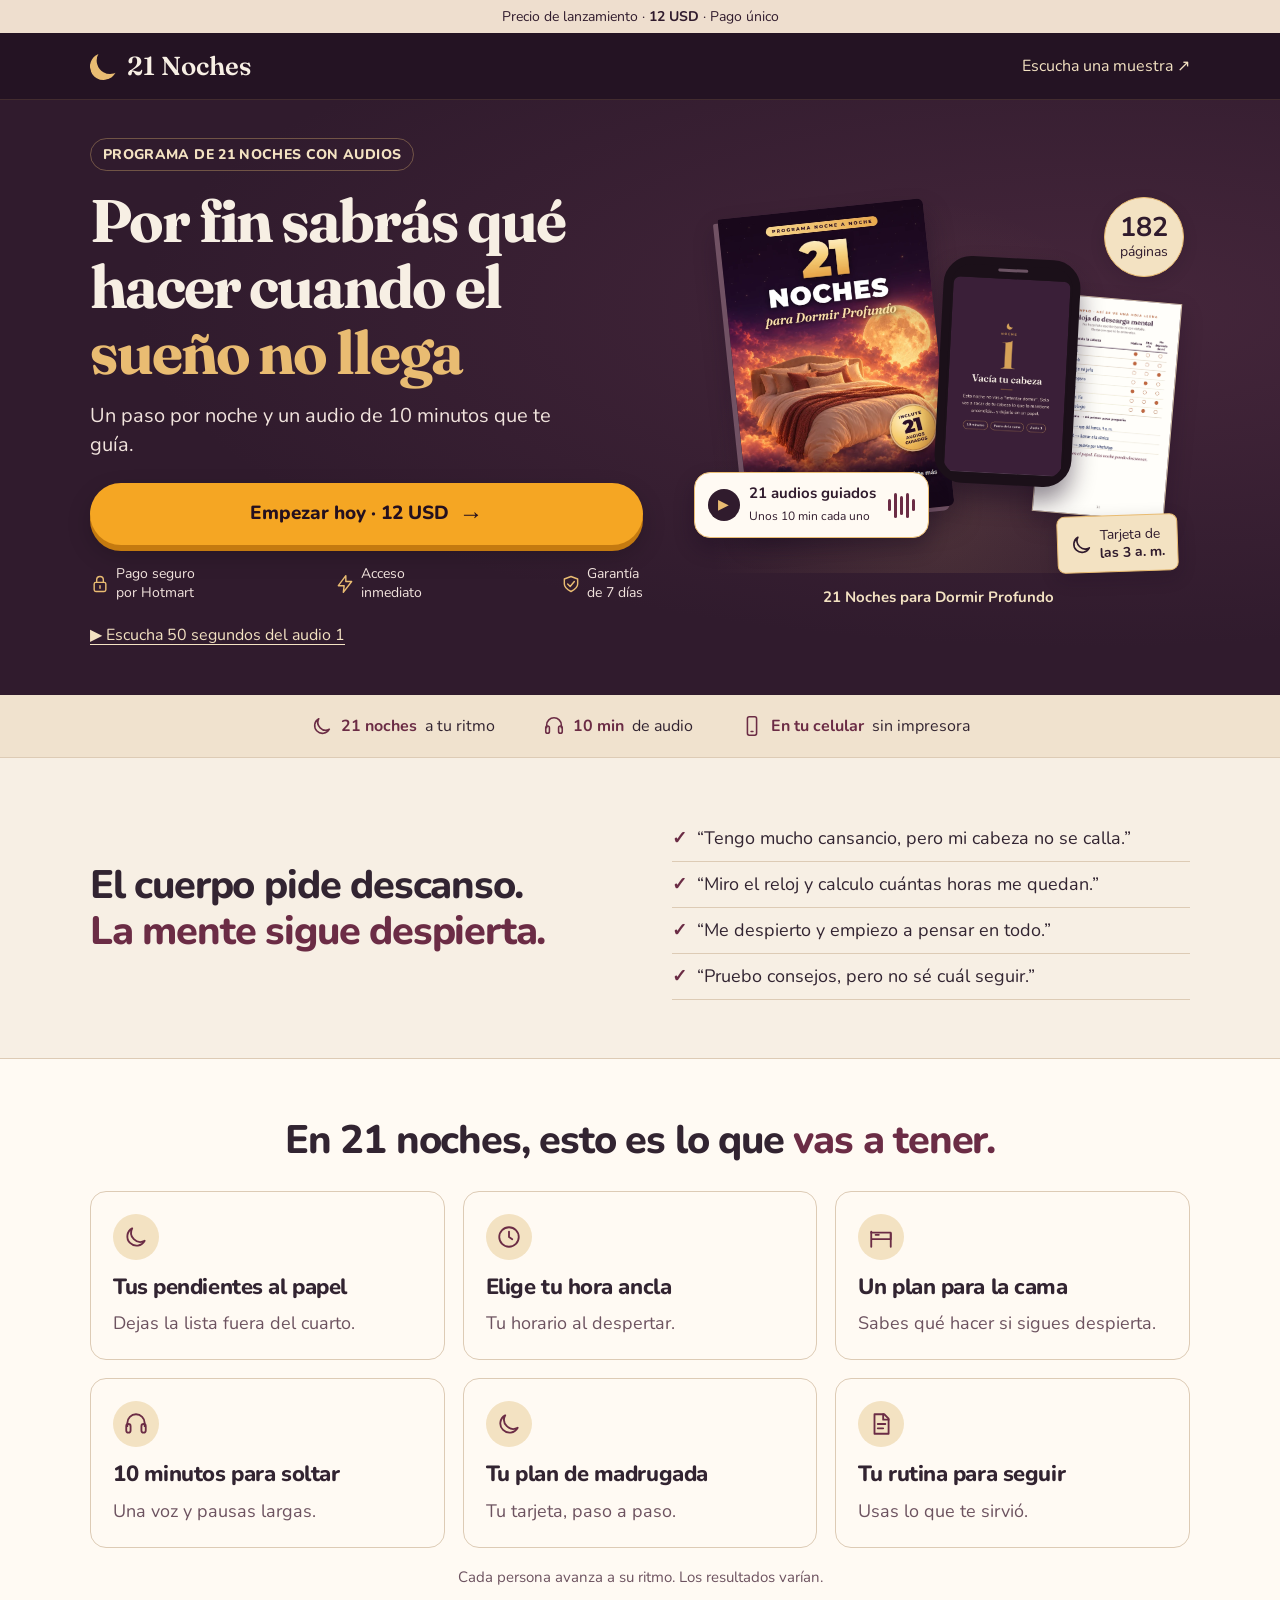
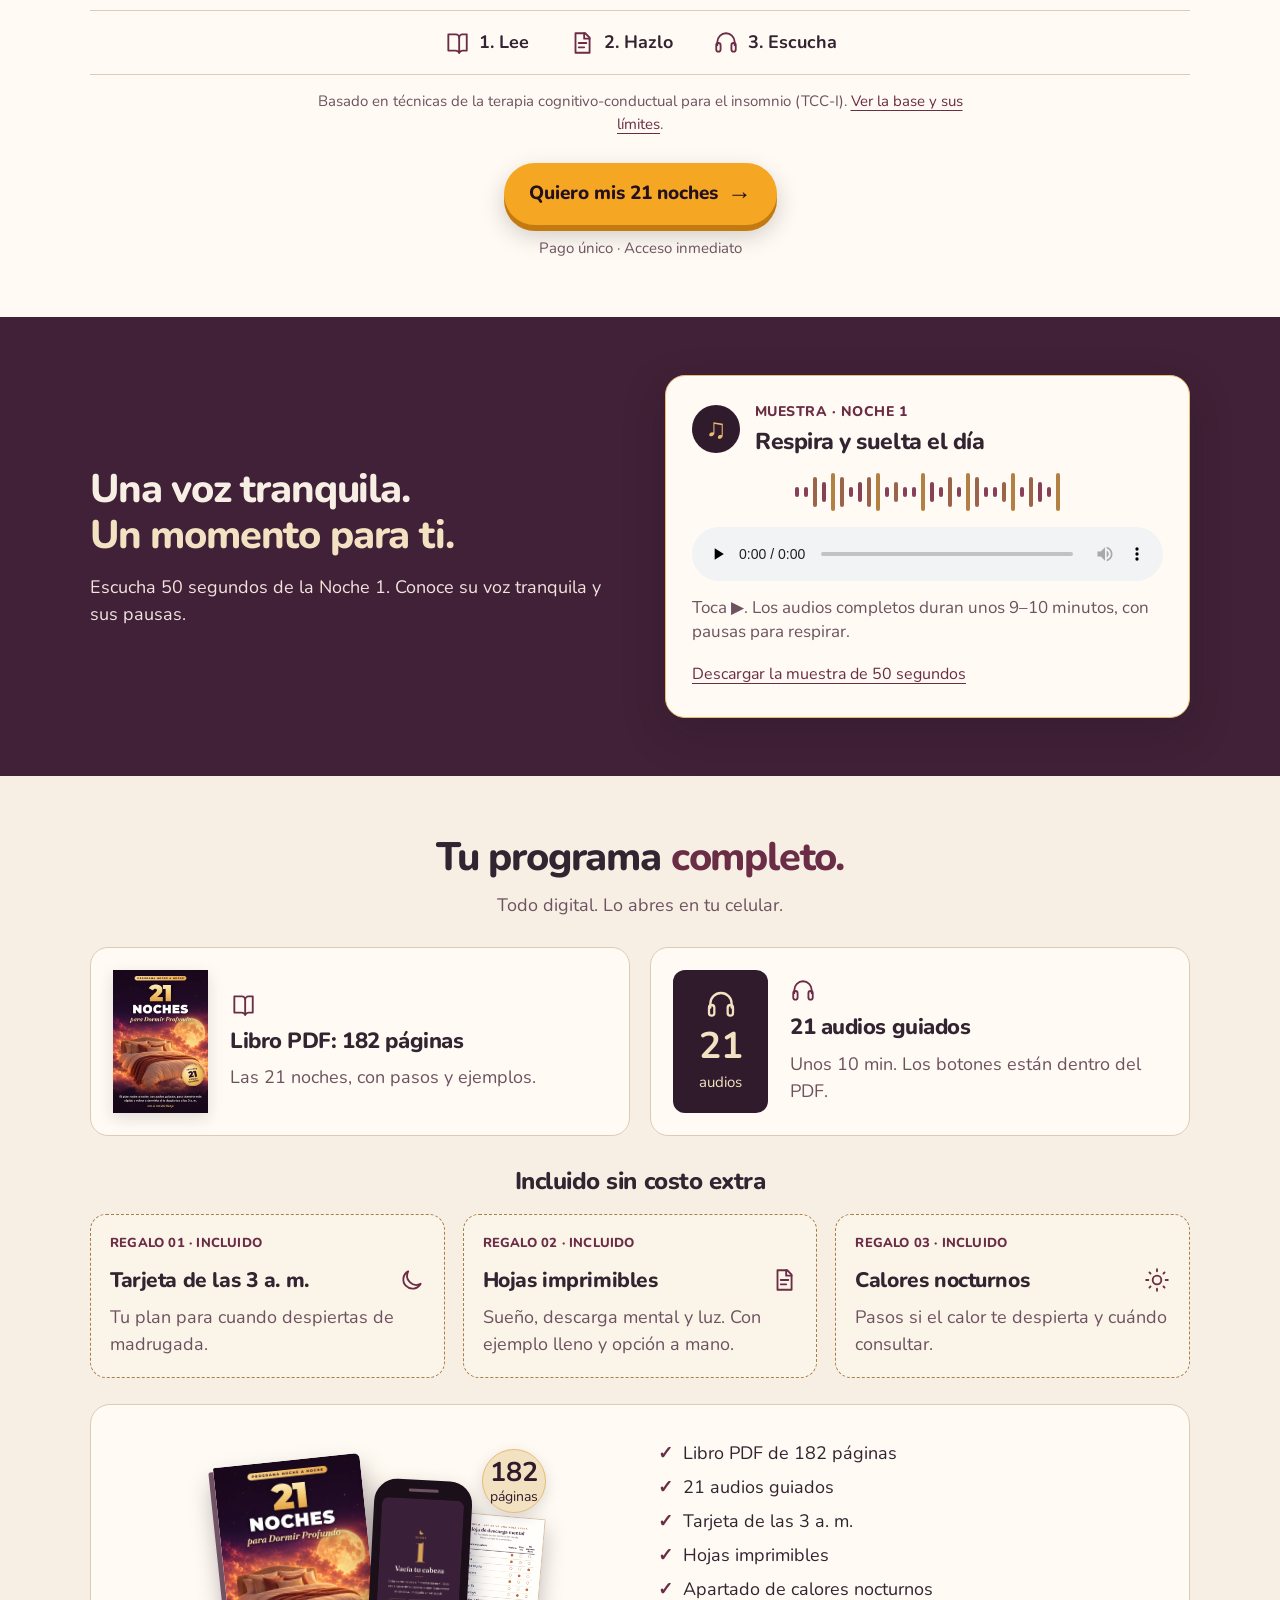
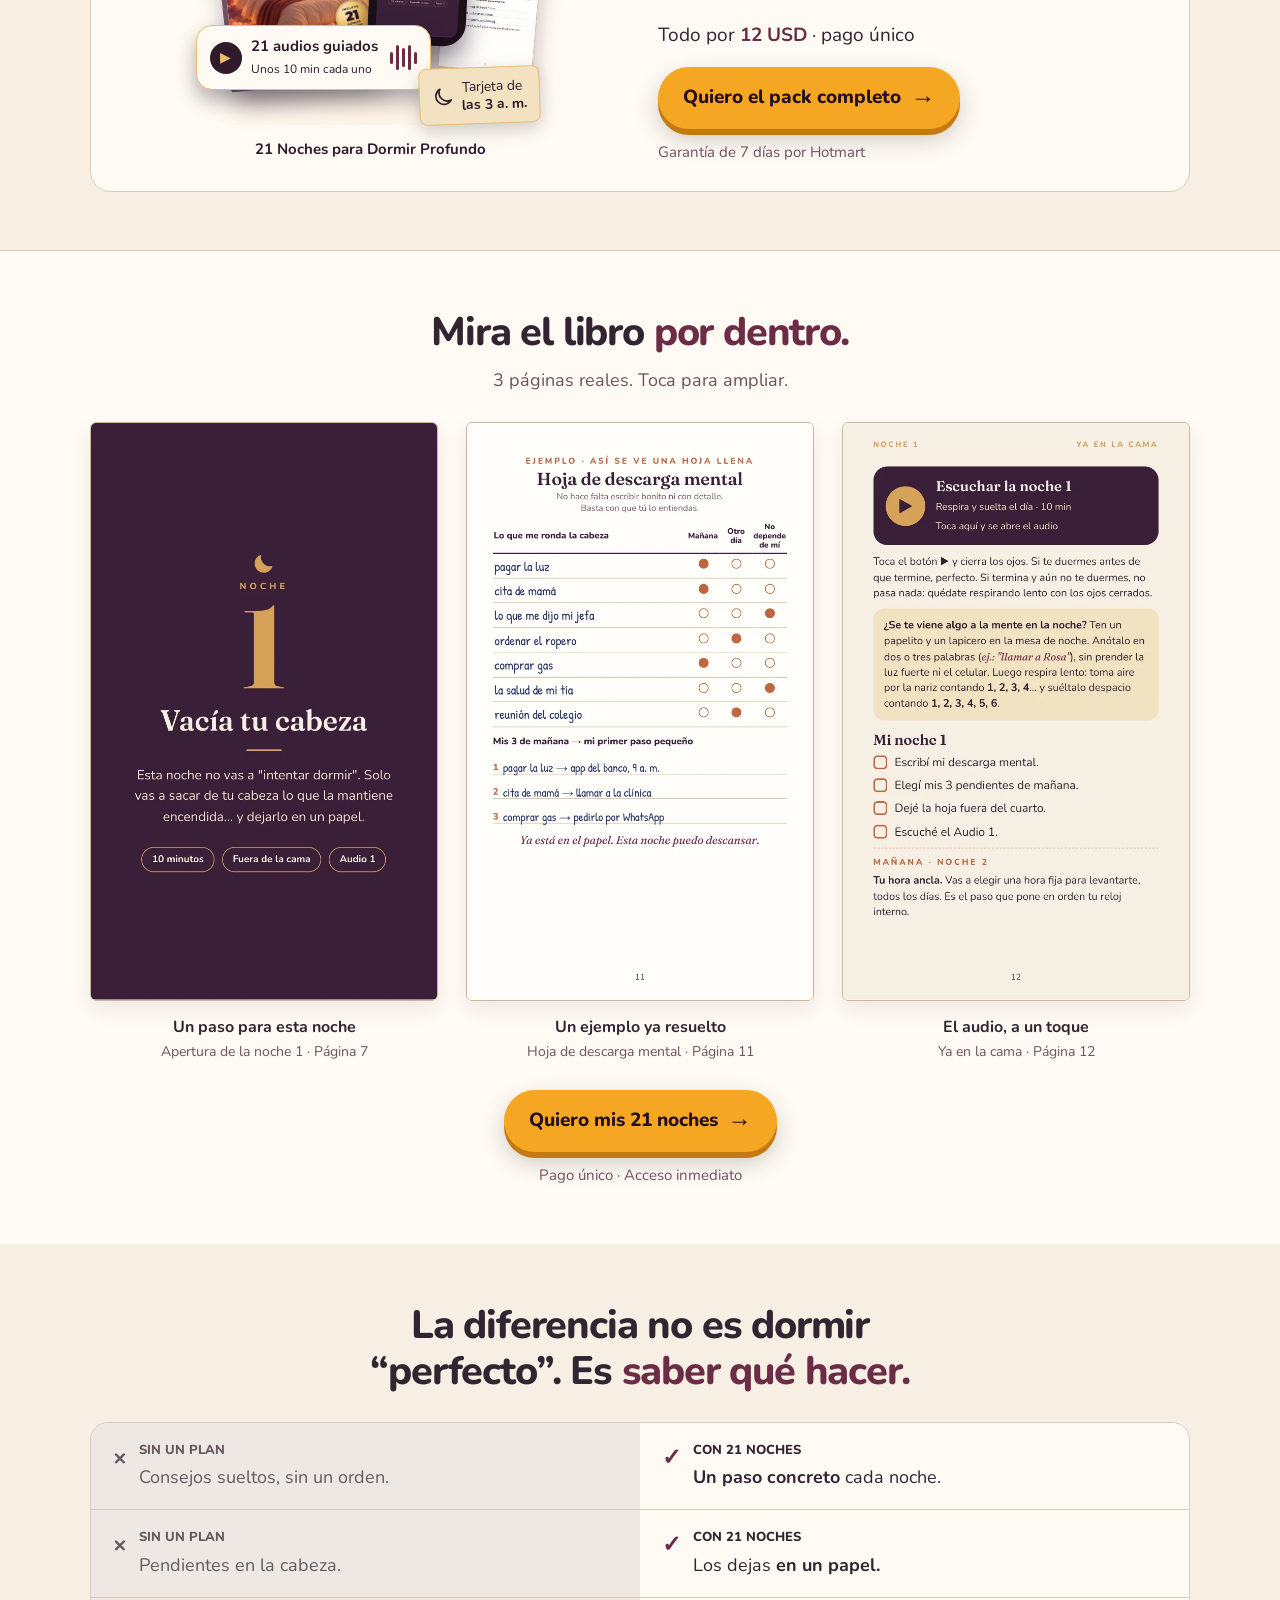
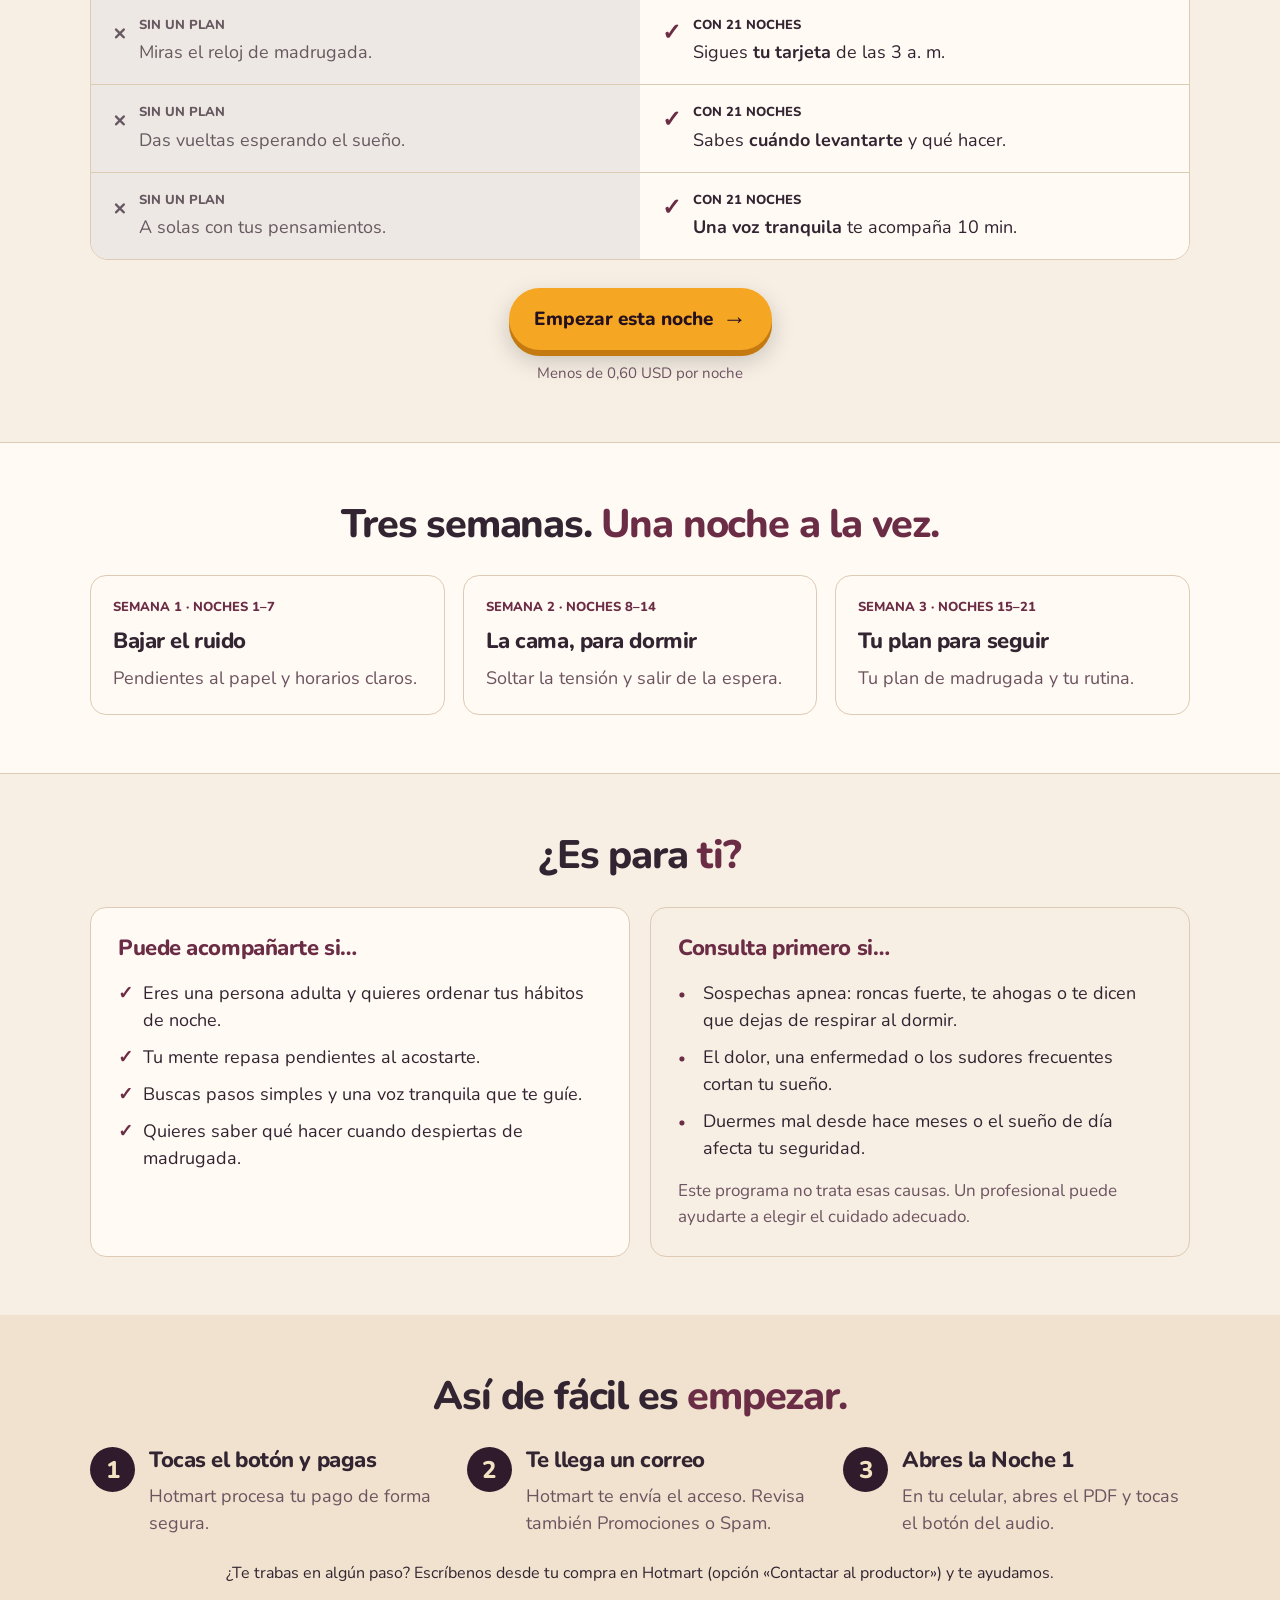
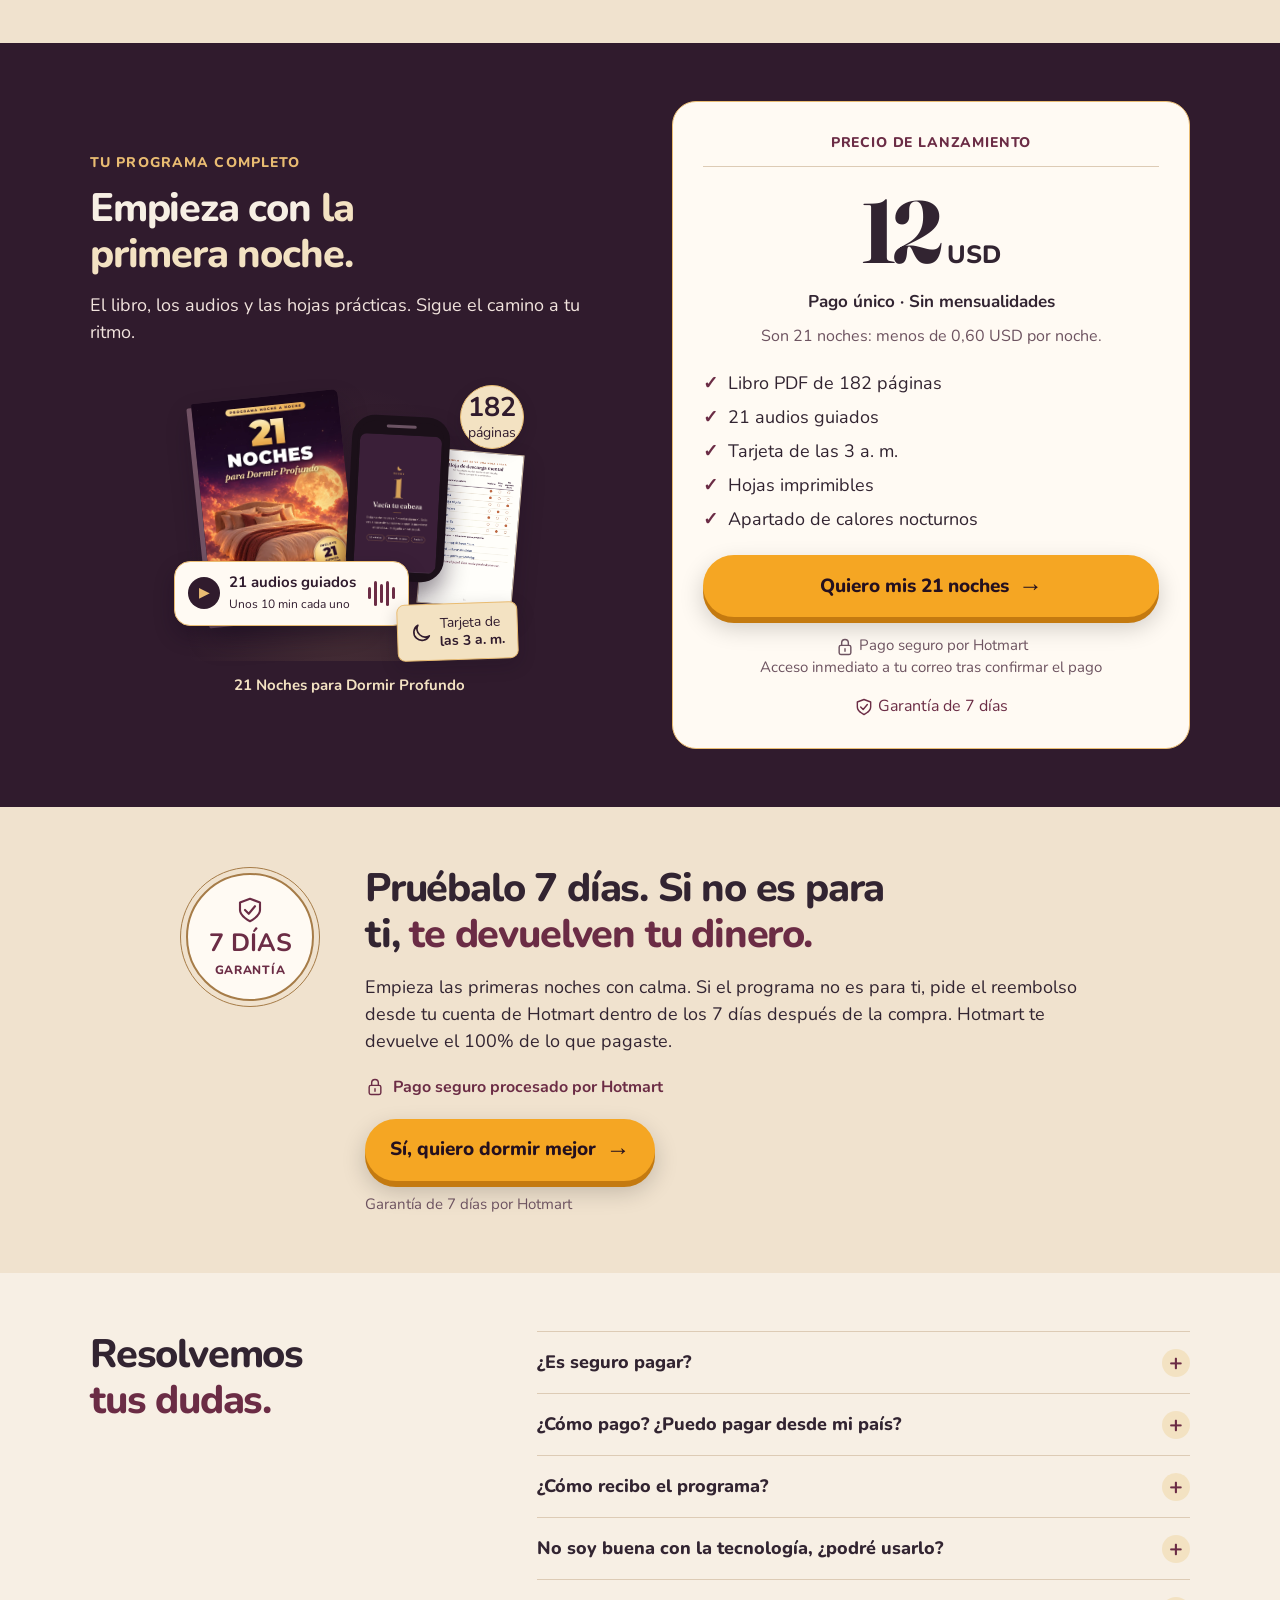
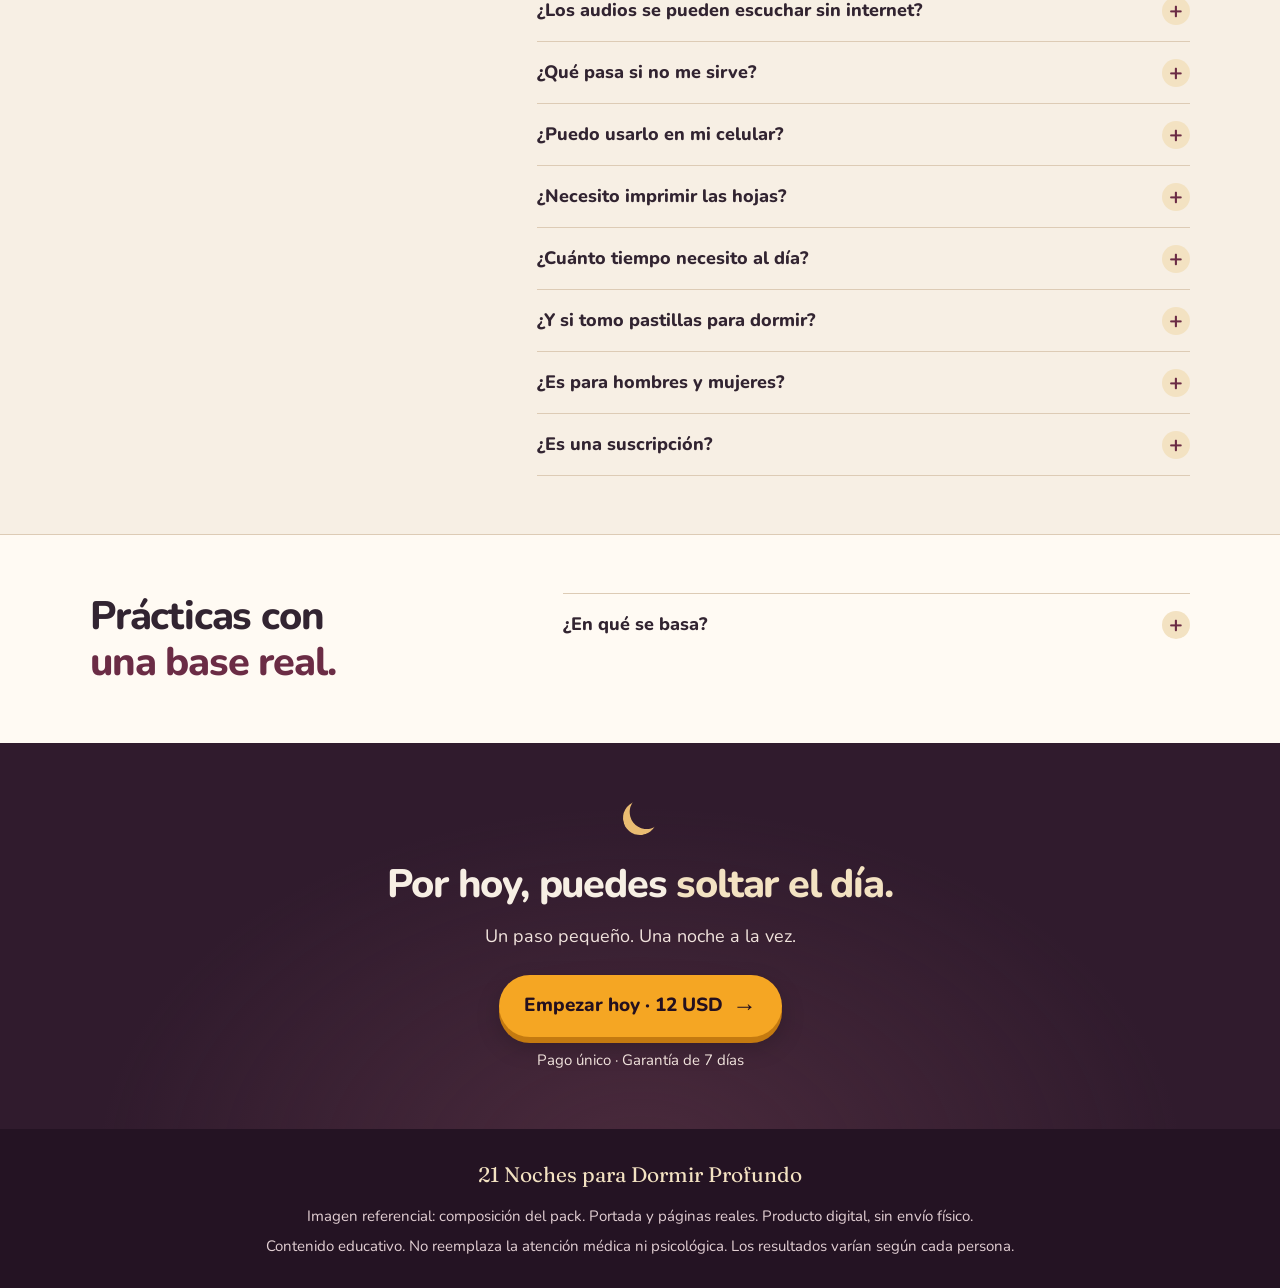
==== commit cad1eb24: "Reabrir venta: botones al checkout" ====
--- a/21-noches/index.html
+++ b/21-noches/index.html
@@ -39,7 +39,7 @@
     const LINK_COMPRA = "https://pay.hotmart.com/U108022318D";
     // VENTA_PAUSADA = true: los botones dicen "Disponible muy pronto" y no llevan a ningún lado.
     // Para reabrir la venta, poner false.
-    const VENTA_PAUSADA = true;
+    const VENTA_PAUSADA = false;
     document.addEventListener("DOMContentLoaded", () => {
       if (VENTA_PAUSADA) {
         document.querySelectorAll(".btn-comprar").forEach(boton => {
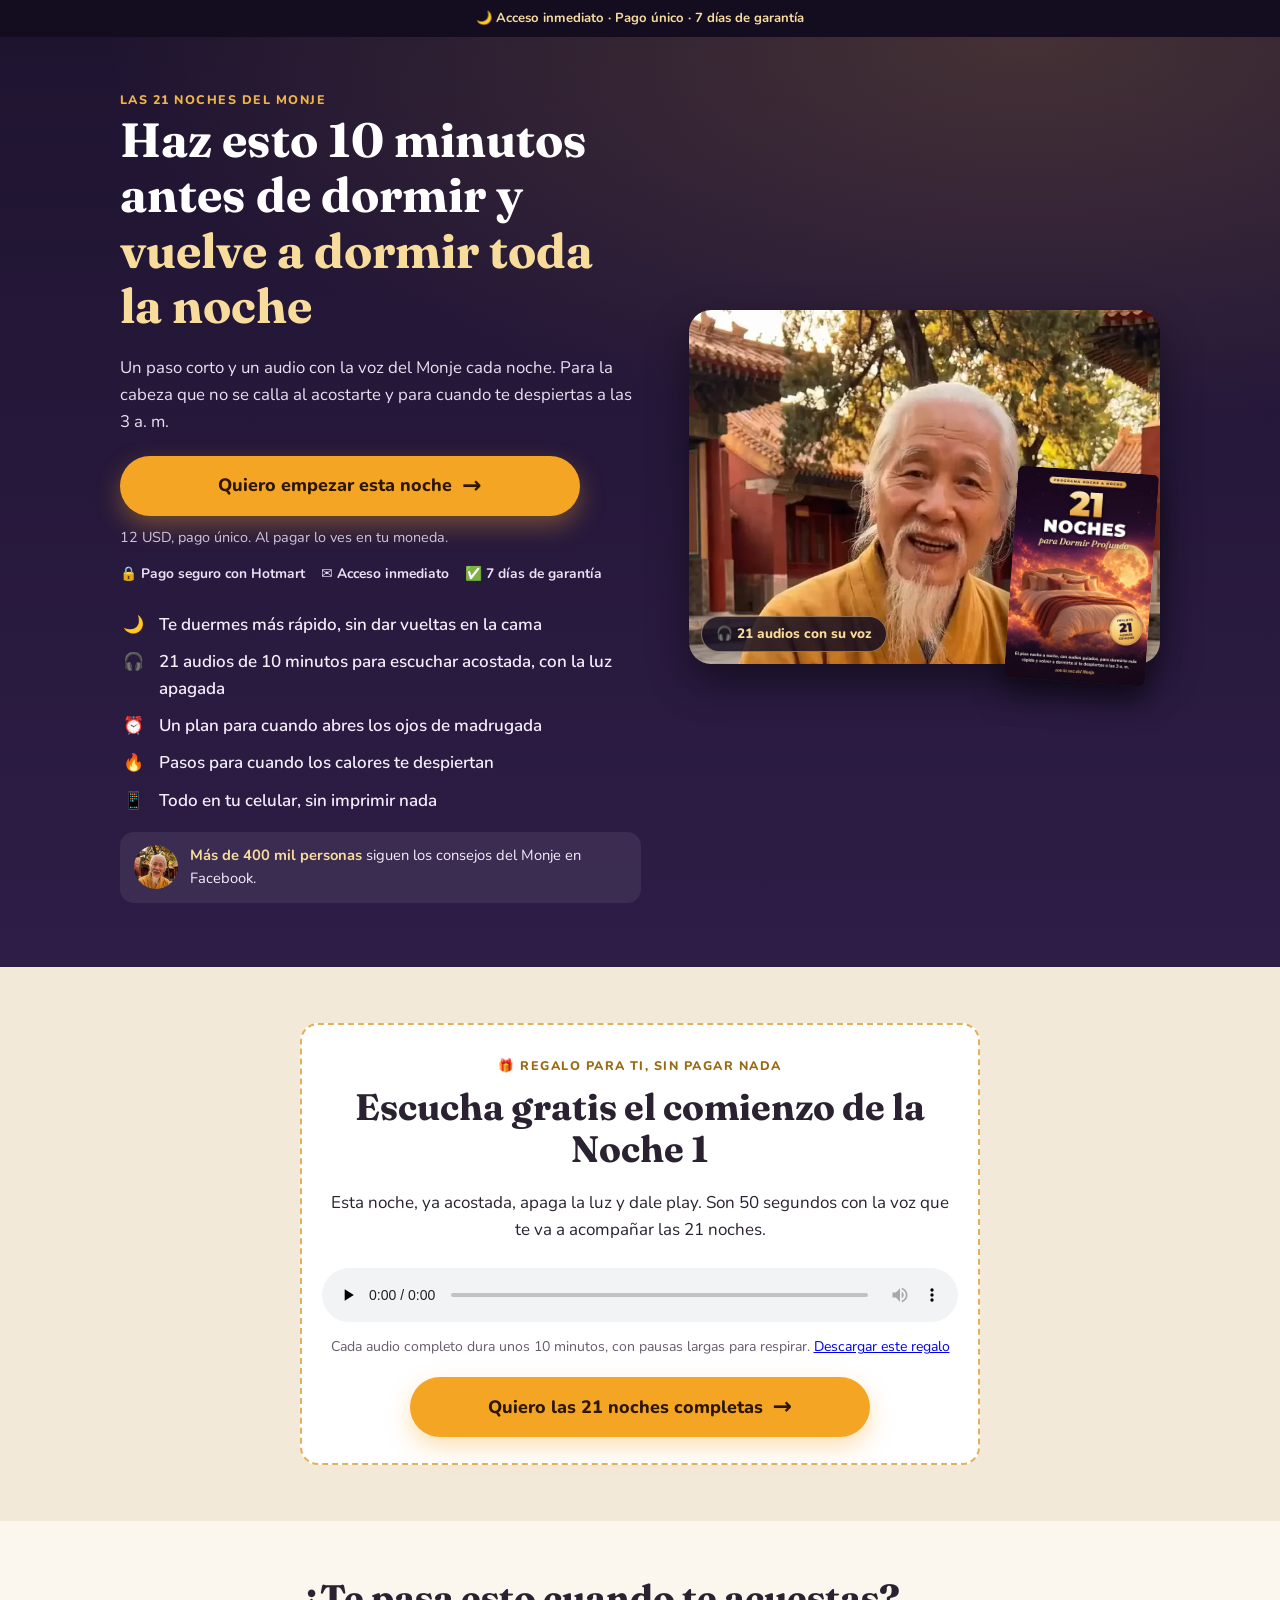
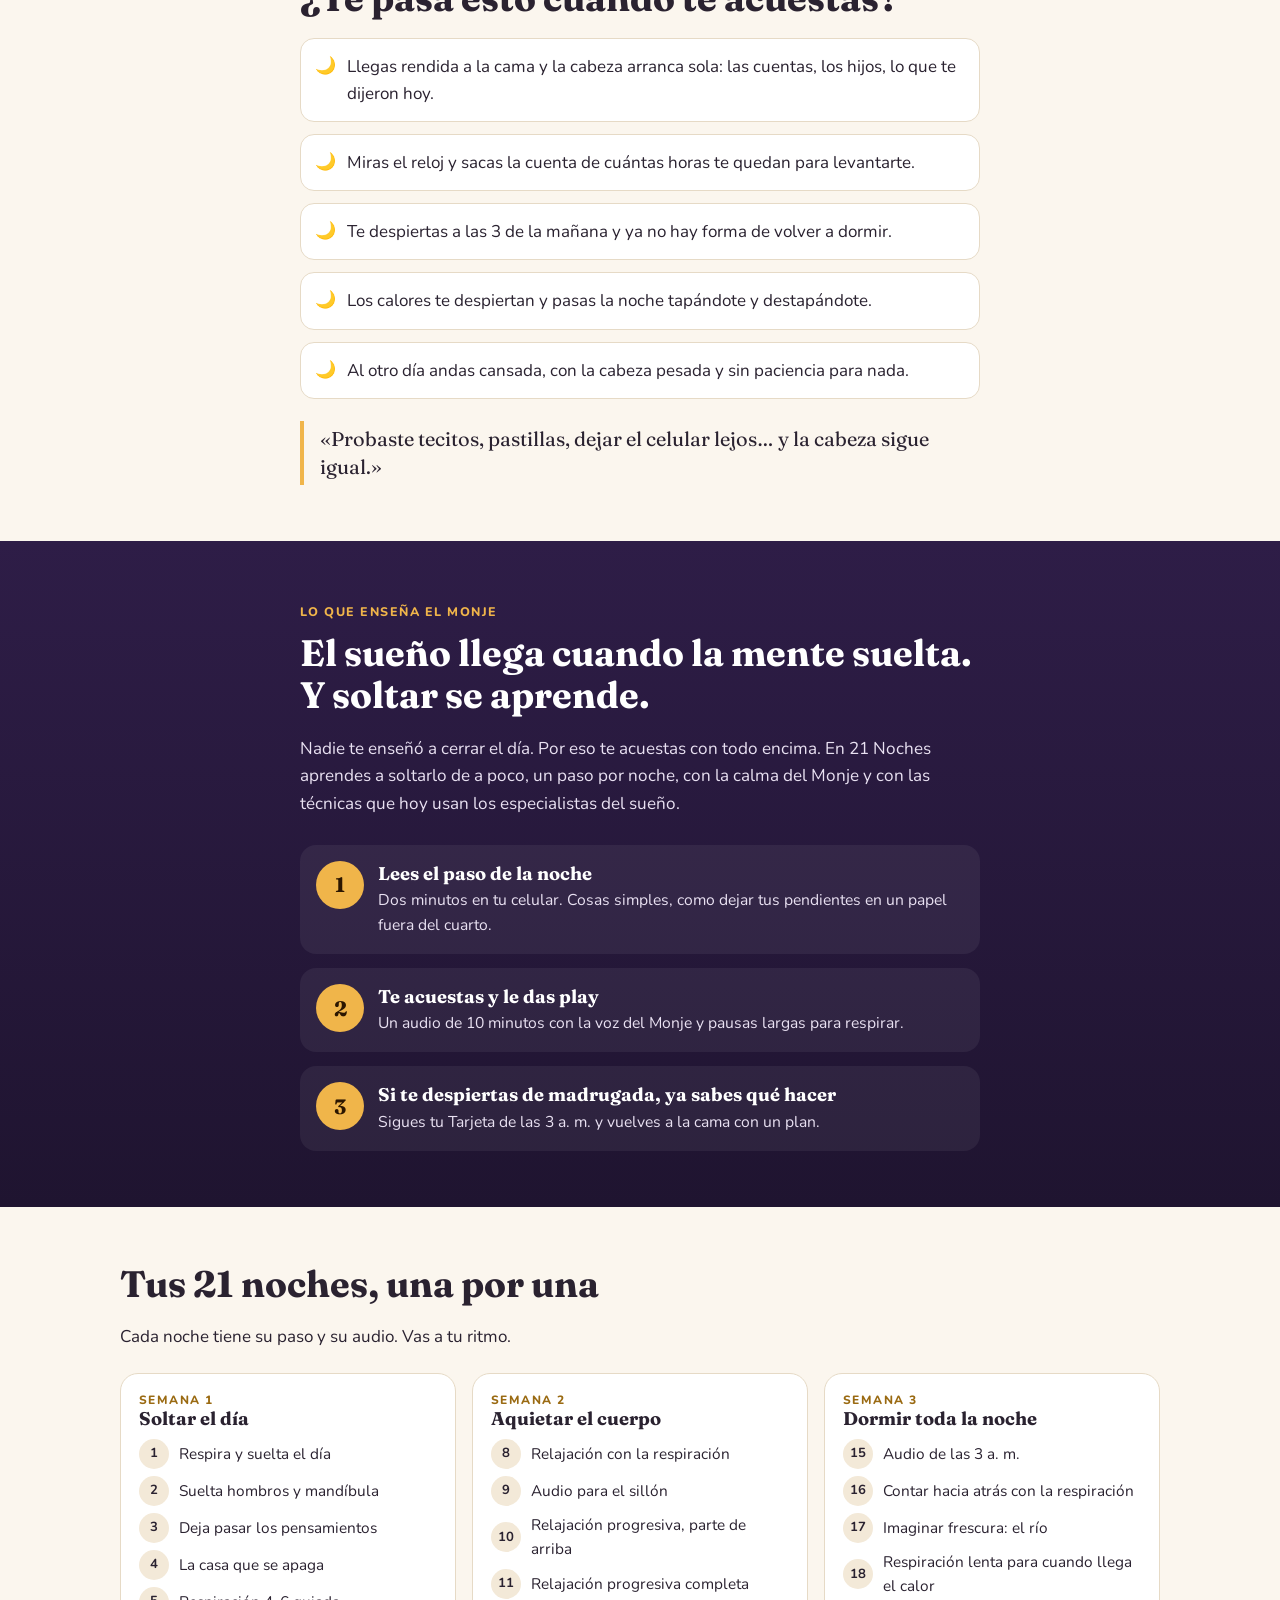
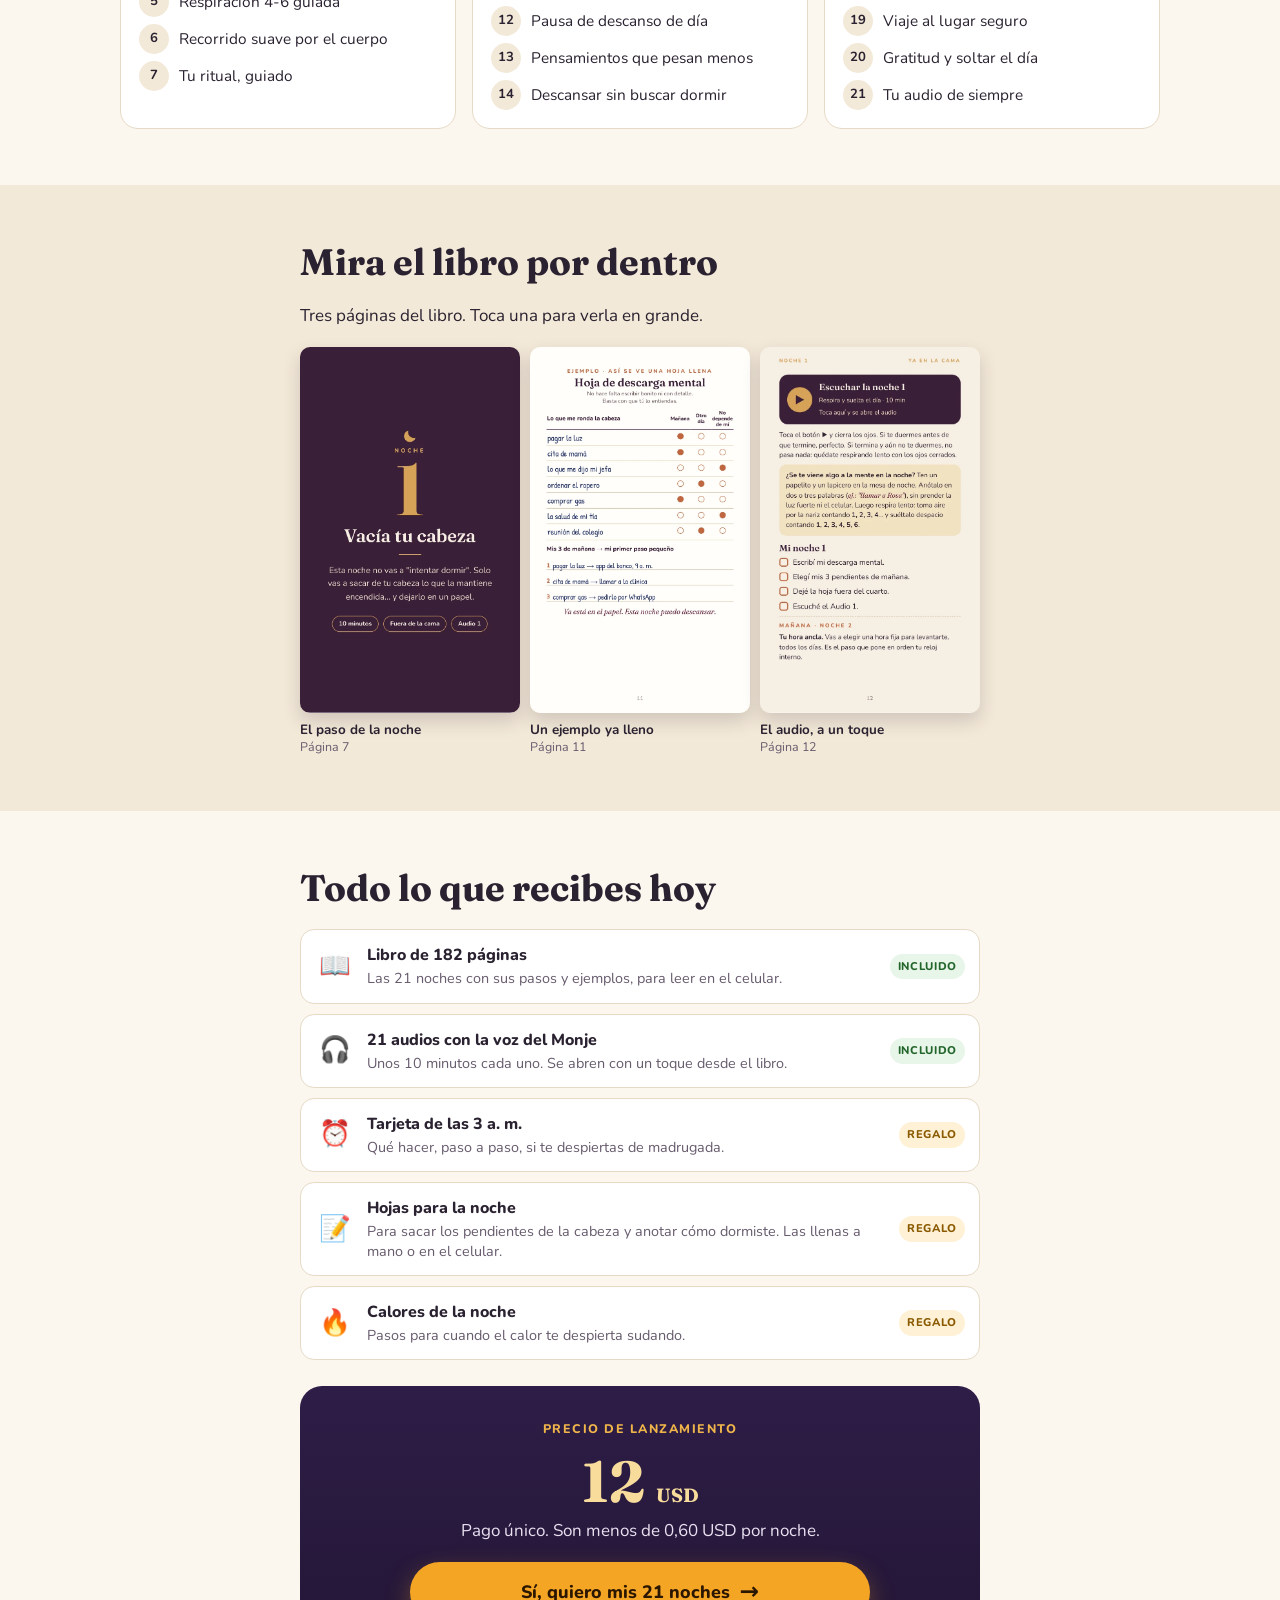
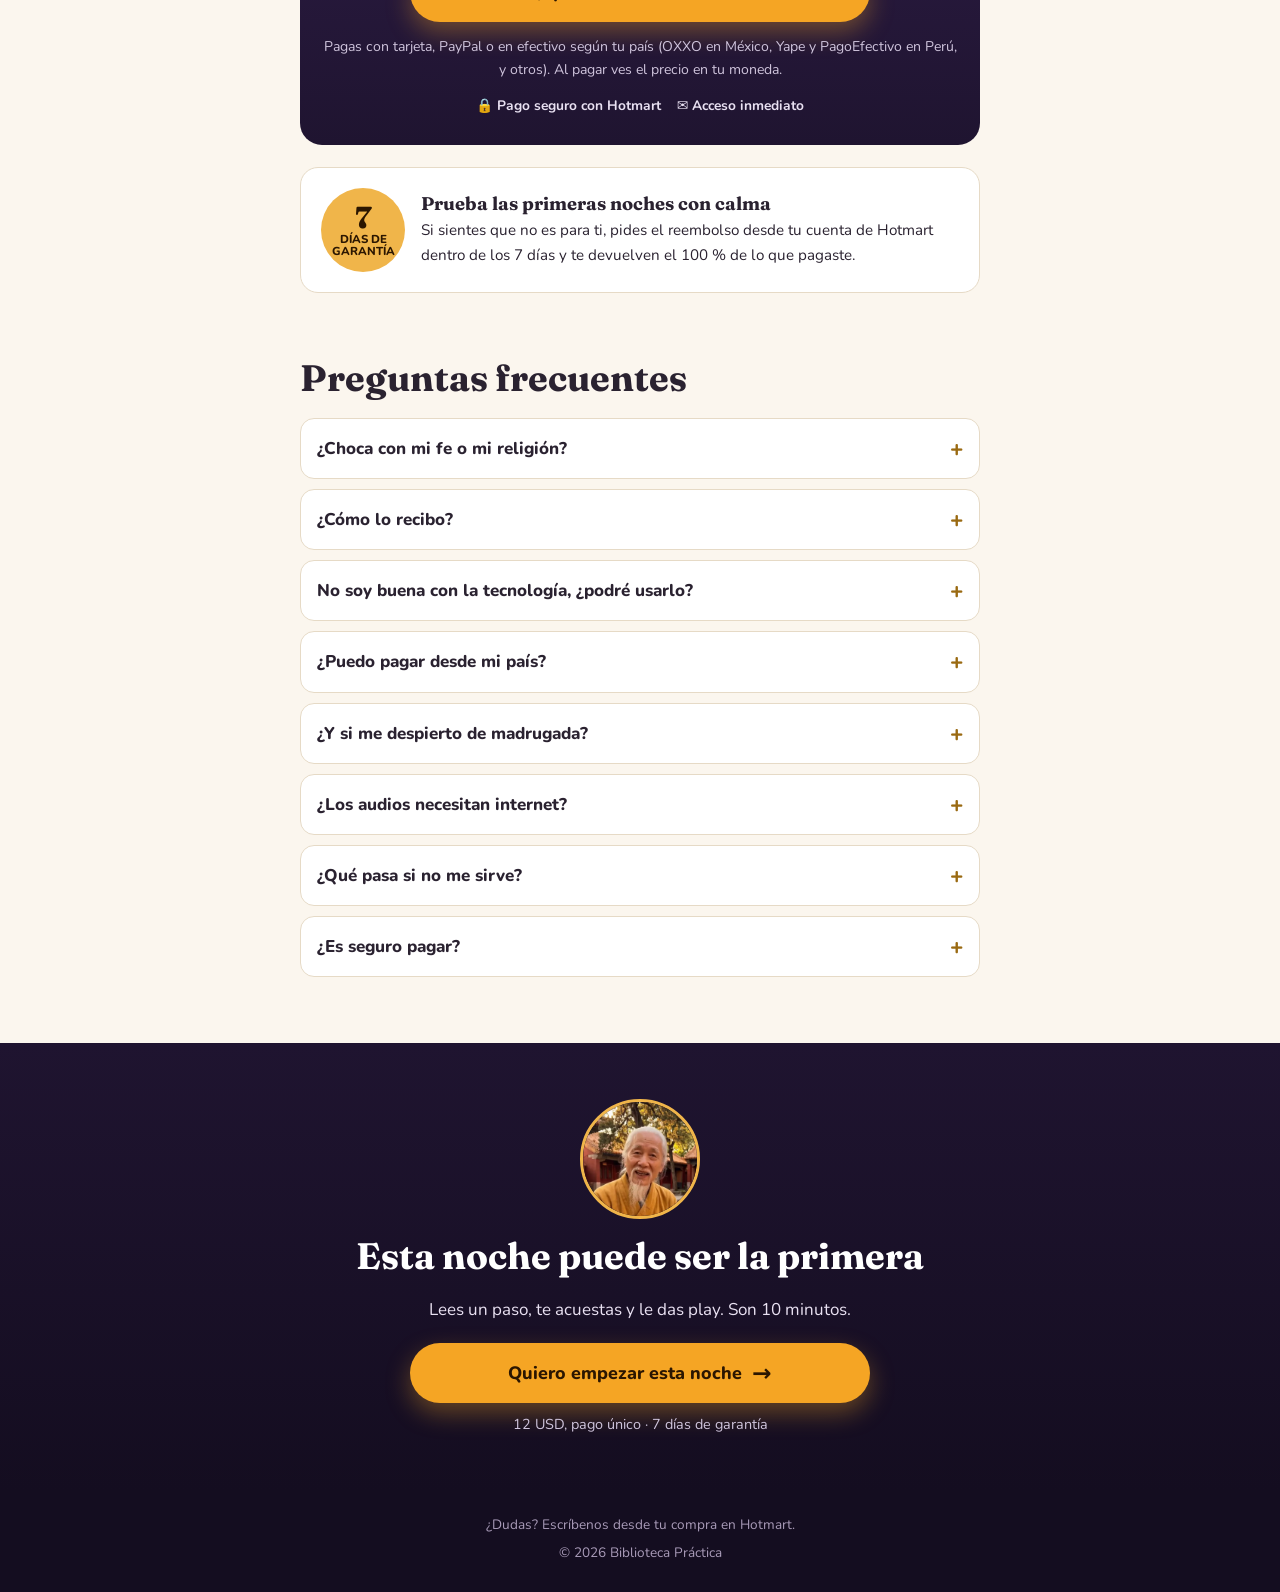
==== commit 5db2e298: "21 Noches: pagina nueva con el Monje, regalo de audio y medicion" ====
--- a/21-noches/index.html
+++ b/21-noches/index.html
@@ -1,246 +1,702 @@
 <!doctype html>
-<!--
-  COMPRA: cambia únicamente LINK_COMPRA, al inicio del body, por el enlace de Hotmart.
-  Todos los enlaces .btn-comprar se actualizan al cargar el documento.
-  Mientras diga PEGAR_AQUI_LINK_DE_HOTMART, conservan href="#comprar" y bajan al precio.
-  Publica esta carpeta con sus assets. Consulta LEEME.md para la configuración final.
--->
 <html lang="es">
 <head>
   <meta charset="utf-8">
   <meta name="viewport" content="width=device-width, initial-scale=1">
-  <meta name="theme-color" content="#301b2d">
-  <title>21 Noches para Dormir Profundo | PDF + 21 audios guiados</title>
-  <meta name="description" content="Un plan noche a noche para preparar tu descanso y saber qué hacer si despiertas de madrugada. PDF de 182 páginas, 21 audios y hojas prácticas. 12 USD.">
+  <meta name="theme-color" content="#1f1430">
+  <title>21 Noches para Dormir Profundo | Las 21 noches del Monje</title>
+  <meta name="description" content="Un paso y un audio con la voz del Monje cada noche, para la cabeza que no se calla al acostarte y para cuando te despiertas a las 3 de la mañana. 12 USD, pago único.">
   <meta property="og:type" content="website">
   <meta property="og:locale" content="es_LA">
   <meta property="og:title" content="21 Noches para Dormir Profundo">
-  <meta property="og:description" content="¿Tu mente no se apaga de noche? Sigue un plan de 21 noches con PDF, audios guiados y hojas prácticas. 12 USD, pago único.">
-  <!-- Al publicar, usa la URL pública completa de esta imagen en og:image y twitter:image. -->
+  <meta property="og:description" content="Haz esto 10 minutos antes de dormir y vuelve a dormir toda la noche. 21 audios con la voz del Monje. 12 USD, pago único.">
   <meta property="og:image" content="https://biblioteca-practica.github.io/21-noches/assets/producto-redes.jpg">
+  <meta property="og:image:width" content="1200">
+  <meta property="og:image:height" content="1200">
   <meta property="og:url" content="https://biblioteca-practica.github.io/21-noches/">
   <link rel="canonical" href="https://biblioteca-practica.github.io/21-noches/">
-  <meta property="og:image:width" content="1200">
-  <meta property="og:image:height" content="1200">
-  <meta property="og:image:alt" content="21 Noches para Dormir Profundo: ebook, audios guiados y hojas prácticas. Imagen referencial.">
   <meta name="twitter:card" content="summary_large_image">
-  <meta name="twitter:title" content="21 Noches para Dormir Profundo">
-  <meta name="twitter:description" content="Un paso cada noche, un audio que te acompaña y un plan para la madrugada. PDF + 21 audios. 12 USD.">
-  <meta name="twitter:image" content="https://biblioteca-practica.github.io/21-noches/assets/producto-redes.jpg">
   <link rel="icon" href="assets/luna.svg" type="image/svg+xml">
+  <link rel="preload" as="image" href="assets/monje.webp">
   <link rel="preconnect" href="https://fonts.googleapis.com">
   <link rel="preconnect" href="https://fonts.gstatic.com" crossorigin>
   <link href="https://fonts.googleapis.com/css2?family=Fraunces:wght@600;700&family=Nunito:wght@400;600;700;800&display=swap" rel="stylesheet">
-  <link rel="stylesheet" href="estilos.css">
-  <!-- META PIXEL: pegar aquí el código del píxel de Meta -->
+  <!-- Meta Pixel (Biblioteca Practica - Libros). La compra la registra Hotmart con el mismo píxel. -->
+  <script>
+    // En vista previa (archivo local o localhost) no se manda nada al píxel.
+    if (location.protocol === 'file:' || /^(localhost|127\.0\.0\.1)$/.test(location.hostname)) {
+      window.fbq = function () {};
+    } else {
+    !function(f,b,e,v,n,t,s){if(f.fbq)return;n=f.fbq=function(){n.callMethod?
+    n.callMethod.apply(n,arguments):n.queue.push(arguments)};if(!f._fbq)f._fbq=n;
+    n.push=n;n.loaded=!0;n.version='2.0';n.queue=[];t=b.createElement(e);t.async=!0;
+    t.src=v;s=b.getElementsByTagName(e)[0];s.parentNode.insertBefore(t,s)}(window,
+    document,'script','https://connect.facebook.net/en_US/fbevents.js');
+    fbq('init', '1087344250838953');
+    fbq('track', 'PageView');
+    fbq('track', 'ViewContent', {content_name: '21 Noches para Dormir Profundo', value: 12, currency: 'USD'});
+    }
+  </script>
+  <noscript><img height="1" width="1" style="display:none" src="https://www.facebook.com/tr?id=1087344250838953&ev=PageView&noscript=1"></noscript>
+  <style>
+    :root {
+      --noche: #1f1430;
+      --noche-2: #2e1d47;
+      --oro: #f0b54a;
+      --oro-claro: #f8dc9c;
+      --crema: #fbf6ee;
+      --crema-2: #f3e9d8;
+      --tinta: #2a2230;
+      --suave: #675b6d;
+      --linea: #e6dac6;
+      --boton: #f5a524;
+      --boton-hover: #ffb93d;
+      --radio: 18px;
+    }
+    * { box-sizing: border-box; }
+    html { scroll-behavior: smooth; }
+    body {
+      margin: 0;
+      background: var(--crema);
+      color: var(--tinta);
+      font: 400 17px/1.6 "Nunito", system-ui, sans-serif;
+      -webkit-font-smoothing: antialiased;
+    }
+    img { max-width: 100%; height: auto; display: block; }
+    h1, h2, h3 { font-family: "Fraunces", Georgia, serif; line-height: 1.15; margin: 0 0 .5em; }
+    h2 { font-size: clamp(1.6rem, 6vw, 2.3rem); }
+    p { margin: 0 0 1em; }
+    .contenedor { width: min(100% - 32px, 1040px); margin-inline: auto; }
+    .angosto { width: min(100% - 32px, 680px); margin-inline: auto; }
+    .seccion { padding: 56px 0; }
+    .etiqueta {
+      display: inline-block;
+      font-weight: 800;
+      font-size: .78rem;
+      letter-spacing: .12em;
+      text-transform: uppercase;
+      color: #9a6a12;
+      margin-bottom: 10px;
+    }
+
+    /* Barra superior */
+    .barra-top {
+      background: #140d20;
+      color: var(--oro-claro);
+      text-align: center;
+      font-size: .82rem;
+      font-weight: 700;
+      padding: 8px 12px;
+    }
+
+    /* Botón de compra */
+    .btn-comprar {
+      display: flex;
+      align-items: center;
+      justify-content: center;
+      gap: 10px;
+      width: 100%;
+      max-width: 460px;
+      min-height: 60px;
+      padding: 14px 22px;
+      border-radius: 999px;
+      background: var(--boton);
+      color: #2b1600;
+      font-weight: 800;
+      font-size: 1.12rem;
+      text-decoration: none;
+      text-align: center;
+      box-shadow: 0 10px 24px rgba(245, 165, 36, .35);
+      transition: transform .15s ease, background .15s ease;
+    }
+    .btn-comprar:hover { background: var(--boton-hover); transform: translateY(-1px); }
+    .btn-comprar .flecha { font-size: 1.3em; line-height: 1; }
+    .bajo-boton { font-size: .9rem; color: var(--suave); margin: 10px 0 0; }
+    .confianza {
+      display: flex;
+      flex-wrap: wrap;
+      gap: 6px 16px;
+      list-style: none;
+      padding: 0;
+      margin: 14px 0 0;
+      font-size: .86rem;
+      font-weight: 700;
+    }
+
+    /* Hero */
+    .hero {
+      background:
+        radial-gradient(120% 70% at 80% 0%, rgba(240, 181, 74, .18), transparent 60%),
+        linear-gradient(180deg, var(--noche) 0%, var(--noche-2) 100%);
+      color: #fff;
+      padding: 28px 0 44px;
+    }
+    .hero .contenedor { display: grid; gap: 22px; }
+    .hero .etiqueta { color: var(--oro); margin: 0; }
+    .hero h1 { font-size: clamp(1.9rem, 7.6vw, 3rem); margin: 0; }
+    .hero h1 em { font-style: normal; color: var(--oro-claro); }
+    .hero .sub { color: #e9e1f2; font-size: 1.05rem; margin: 0; }
+    .hero-visual { position: relative; margin: 4px 0 18px; }
+    .hv-monje {
+      width: 100%;
+      aspect-ratio: 4 / 3;
+      object-fit: cover;
+      object-position: 50% 30%;
+      border-radius: 22px;
+      box-shadow: 0 18px 40px rgba(0, 0, 0, .45);
+    }
+    .hv-libro {
+      position: absolute;
+      right: 8px;
+      bottom: -18px;
+      width: 30%;
+      border-radius: 6px;
+      transform: rotate(4deg);
+      box-shadow: 0 14px 30px rgba(0, 0, 0, .55);
+    }
+    .hv-sello {
+      position: absolute;
+      left: 12px;
+      bottom: 12px;
+      background: rgba(20, 13, 32, .82);
+      color: var(--oro-claro);
+      border: 1px solid rgba(248, 220, 156, .45);
+      border-radius: 999px;
+      padding: 6px 14px;
+      font-size: .85rem;
+      font-weight: 800;
+    }
+    .beneficios { list-style: none; padding: 0; margin: 0; display: grid; gap: 10px; }
+    .beneficios li { display: flex; gap: 12px; align-items: flex-start; font-weight: 600; color: #f4eefa; }
+    .beneficios .ico { flex: 0 0 auto; width: 1.6em; text-align: center; }
+    .hero .bajo-boton { color: #cfc4dc; }
+    .hero .confianza { color: #e9e1f2; }
+    .prueba-social {
+      display: flex;
+      align-items: center;
+      gap: 12px;
+      margin-top: 18px;
+      padding: 12px 14px;
+      border-radius: 14px;
+      background: rgba(255, 255, 255, .07);
+      font-size: .92rem;
+      color: #f4eefa;
+    }
+    .prueba-social img { width: 44px; height: 44px; border-radius: 50%; object-fit: cover; object-position: 50% 20%; }
+    .prueba-social b { color: var(--oro-claro); }
+
+    /* Regalo: audio */
+    .regalo { background: var(--crema-2); }
+    .tarjeta-regalo {
+      background: #fff;
+      border: 2px dashed #e2b25a;
+      border-radius: var(--radio);
+      padding: 26px 20px;
+      text-align: center;
+    }
+    .tarjeta-regalo audio { width: 100%; margin: 8px 0 6px; }
+    .tarjeta-regalo .chico { font-size: .88rem; color: var(--suave); }
+    .tarjeta-regalo .btn-comprar { margin: 18px auto 0; }
+
+    /* Dolor */
+    .dolor-lista { list-style: none; padding: 0; margin: 0 0 22px; display: grid; gap: 12px; }
+    .dolor-lista li {
+      background: #fff;
+      border: 1px solid var(--linea);
+      border-radius: 14px;
+      padding: 14px 16px 14px 46px;
+      position: relative;
+    }
+    .dolor-lista li::before { content: "🌙"; position: absolute; left: 14px; top: 13px; }
+    .cita {
+      font-family: "Fraunces", Georgia, serif;
+      font-size: 1.25rem;
+      line-height: 1.4;
+      border-left: 4px solid var(--oro);
+      padding: 4px 0 4px 16px;
+      margin: 0;
+    }
+
+    /* Enseñanza */
+    .ensenanza {
+      background: linear-gradient(180deg, var(--noche-2), var(--noche));
+      color: #fff;
+    }
+    .ensenanza .etiqueta { color: var(--oro); }
+    .ensenanza p { color: #e9e1f2; font-size: 1.07rem; }
+    .pasos { list-style: none; padding: 0; margin: 28px 0 0; display: grid; gap: 14px; }
+    .pasos li {
+      display: grid;
+      grid-template-columns: 48px 1fr;
+      gap: 14px;
+      align-items: start;
+      background: rgba(255, 255, 255, .06);
+      border-radius: 16px;
+      padding: 16px;
+    }
+    .pasos .num {
+      width: 48px; height: 48px;
+      border-radius: 50%;
+      display: grid; place-items: center;
+      background: var(--oro);
+      color: #2b1600;
+      font: 700 1.3rem "Fraunces", serif;
+    }
+    .pasos h3 { font-size: 1.15rem; margin: 2px 0 4px; color: #fff; }
+    .pasos p { margin: 0; font-size: .98rem; }
+
+    /* 21 noches */
+    .semanas { display: grid; gap: 16px; margin-top: 22px; }
+    .semana {
+      background: #fff;
+      border: 1px solid var(--linea);
+      border-radius: var(--radio);
+      padding: 18px;
+    }
+    .semana h3 { font-size: 1.15rem; margin-bottom: 10px; }
+    .semana h3 span { display: block; font: 800 .75rem "Nunito", sans-serif; letter-spacing: .12em; text-transform: uppercase; color: #9a6a12; }
+    .semana ol { list-style: none; padding: 0; margin: 0; display: grid; gap: 7px; }
+    .semana li { display: grid; grid-template-columns: 30px 1fr; gap: 10px; align-items: center; font-size: .96rem; }
+    .semana li b {
+      width: 30px; height: 30px;
+      border-radius: 50%;
+      display: grid; place-items: center;
+      background: var(--crema-2);
+      font-size: .82rem;
+    }
+
+    /* Por dentro */
+    .por-dentro { background: var(--crema-2); }
+    .paginas { display: grid; grid-template-columns: repeat(3, 1fr); gap: 10px; margin-top: 18px; }
+    .paginas figure { margin: 0; }
+    .paginas img { border-radius: 10px; box-shadow: 0 8px 18px rgba(42, 34, 48, .18); }
+    .paginas figcaption { font-size: .78rem; line-height: 1.3; margin-top: 8px; color: var(--suave); }
+    .paginas figcaption b { display: block; color: var(--tinta); font-size: .84rem; }
+
+    /* Lo que recibes */
+    .pack { display: grid; gap: 10px; margin: 20px 0 26px; padding: 0; list-style: none; }
+    .pack li {
+      display: grid;
+      grid-template-columns: 40px 1fr auto;
+      gap: 12px;
+      align-items: center;
+      background: #fff;
+      border: 1px solid var(--linea);
+      border-radius: 14px;
+      padding: 14px;
+    }
+    .pack .ico { font-size: 1.6rem; text-align: center; }
+    .pack h3 { font: 800 1rem "Nunito", sans-serif; margin: 0; }
+    .pack p { margin: 2px 0 0; font-size: .9rem; color: var(--suave); line-height: 1.4; }
+    .pack .tag {
+      font-size: .7rem;
+      font-weight: 800;
+      letter-spacing: .06em;
+      text-transform: uppercase;
+      padding: 4px 8px;
+      border-radius: 999px;
+      background: #e8f5e9;
+      color: #23662b;
+    }
+    .pack .tag.regalo-tag { background: #fff1d6; color: #8a5a00; }
+    .precio {
+      background: linear-gradient(180deg, var(--noche-2), var(--noche));
+      color: #fff;
+      border-radius: 22px;
+      padding: 28px 20px;
+      text-align: center;
+    }
+    .precio .etiqueta { color: var(--oro); }
+    .precio .monto { font: 700 3.6rem/1 "Fraunces", serif; color: var(--oro-claro); margin: 4px 0 6px; }
+    .precio .monto small { font-size: 1.2rem; }
+    .precio p { color: #e9e1f2; margin-bottom: 6px; }
+    .precio .subida { color: var(--oro-claro); font-weight: 800; }
+    .precio .btn-comprar { margin: 18px auto 0; }
+    .precio .pagos { font-size: .88rem; color: #cfc4dc; margin-top: 14px; }
+    .precio .confianza { justify-content: center; color: #e9e1f2; }
+
+    /* Garantía */
+    .garantia {
+      display: grid;
+      grid-template-columns: 84px 1fr;
+      gap: 16px;
+      align-items: center;
+      background: #fff;
+      border: 1px solid var(--linea);
+      border-radius: var(--radio);
+      padding: 20px;
+      margin-top: 22px;
+    }
+    .garantia .sello {
+      width: 84px; height: 84px;
+      border-radius: 50%;
+      display: grid; place-items: center;
+      text-align: center;
+      background: var(--oro);
+      color: #2b1600;
+      font: 800 .72rem/1.1 "Nunito", sans-serif;
+      text-transform: uppercase;
+    }
+    .garantia .sello b { display: block; font: 700 1.9rem/1 "Fraunces", serif; }
+    .garantia h3 { font-size: 1.15rem; margin-bottom: 4px; }
+    .garantia p { margin: 0; font-size: .95rem; }
+
+    /* Preguntas */
+    .faq details {
+      background: #fff;
+      border: 1px solid var(--linea);
+      border-radius: 14px;
+      padding: 0 16px;
+      margin-bottom: 10px;
+    }
+    .faq summary {
+      cursor: pointer;
+      font-weight: 800;
+      padding: 16px 28px 16px 0;
+      list-style: none;
+      position: relative;
+    }
+    .faq summary::-webkit-details-marker { display: none; }
+    .faq summary::after { content: "+"; position: absolute; right: 0; top: 12px; font-size: 1.4rem; color: #9a6a12; }
+    .faq details[open] summary::after { content: "–"; }
+    .faq details p { margin: 0 0 16px; color: var(--suave); }
+
+    /* Cierre */
+    .cierre {
+      background: linear-gradient(180deg, var(--noche), #140d20);
+      color: #fff;
+      text-align: center;
+    }
+    .cierre img {
+      width: 120px; height: 120px;
+      border-radius: 50%;
+      object-fit: cover;
+      object-position: 50% 20%;
+      margin: 0 auto 16px;
+      border: 3px solid var(--oro);
+    }
+    .cierre p { color: #e9e1f2; }
+    .cierre .btn-comprar { margin: 20px auto 0; }
+    .pie { background: #140d20; color: #a99bb8; text-align: center; font-size: .85rem; padding: 22px 16px 96px; }
+    .pie p { margin: 0 0 6px; }
+
+    /* Barra fija en el celular */
+    .barra-fija {
+      position: fixed;
+      left: 0; right: 0; bottom: 0;
+      display: flex;
+      align-items: center;
+      justify-content: space-between;
+      gap: 12px;
+      padding: 10px 14px calc(10px + env(safe-area-inset-bottom));
+      background: rgba(20, 13, 32, .96);
+      color: #fff;
+      box-shadow: 0 -8px 24px rgba(0, 0, 0, .3);
+      z-index: 20;
+      transform: translateY(110%);
+      transition: transform .25s ease;
+    }
+    .barra-fija.visible { transform: translateY(0); }
+    .barra-fija .texto { font-size: .9rem; line-height: 1.25; }
+    .barra-fija .texto b { color: var(--oro-claro); font-size: 1.05rem; }
+    .barra-fija .btn-comprar { width: auto; min-height: 48px; font-size: 1rem; padding: 10px 20px; box-shadow: none; }
+
+    @media (min-width: 860px) {
+      .hero { padding: 48px 0 64px; }
+      .hero .contenedor { grid-template-columns: 1.05fr .95fr; align-items: center; column-gap: 48px; }
+      .hero-texto { grid-column: 1; }
+      .hero-visual { grid-column: 2; grid-row: 1 / span 2; }
+      .semanas { grid-template-columns: repeat(3, 1fr); }
+      .barra-fija { display: none; }
+      .pie { padding-bottom: 22px; }
+    }
+  </style>
 </head>
 <body>
-<script>
+  <div class="barra-top">🌙 Acceso inmediato · Pago único · 7 días de garantía</div>
+
+  <header class="hero">
+    <div class="contenedor">
+      <div class="hero-texto">
+        <p class="etiqueta">Las 21 noches del Monje</p>
+        <h1>Haz esto 10 minutos antes de dormir y <em>vuelve a dormir toda la noche</em></h1>
+      </div>
+
+      <div class="hero-visual">
+        <img class="hv-monje" src="assets/monje.webp" width="720" height="600" alt="El Monje, sonriendo en el jardín del templo">
+        <img class="hv-libro" src="assets/portada.webp" width="640" height="960" alt="Portada del libro 21 Noches para Dormir Profundo">
+        <span class="hv-sello">🎧 21 audios con su voz</span>
+      </div>
+
+      <div class="hero-texto">
+        <p class="sub">Un paso corto y un audio con la voz del Monje cada noche. Para la cabeza que no se calla al acostarte y para cuando te despiertas a las 3 a. m.</p>
+        <div style="margin-top:20px">
+          <a class="btn-comprar" href="#comprar" data-boton="hero">Quiero empezar esta noche <span class="flecha">→</span></a>
+          <p class="bajo-boton">12 USD, pago único. Al pagar lo ves en tu moneda.</p>
+          <ul class="confianza">
+            <li>🔒 Pago seguro con Hotmart</li>
+            <li>✉️ Acceso inmediato</li>
+            <li>✅ 7 días de garantía</li>
+          </ul>
+        </div>
+        <ul class="beneficios" style="margin-top:26px">
+          <li><span class="ico">🌙</span>Te duermes más rápido, sin dar vueltas en la cama</li>
+          <li><span class="ico">🎧</span>21 audios de 10 minutos para escuchar acostada, con la luz apagada</li>
+          <li><span class="ico">⏰</span>Un plan para cuando abres los ojos de madrugada</li>
+          <li><span class="ico">🔥</span>Pasos para cuando los calores te despiertan</li>
+          <li><span class="ico">📱</span>Todo en tu celular, sin imprimir nada</li>
+        </ul>
+        <div class="prueba-social">
+          <img src="assets/monje.webp" width="44" height="44" alt="">
+          <span><b>Más de 400 mil personas</b> siguen los consejos del Monje en Facebook.</span>
+        </div>
+      </div>
+    </div>
+  </header>
+
+  <section class="seccion regalo">
+    <div class="angosto">
+      <div class="tarjeta-regalo">
+        <span class="etiqueta">🎁 Regalo para ti, sin pagar nada</span>
+        <h2>Escucha gratis el comienzo de la Noche 1</h2>
+        <p>Esta noche, ya acostada, apaga la luz y dale play. Son 50 segundos con la voz que te va a acompañar las 21 noches.</p>
+        <audio id="muestra" controls preload="none" src="assets/muestra-noche-01.mp3"></audio>
+        <p class="chico">Cada audio completo dura unos 10 minutos, con pausas largas para respirar. <a href="assets/muestra-noche-01.mp3" download>Descargar este regalo</a></p>
+        <a class="btn-comprar" href="#comprar" data-boton="regalo">Quiero las 21 noches completas <span class="flecha">→</span></a>
+      </div>
+    </div>
+  </section>
+
+  <section class="seccion">
+    <div class="angosto">
+      <h2>¿Te pasa esto cuando te acuestas?</h2>
+      <ul class="dolor-lista">
+        <li>Llegas rendida a la cama y la cabeza arranca sola: las cuentas, los hijos, lo que te dijeron hoy.</li>
+        <li>Miras el reloj y sacas la cuenta de cuántas horas te quedan para levantarte.</li>
+        <li>Te despiertas a las 3 de la mañana y ya no hay forma de volver a dormir.</li>
+        <li>Los calores te despiertan y pasas la noche tapándote y destapándote.</li>
+        <li>Al otro día andas cansada, con la cabeza pesada y sin paciencia para nada.</li>
+      </ul>
+      <p class="cita">«Probaste tecitos, pastillas, dejar el celular lejos… y la cabeza sigue igual.»</p>
+    </div>
+  </section>
+
+  <section class="seccion ensenanza">
+    <div class="angosto">
+      <span class="etiqueta">Lo que enseña el Monje</span>
+      <h2>El sueño llega cuando la mente suelta. Y soltar se aprende.</h2>
+      <p>Nadie te enseñó a cerrar el día. Por eso te acuestas con todo encima. En 21 Noches aprendes a soltarlo de a poco, un paso por noche, con la calma del Monje y con las técnicas que hoy usan los especialistas del sueño.</p>
+      <ol class="pasos">
+        <li><span class="num">1</span><div><h3>Lees el paso de la noche</h3><p>Dos minutos en tu celular. Cosas simples, como dejar tus pendientes en un papel fuera del cuarto.</p></div></li>
+        <li><span class="num">2</span><div><h3>Te acuestas y le das play</h3><p>Un audio de 10 minutos con la voz del Monje y pausas largas para respirar.</p></div></li>
+        <li><span class="num">3</span><div><h3>Si te despiertas de madrugada, ya sabes qué hacer</h3><p>Sigues tu Tarjeta de las 3 a. m. y vuelves a la cama con un plan.</p></div></li>
+      </ol>
+    </div>
+  </section>
+
+  <section class="seccion">
+    <div class="contenedor">
+      <div class="angosto" style="width:auto;max-width:680px;margin:0">
+        <h2>Tus 21 noches, una por una</h2>
+        <p>Cada noche tiene su paso y su audio. Vas a tu ritmo.</p>
+      </div>
+      <div class="semanas">
+        <div class="semana">
+          <h3><span>Semana 1</span>Soltar el día</h3>
+          <ol>
+            <li><b>1</b>Respira y suelta el día</li>
+            <li><b>2</b>Suelta hombros y mandíbula</li>
+            <li><b>3</b>Deja pasar los pensamientos</li>
+            <li><b>4</b>La casa que se apaga</li>
+            <li><b>5</b>Respiración 4-6 guiada</li>
+            <li><b>6</b>Recorrido suave por el cuerpo</li>
+            <li><b>7</b>Tu ritual, guiado</li>
+          </ol>
+        </div>
+        <div class="semana">
+          <h3><span>Semana 2</span>Aquietar el cuerpo</h3>
+          <ol>
+            <li><b>8</b>Relajación con la respiración</li>
+            <li><b>9</b>Audio para el sillón</li>
+            <li><b>10</b>Relajación progresiva, parte de arriba</li>
+            <li><b>11</b>Relajación progresiva completa</li>
+            <li><b>12</b>Pausa de descanso de día</li>
+            <li><b>13</b>Pensamientos que pesan menos</li>
+            <li><b>14</b>Descansar sin buscar dormir</li>
+          </ol>
+        </div>
+        <div class="semana">
+          <h3><span>Semana 3</span>Dormir toda la noche</h3>
+          <ol>
+            <li><b>15</b>Audio de las 3 a. m.</li>
+            <li><b>16</b>Contar hacia atrás con la respiración</li>
+            <li><b>17</b>Imaginar frescura: el río</li>
+            <li><b>18</b>Respiración lenta para cuando llega el calor</li>
+            <li><b>19</b>Viaje al lugar seguro</li>
+            <li><b>20</b>Gratitud y soltar el día</li>
+            <li><b>21</b>Tu audio de siempre</li>
+          </ol>
+        </div>
+      </div>
+    </div>
+  </section>
+
+  <section class="seccion por-dentro">
+    <div class="angosto">
+      <h2>Mira el libro por dentro</h2>
+      <p>Tres páginas del libro. Toca una para verla en grande.</p>
+      <div class="paginas">
+        <figure><a href="assets/noche-01.webp" target="_blank" rel="noopener"><img src="assets/noche-01.webp" width="681" height="1135" loading="lazy" decoding="async" alt="Página 7: la Noche 1"></a><figcaption><b>El paso de la noche</b>Página 7</figcaption></figure>
+        <figure><a href="assets/hoja-ejemplo.webp" target="_blank" rel="noopener"><img src="assets/hoja-ejemplo.webp" width="681" height="1135" loading="lazy" decoding="async" alt="Página 11: hoja para sacar los pendientes de la cabeza, con un ejemplo lleno"></a><figcaption><b>Un ejemplo ya lleno</b>Página 11</figcaption></figure>
+        <figure><a href="assets/ya-en-la-cama.webp" target="_blank" rel="noopener"><img src="assets/ya-en-la-cama.webp" width="681" height="1135" loading="lazy" decoding="async" alt="Página 12: ya en la cama, con el botón del audio"></a><figcaption><b>El audio, a un toque</b>Página 12</figcaption></figure>
+      </div>
+    </div>
+  </section>
+
+  <section class="seccion" id="comprar">
+    <div class="angosto">
+      <h2>Todo lo que recibes hoy</h2>
+      <ul class="pack">
+        <li><span class="ico">📖</span><div><h3>Libro de 182 páginas</h3><p>Las 21 noches con sus pasos y ejemplos, para leer en el celular.</p></div><span class="tag">Incluido</span></li>
+        <li><span class="ico">🎧</span><div><h3>21 audios con la voz del Monje</h3><p>Unos 10 minutos cada uno. Se abren con un toque desde el libro.</p></div><span class="tag">Incluido</span></li>
+        <li><span class="ico">⏰</span><div><h3>Tarjeta de las 3 a. m.</h3><p>Qué hacer, paso a paso, si te despiertas de madrugada.</p></div><span class="tag regalo-tag">Regalo</span></li>
+        <li><span class="ico">📝</span><div><h3>Hojas para la noche</h3><p>Para sacar los pendientes de la cabeza y anotar cómo dormiste. Las llenas a mano o en el celular.</p></div><span class="tag regalo-tag">Regalo</span></li>
+        <li><span class="ico">🔥</span><div><h3>Calores de la noche</h3><p>Pasos para cuando el calor te despierta sudando.</p></div><span class="tag regalo-tag">Regalo</span></li>
+      </ul>
+
+      <div class="precio">
+        <span class="etiqueta">Precio de lanzamiento</span>
+        <div class="monto">12 <small>USD</small></div>
+        <p>Pago único. Son menos de 0,60 USD por noche.</p>
+        <p class="subida" id="subida" hidden></p>
+        <a class="btn-comprar" href="#comprar" data-boton="precio">Sí, quiero mis 21 noches <span class="flecha">→</span></a>
+        <p class="pagos">Pagas con tarjeta, PayPal o en efectivo según tu país (OXXO en México, Yape y PagoEfectivo en Perú, y otros). Al pagar ves el precio en tu moneda.</p>
+        <ul class="confianza">
+          <li>🔒 Pago seguro con Hotmart</li>
+          <li>✉️ Acceso inmediato</li>
+        </ul>
+      </div>
+
+      <div class="garantia">
+        <div class="sello"><span><b>7</b>días de garantía</span></div>
+        <div>
+          <h3>Prueba las primeras noches con calma</h3>
+          <p>Si sientes que no es para ti, pides el reembolso desde tu cuenta de Hotmart dentro de los 7 días y te devuelven el 100 % de lo que pagaste.</p>
+        </div>
+      </div>
+    </div>
+  </section>
+
+  <section class="seccion faq" style="padding-top:8px">
+    <div class="angosto">
+      <h2>Preguntas frecuentes</h2>
+      <details><summary>¿Choca con mi fe o mi religión?</summary><p>No. El Monje te enseña a calmar la mente y el cuerpo antes de dormir, y no te pide cambiar tus creencias. Si rezas antes de dormir, puedes sumar tu oración a la rutina de la noche.</p></details>
+      <details><summary>¿Cómo lo recibo?</summary><p>Apenas Hotmart confirma tu pago, te llega un correo con el acceso. Si no lo ves, revisa Promociones o Spam. Si pagas en efectivo, te llega cuando se acredita el pago.</p></details>
+      <details><summary>No soy buena con la tecnología, ¿podré usarlo?</summary><p>Sí. Abres el libro en el celular, buscas la noche que te toca y tocas el botón del audio. Si te trabas, nos escribes desde tu compra en Hotmart (opción «Contactar al productor») y te ayudamos.</p></details>
+      <details><summary>¿Puedo pagar desde mi país?</summary><p>Sí. Al tocar el botón, Hotmart te muestra el precio en tu moneda y las formas de pago de tu país.</p></details>
+      <details><summary>¿Y si me despierto de madrugada?</summary><p>Para eso están la Tarjeta de las 3 a. m. y el audio de la Noche 15. Te dicen qué hacer en vez de quedarte dando vueltas.</p></details>
+      <details><summary>¿Los audios necesitan internet?</summary><p>Sí, se abren con internet desde los botones del libro. El regalo de esta página sí lo puedes descargar.</p></details>
+      <details><summary>¿Qué pasa si no me sirve?</summary><p>Tienes 7 días de garantía. Pides el reembolso desde Hotmart y te devuelven todo lo que pagaste.</p></details>
+      <details><summary>¿Es seguro pagar?</summary><p>Sí. El pago lo procesa Hotmart, una plataforma de productos digitales. Tus datos de pago no pasan por nosotros.</p></details>
+    </div>
+  </section>
+
+  <section class="seccion cierre">
+    <div class="angosto">
+      <img src="assets/monje.webp" width="120" height="120" loading="lazy" alt="El Monje">
+      <h2>Esta noche puede ser la primera</h2>
+      <p>Lees un paso, te acuestas y le das play. Son 10 minutos.</p>
+      <a class="btn-comprar" href="#comprar" data-boton="cierre">Quiero empezar esta noche <span class="flecha">→</span></a>
+      <p class="bajo-boton" style="color:#cfc4dc">12 USD, pago único · 7 días de garantía</p>
+    </div>
+  </section>
+
+  <footer class="pie">
+    <p>¿Dudas? Escríbenos desde tu compra en Hotmart.</p>
+    <p>© 2026 Biblioteca Práctica</p>
+  </footer>
+
+  <div class="barra-fija" aria-hidden="true">
+    <div class="texto">21 Noches<br><b>12 USD</b> · pago único</div>
+    <a class="btn-comprar" href="#comprar" data-boton="barra">Empezar hoy →</a>
+  </div>
+
+  <script>
+    // Enlace de pago de Hotmart. VENTA_PAUSADA = true deja los botones en "Disponible muy pronto".
     const LINK_COMPRA = "https://pay.hotmart.com/U108022318D";
-    // VENTA_PAUSADA = true: los botones dicen "Disponible muy pronto" y no llevan a ningún lado.
-    // Para reabrir la venta, poner false.
     const VENTA_PAUSADA = false;
-    document.addEventListener("DOMContentLoaded", () => {
+    // Subida de precio real: poner la fecha (por ejemplo "1 de diciembre") y el precio nuevo. Vacío = no se muestra.
+    const SUBE_EL = "";
+    const PRECIO_NUEVO = "19 USD";
+    // Microsoft Clarity (mapas de calor y grabaciones). Vacío = apagado.
+    const CLARITY_ID = "z3456uvziu";
+
+    // De dónde viene la visita, para verlo en Hotmart (Informes → SRC).
+    const entrada = new URLSearchParams(location.search);
+    const origen = entrada.get("src") || (entrada.has("fbclid") ? "fb" : "landing");
+    const destino = new URL(LINK_COMPRA);
+    destino.searchParams.set("src", origen);
+    for (const [clave, valor] of entrada) {
+      if (clave.startsWith("utm_") || clave === "sck") destino.searchParams.set(clave, valor);
+    }
+
+    document.querySelectorAll(".btn-comprar").forEach(boton => {
       if (VENTA_PAUSADA) {
-        document.querySelectorAll(".btn-comprar").forEach(boton => {
-          boton.textContent = "Disponible muy pronto";
-          boton.removeAttribute("href");
-          boton.setAttribute("aria-disabled", "true");
-          boton.style.cursor = "default";
-          boton.style.opacity = "0.75";
-        });
-      } else if (LINK_COMPRA !== "PEGAR_AQUI_LINK_DE_HOTMART" && LINK_COMPRA.trim()) {
-        document.querySelectorAll(".btn-comprar").forEach(boton => {
-          boton.href = LINK_COMPRA;
-        });
+        boton.textContent = "Disponible muy pronto";
+        boton.removeAttribute("href");
+        boton.style.opacity = "0.75";
+        return;
       }
-      if (!("IntersectionObserver" in window)) return;
-      const barra = document.querySelector(".sticky-cta");
-      const botonHero = document.querySelector(".hero .btn-comprar");
-      const compra = document.querySelector("#comprar");
-      const movil = window.matchMedia("(max-width: 740px)");
-      let heroVisible = true, compraVisible = false;
-      const actualizar = () => {
-        // La barra empieza solo al pasar el botón; nunca antes de llegar a él.
-        const heroPasado = botonHero.getBoundingClientRect().bottom <= 0;
-        const mostrar = movil.matches && heroPasado && !heroVisible && !compraVisible;
-        barra.hidden = !mostrar;
-        barra.setAttribute("aria-hidden", String(!mostrar));
-      };
-      new IntersectionObserver(([entrada]) => {
-        heroVisible = entrada.isIntersecting;
-        actualizar();
-      }).observe(botonHero);
-      new IntersectionObserver(([entrada]) => {
-        compraVisible = entrada.isIntersecting;
-        actualizar();
-      }).observe(compra);
-      movil.addEventListener("change", actualizar);
-      // También oculta la barra al leer el pie y al volver arriba con el teclado.
-      new IntersectionObserver(([entrada]) => {
-        barra.classList.toggle("footer-visible", entrada.isIntersecting);
-      }).observe(document.querySelector(".site-footer"));
+      boton.href = destino.toString();
+      boton.addEventListener("click", () => {
+        fbq("track", "InitiateCheckout", {value: 12, currency: "USD"});
+        fbq("trackCustom", "ClicComprar", {boton: boton.dataset.boton});
+      });
     });
+
+    if (SUBE_EL) {
+      const subida = document.getElementById("subida");
+      subida.textContent = `Desde el ${SUBE_EL} sube a ${PRECIO_NUEVO}.`;
+      subida.hidden = false;
+    }
+
+    // Cuánto baja la gente y si escucha el regalo (se ve en el Administrador de eventos).
+    const marcas = [25, 50, 75, 100];
+    const vistas = new Set();
+    addEventListener("scroll", () => {
+      const total = document.documentElement.scrollHeight - innerHeight;
+      const avance = total > 0 ? Math.round(scrollY / total * 100) : 100;
+      for (const marca of marcas) {
+        if (avance >= marca && !vistas.has(marca)) {
+          vistas.add(marca);
+          fbq("trackCustom", "Scroll" + marca);
+        }
+      }
+    }, {passive: true});
+    document.getElementById("muestra").addEventListener("play", () => fbq("trackCustom", "PlayMuestra"), {once: true});
+
+    // Barra fija: aparece al pasar el primer botón y se esconde en la zona de compra.
+    const barra = document.querySelector(".barra-fija");
+    const botonHero = document.querySelector('[data-boton="hero"]');
+    const zonaCompra = document.querySelector(".precio");
+    let compraVisible = false;
+    const actualizarBarra = () => {
+      const pasado = botonHero.getBoundingClientRect().bottom < 0;
+      const mostrar = pasado && !compraVisible;
+      barra.classList.toggle("visible", mostrar);
+      barra.setAttribute("aria-hidden", String(!mostrar));
+    };
+    if ("IntersectionObserver" in window) {
+      new IntersectionObserver(([e]) => { compraVisible = e.isIntersecting; actualizarBarra(); }).observe(zonaCompra);
+    }
+    addEventListener("scroll", actualizarBarra, {passive: true});
+
+    const vistaPrevia = location.protocol === "file:" || /^(localhost|127\.0\.0\.1)$/.test(location.hostname);
+    if (CLARITY_ID && !vistaPrevia) {
+      (function(c,l,a,r,i,t,y){c[a]=c[a]||function(){(c[a].q=c[a].q||[]).push(arguments)};
+      t=l.createElement(r);t.async=1;t.src="https://www.clarity.ms/tag/"+i;
+      y=l.getElementsByTagName(r)[0];y.parentNode.insertBefore(t,y);})(window,document,"clarity","script",CLARITY_ID);
+    }
   </script>
-<a class="skip-link" href="#contenido">Ir al contenido</a>
-<div class="launch-strip">Precio de lanzamiento · <b>12 USD</b> · Pago único</div>
-<header class="site-header"><div class="container header-inner"><a class="brand" href="#inicio" aria-label="21 Noches, inicio"><span class="moon" aria-hidden="true"></span><span>21 <span class="brand-light">Noches</span></span></a><a class="header-link" href="#muestra">Escucha una muestra <span aria-hidden="true">↗</span></a></div></header>
-<main id="contenido">
-<section class="hero" id="inicio" aria-labelledby="titulo"><div class="container hero-grid"><div class="hero-copy">
-  <p class="hero-tag">PROGRAMA DE 21 NOCHES CON AUDIOS</p>
-  <h1 id="titulo">Por fin sabrás qué hacer cuando el <em>sueño no llega</em></h1>
-  <p class="hero-lead">Un paso por noche y un audio de 10 minutos que te guía.</p>
-</div><div class="hero-product"><figure class="product-pack" aria-label="21 Noches para Dormir Profundo: libro digital, audios y hojas">
-      <div class="pack-scene">
-        <img class="pack-book" src="assets/portada.webp" width="640" height="960" fetchpriority="high" alt="Portada real de 21 Noches para Dormir Profundo.">
-        <img class="pack-sheet" src="assets/hoja-ejemplo.webp" width="681" height="1135" loading="lazy" decoding="async" alt="Hoja real de descarga mental, con un ejemplo lleno.">
-        <div class="pack-phone"><span class="phone-speaker" aria-hidden="true"></span><img src="assets/noche-01.webp" width="681" height="1135" loading="eager" decoding="async" alt="Página real de la Noche 1 vista en un marco de celular referencial."></div>
-        <span class="page-seal"><b>182</b><span>páginas</span></span>
-        <div class="pack-audio"><span class="play-circle" aria-hidden="true">▶</span><span><b>21 audios guiados</b><small>Unos 10 min cada uno</small></span><div class="mini-wave" aria-hidden="true"><i></i><i></i><i></i><i></i><i></i></div></div>
-        <div class="pack-card"><svg class="icon" viewBox="0 0 24 24" fill="none" stroke="currentColor" stroke-width="1.7" stroke-linecap="round" stroke-linejoin="round" aria-hidden="true"><path d="M20 15.5A8.5 8.5 0 0 1 8.5 4 8.5 8.5 0 1 0 20 15.5Z"/></svg><span>Tarjeta de<br><b>las 3 a. m.</b></span></div>
-      </div>
-      <figcaption>21 Noches para Dormir Profundo<span class="visually-hidden">. Composición referencial con portada y páginas reales. Producto digital, sin envío físico.</span></figcaption>
-    </figure></div><div class="hero-actions">
-  <div class="hero-cta"><a class="button btn-comprar" href="#comprar">Empezar hoy · 12 USD <span aria-hidden="true">→</span></a></div>
-  <ul class="trust-row" aria-label="Información de compra">
-    <li><svg class="icon" viewBox="0 0 24 24" fill="none" stroke="currentColor" stroke-width="1.7" stroke-linecap="round" stroke-linejoin="round" aria-hidden="true"><rect x="5" y="10" width="14" height="11" rx="2"/><path d="M8 10V7a4 4 0 0 1 8 0v3M12 14v3"/></svg><span>Pago seguro<br>por Hotmart</span></li>
-    <li><svg class="icon" viewBox="0 0 24 24" fill="none" stroke="currentColor" stroke-width="1.7" stroke-linecap="round" stroke-linejoin="round" aria-hidden="true"><path d="m13 2-9 12h7l-1 8 10-13h-7Z"/></svg><span>Acceso<br>inmediato</span></li>
-    <li><svg class="icon" viewBox="0 0 24 24" fill="none" stroke="currentColor" stroke-width="1.7" stroke-linecap="round" stroke-linejoin="round" aria-hidden="true"><path d="m12 3 8 3v6c0 5-8 9-8 9S4 17 4 12V6Z"/><path d="m8 12 3 3 5-6"/></svg><span>Garantía<br>de 7 días</span></li>
-  </ul>
-  <a class="sample-link" href="#muestra"><span aria-hidden="true">▶</span> Escucha 50 segundos del audio 1</a>
-</div></div></section>
-<div class="facts-strip"><div class="container facts-inner"><span><svg class="icon" viewBox="0 0 24 24" fill="none" stroke="currentColor" stroke-width="1.7" stroke-linecap="round" stroke-linejoin="round" aria-hidden="true"><path d="M20 15.5A8.5 8.5 0 0 1 8.5 4 8.5 8.5 0 1 0 20 15.5Z"/></svg><b>21 noches</b> a tu ritmo</span><span><svg class="icon" viewBox="0 0 24 24" fill="none" stroke="currentColor" stroke-width="1.7" stroke-linecap="round" stroke-linejoin="round" aria-hidden="true"><path d="M4 14v-3a8 8 0 0 1 16 0v3"/><rect x="3" y="12" width="4" height="8" rx="2"/><rect x="17" y="12" width="4" height="8" rx="2"/></svg><b>10 min</b> de audio</span><span><svg class="icon" viewBox="0 0 24 24" fill="none" stroke="currentColor" stroke-width="1.7" stroke-linecap="round" stroke-linejoin="round" aria-hidden="true"><rect x="7" y="2" width="10" height="20" rx="2"/><path d="M11 18h2"/></svg><b>En tu celular</b> sin impresora</span></div></div>
-<section class="section recognition" aria-labelledby="identificacion"><div class="container recognition-grid">
-  <div><h2 id="identificacion">El cuerpo pide descanso. <em>La mente sigue despierta.</em></h2></div>
-  <ul class="thoughts"><li>“Tengo mucho cansancio, pero mi cabeza no se calla.”</li><li>“Miro el reloj y calculo cuántas horas me quedan.”</li><li>“Me despierto y empiezo a pensar en todo.”</li><li>“Pruebo consejos, pero no sé cuál seguir.”</li></ul>
-</div></section>
-<section class="section benefits" aria-labelledby="beneficios-titulo"><div class="container">
-  <div class="section-heading"><h2 id="beneficios-titulo">En 21 noches, esto es lo que <em>vas a tener.</em></h2></div>
-  <div class="benefits-grid"><article class="benefit-card"><span class="icon-circle"><svg class="icon" viewBox="0 0 24 24" fill="none" stroke="currentColor" stroke-width="1.7" stroke-linecap="round" stroke-linejoin="round" aria-hidden="true"><path d="M20 15.5A8.5 8.5 0 0 1 8.5 4 8.5 8.5 0 1 0 20 15.5Z"/></svg></span><h3>Tus pendientes al papel</h3><p>Dejas la lista fuera del cuarto.</p></article><article class="benefit-card"><span class="icon-circle"><svg class="icon" viewBox="0 0 24 24" fill="none" stroke="currentColor" stroke-width="1.7" stroke-linecap="round" stroke-linejoin="round" aria-hidden="true"><circle cx="12" cy="12" r="9"/><path d="M12 7v5l3 2"/></svg></span><h3>Elige tu hora ancla</h3><p>Tu horario al despertar.</p></article><article class="benefit-card"><span class="icon-circle"><svg class="icon" viewBox="0 0 24 24" fill="none" stroke="currentColor" stroke-width="1.7" stroke-linecap="round" stroke-linejoin="round" aria-hidden="true"><path d="M3 18V7m18 11V9M3 14h18M7 10h3M3 18v3m18-3v3"/><path d="M3 8h18v6"/></svg></span><h3>Un plan para la cama</h3><p>Sabes qué hacer si sigues despierta.</p></article><article class="benefit-card"><span class="icon-circle"><svg class="icon" viewBox="0 0 24 24" fill="none" stroke="currentColor" stroke-width="1.7" stroke-linecap="round" stroke-linejoin="round" aria-hidden="true"><path d="M4 14v-3a8 8 0 0 1 16 0v3"/><rect x="3" y="12" width="4" height="8" rx="2"/><rect x="17" y="12" width="4" height="8" rx="2"/></svg></span><h3>10 minutos para soltar</h3><p>Una voz y pausas largas.</p></article><article class="benefit-card"><span class="icon-circle"><svg class="icon" viewBox="0 0 24 24" fill="none" stroke="currentColor" stroke-width="1.7" stroke-linecap="round" stroke-linejoin="round" aria-hidden="true"><path d="M20 15.5A8.5 8.5 0 0 1 8.5 4 8.5 8.5 0 1 0 20 15.5Z"/></svg></span><h3>Tu plan de madrugada</h3><p>Tu tarjeta, paso a paso.</p></article><article class="benefit-card"><span class="icon-circle"><svg class="icon" viewBox="0 0 24 24" fill="none" stroke="currentColor" stroke-width="1.7" stroke-linecap="round" stroke-linejoin="round" aria-hidden="true"><path d="M6 3h9l4 4v14H6Z"/><path d="M14 3v5h5M9 12h7M9 16h5"/></svg></span><h3>Tu rutina para seguir</h3><p>Usas lo que te sirvió.</p></article></div>
-  <p class="results-note">Cada persona avanza a su ritmo. Los resultados varían.</p>
-  <ol class="method-strip" aria-label="El método de cada noche"><li><svg class="icon" viewBox="0 0 24 24" fill="none" stroke="currentColor" stroke-width="1.7" stroke-linecap="round" stroke-linejoin="round" aria-hidden="true"><path d="M4 4h7a3 3 0 0 1 3 3v14a4 4 0 0 0-3-2H4Z"/><path d="M14 7a3 3 0 0 1 3-3h4v15h-4a4 4 0 0 0-3 2"/></svg><b>1. Lee</b></li><li><svg class="icon" viewBox="0 0 24 24" fill="none" stroke="currentColor" stroke-width="1.7" stroke-linecap="round" stroke-linejoin="round" aria-hidden="true"><path d="M6 3h9l4 4v14H6Z"/><path d="M14 3v5h5M9 12h7M9 16h5"/></svg><b>2. Hazlo</b></li><li><svg class="icon" viewBox="0 0 24 24" fill="none" stroke="currentColor" stroke-width="1.7" stroke-linecap="round" stroke-linejoin="round" aria-hidden="true"><path d="M4 14v-3a8 8 0 0 1 16 0v3"/><rect x="3" y="12" width="4" height="8" rx="2"/><rect x="17" y="12" width="4" height="8" rx="2"/></svg><b>3. Escucha</b></li></ol>
-  <p class="basis-note">Basado en técnicas de la terapia cognitivo-conductual para el insomnio (TCC-I). <a href="#base-cientifica">Ver la base y sus límites</a>.</p>
-  <div class="section-cta"><a class="button btn-comprar" href="#comprar">Quiero mis 21 noches <span aria-hidden="true">→</span></a><p class="purchase-note">Pago único · Acceso inmediato</p></div>
-</div></section>
-<section class="section audio-section" id="muestra" aria-labelledby="audio-titulo">
-      <div class="container audio-grid">
-        <div><h2 id="audio-titulo">Una voz tranquila. <em>Un momento para ti.</em></h2><p>Escucha 50 segundos de la Noche 1. Conoce su voz tranquila y sus pausas.</p></div>
-        <div class="audio-card">
-          <div class="audio-card-heading"><span class="audio-icon" aria-hidden="true">♫</span><div><p class="eyebrow">MUESTRA · NOCHE 1</p><h3>Respira y suelta el día</h3></div></div>
-          <div class="waveform" aria-hidden="true"><i></i><i></i><i></i><i></i><i></i><i></i><i></i><i></i><i></i><i></i><i></i><i></i><i></i><i></i><i></i><i></i><i></i><i></i><i></i><i></i><i></i><i></i><i></i><i></i><i></i><i></i><i></i><i></i><i></i><i></i></div>
-          <audio id="audio-muestra" controls preload="none" aria-label="Muestra de 50 segundos: Respira y suelta el día, noche 1" aria-describedby="audio-ayuda">
-            <source src="assets/muestra-noche-01.mp3" type="audio/mpeg">
-            Tu navegador no muestra el reproductor. <a href="assets/muestra-noche-01.mp3">Abre la muestra de audio.</a>
-          </audio>
-          <p id="audio-ayuda">Toca ▶. Los audios completos duran unos 9–10 minutos, con pausas para respirar.</p>
-          <a class="audio-download" href="assets/muestra-noche-01.mp3" download>Descargar la muestra de 50 segundos</a>
-        </div>
-      </div>
-    </section>
-<section class="section includes" id="incluye" aria-labelledby="incluye-titulo"><div class="container">
-  <div class="section-heading"><h2 id="incluye-titulo">Tu programa <em>completo.</em></h2><p>Todo digital. Lo abres en tu celular.</p></div>
-  <div class="program-grid">
-    <article class="program-card"><img src="assets/portada.webp" width="640" height="960" loading="lazy" decoding="async" alt="Miniatura de la portada real del libro."><div><svg class="icon" viewBox="0 0 24 24" fill="none" stroke="currentColor" stroke-width="1.7" stroke-linecap="round" stroke-linejoin="round" aria-hidden="true"><path d="M4 4h7a3 3 0 0 1 3 3v14a4 4 0 0 0-3-2H4Z"/><path d="M14 7a3 3 0 0 1 3-3h4v15h-4a4 4 0 0 0-3 2"/></svg><h3>Libro PDF: 182 páginas</h3><p>Las 21 noches, con pasos y ejemplos.</p></div></article>
-    <article class="program-card"><div class="audio-thumbnail" aria-hidden="true"><svg class="icon" viewBox="0 0 24 24" fill="none" stroke="currentColor" stroke-width="1.7" stroke-linecap="round" stroke-linejoin="round" aria-hidden="true"><path d="M4 14v-3a8 8 0 0 1 16 0v3"/><rect x="3" y="12" width="4" height="8" rx="2"/><rect x="17" y="12" width="4" height="8" rx="2"/></svg><b>21</b><span>audios</span></div><div><svg class="icon" viewBox="0 0 24 24" fill="none" stroke="currentColor" stroke-width="1.7" stroke-linecap="round" stroke-linejoin="round" aria-hidden="true"><path d="M4 14v-3a8 8 0 0 1 16 0v3"/><rect x="3" y="12" width="4" height="8" rx="2"/><rect x="17" y="12" width="4" height="8" rx="2"/></svg><h3>21 audios guiados</h3><p>Unos 10 min. Los botones están dentro del PDF.</p></div></article>
-  </div>
-  <h3 class="extras-title">Incluido sin costo extra</h3>
-  <div class="extras-grid">
-    <article class="extra-card"><span class="extra-ribbon">REGALO 01 · INCLUIDO</span><svg class="icon" viewBox="0 0 24 24" fill="none" stroke="currentColor" stroke-width="1.7" stroke-linecap="round" stroke-linejoin="round" aria-hidden="true"><path d="M20 15.5A8.5 8.5 0 0 1 8.5 4 8.5 8.5 0 1 0 20 15.5Z"/></svg><h3>Tarjeta de las 3 a. m.</h3><p>Tu plan para cuando despiertas de madrugada.</p></article>
-    <article class="extra-card"><span class="extra-ribbon">REGALO 02 · INCLUIDO</span><svg class="icon" viewBox="0 0 24 24" fill="none" stroke="currentColor" stroke-width="1.7" stroke-linecap="round" stroke-linejoin="round" aria-hidden="true"><path d="M6 3h9l4 4v14H6Z"/><path d="M14 3v5h5M9 12h7M9 16h5"/></svg><h3>Hojas imprimibles</h3><p>Sueño, descarga mental y luz. Con ejemplo lleno y opción a mano.</p></article>
-    <article class="extra-card"><span class="extra-ribbon">REGALO 03 · INCLUIDO</span><svg class="icon" viewBox="0 0 24 24" fill="none" stroke="currentColor" stroke-width="1.7" stroke-linecap="round" stroke-linejoin="round" aria-hidden="true"><circle cx="12" cy="12" r="4"/><path d="M12 2v2m0 16v2M2 12h2m16 0h2M5 5l1 1m12 12 1 1M5 19l1-1M18 6l1-1"/></svg><h3>Calores nocturnos</h3><p>Pasos si el calor te despierta y cuándo consultar.</p></article>
-  </div>
-  <div class="pack-summary"><figure class="product-pack" aria-label="21 Noches para Dormir Profundo: libro digital, audios y hojas">
-      <div class="pack-scene">
-        <img class="pack-book" src="assets/portada.webp" width="640" height="960" loading="lazy" decoding="async" alt="Portada real de 21 Noches para Dormir Profundo.">
-        <img class="pack-sheet" src="assets/hoja-ejemplo.webp" width="681" height="1135" loading="lazy" decoding="async" alt="Hoja real de descarga mental, con un ejemplo lleno.">
-        <div class="pack-phone"><span class="phone-speaker" aria-hidden="true"></span><img src="assets/noche-01.webp" width="681" height="1135" loading="lazy" decoding="async" alt="Página real de la Noche 1 vista en un marco de celular referencial."></div>
-        <span class="page-seal"><b>182</b><span>páginas</span></span>
-        <div class="pack-audio"><span class="play-circle" aria-hidden="true">▶</span><span><b>21 audios guiados</b><small>Unos 10 min cada uno</small></span><div class="mini-wave" aria-hidden="true"><i></i><i></i><i></i><i></i><i></i></div></div>
-        <div class="pack-card"><svg class="icon" viewBox="0 0 24 24" fill="none" stroke="currentColor" stroke-width="1.7" stroke-linecap="round" stroke-linejoin="round" aria-hidden="true"><path d="M20 15.5A8.5 8.5 0 0 1 8.5 4 8.5 8.5 0 1 0 20 15.5Z"/></svg><span>Tarjeta de<br><b>las 3 a. m.</b></span></div>
-      </div>
-      <figcaption>21 Noches para Dormir Profundo<span class="visually-hidden">. Composición referencial con portada y páginas reales. Producto digital, sin envío físico.</span></figcaption>
-    </figure><div><ul class="check-list"><li>Libro PDF de 182 páginas</li><li>21 audios guiados</li><li>Tarjeta de las 3 a. m.</li><li>Hojas imprimibles</li><li>Apartado de calores nocturnos</li></ul><p class="pack-total">Todo por <b>12 USD</b> · pago único</p><div class="pack-cta"><a class="button btn-comprar" href="#comprar">Quiero el pack completo <span aria-hidden="true">→</span></a><p class="purchase-note">Garantía de 7 días por Hotmart</p></div></div></div>
-</div></section>
-<section class="section preview-section" id="por-dentro" aria-labelledby="interior-titulo"><div class="container">
-  <div class="section-heading"><h2 id="interior-titulo">Mira el libro <em>por dentro.</em></h2><p>3 páginas reales. Toca para ampliar.</p></div>
-  <div class="previews">
-          <figure><a href="assets/noche-01.webp" target="_blank" rel="noopener" aria-label="Ver en grande la página 7: apertura de la noche 1"><img src="assets/noche-01.webp" width="681" height="1135" loading="lazy" decoding="async" alt="Página 7 del libro: Noche 1, Vacía tu cabeza. Diez minutos, fuera de la cama, audio 1."></a><figcaption><b>Un paso para esta noche</b><span>Apertura de la noche 1 · Página 7</span></figcaption></figure>
-          <figure><a href="assets/hoja-ejemplo.webp" target="_blank" rel="noopener" aria-label="Ver en grande la página 11: hoja de descarga mental llena"><img src="assets/hoja-ejemplo.webp" width="681" height="1135" loading="lazy" decoding="async" alt="Página 11 del libro: hoja de descarga mental llena, con pendientes y tres pasos pequeños para mañana."></a><figcaption><b>Un ejemplo ya resuelto</b><span>Hoja de descarga mental · Página 11</span></figcaption></figure>
-          <figure><a href="assets/ya-en-la-cama.webp" target="_blank" rel="noopener" aria-label="Ver en grande la página 12: Ya en la cama y botón del audio"><img src="assets/ya-en-la-cama.webp" width="681" height="1135" loading="lazy" decoding="async" alt="Página 12 del libro: Ya en la cama, con el botón Escuchar la noche 1 y un repaso de los pasos."></a><figcaption><b>El audio, a un toque</b><span>Ya en la cama · Página 12</span></figcaption></figure>
-        </div>
-  <div class="section-cta"><a class="button btn-comprar" href="#comprar">Quiero mis 21 noches <span aria-hidden="true">→</span></a><p class="purchase-note">Pago único · Acceso inmediato</p></div>
-</div></section>
-<section class="section comparison" aria-labelledby="comparacion-titulo"><div class="container">
-  <div class="section-heading"><h2 id="comparacion-titulo">La diferencia no es dormir “perfecto”. Es <em>saber qué hacer.</em></h2></div>
-  <div class="comparison-table"><div class="comparison-row"><p class="without"><span aria-hidden="true">×</span><span><small>Sin un plan</small>Consejos sueltos, sin un orden.</span></p><p class="with"><span aria-hidden="true">✓</span><span><small>Con 21 Noches</small><b>Un paso concreto</b> cada noche.</span></p></div><div class="comparison-row"><p class="without"><span aria-hidden="true">×</span><span><small>Sin un plan</small>Pendientes en la cabeza.</span></p><p class="with"><span aria-hidden="true">✓</span><span><small>Con 21 Noches</small>Los dejas <b>en un papel.</b></span></p></div><div class="comparison-row"><p class="without"><span aria-hidden="true">×</span><span><small>Sin un plan</small>Miras el reloj de madrugada.</span></p><p class="with"><span aria-hidden="true">✓</span><span><small>Con 21 Noches</small>Sigues <b>tu tarjeta</b> de las 3 a. m.</span></p></div><div class="comparison-row"><p class="without"><span aria-hidden="true">×</span><span><small>Sin un plan</small>Das vueltas esperando el sueño.</span></p><p class="with"><span aria-hidden="true">✓</span><span><small>Con 21 Noches</small>Sabes <b>cuándo levantarte</b> y qué hacer.</span></p></div><div class="comparison-row"><p class="without"><span aria-hidden="true">×</span><span><small>Sin un plan</small>A solas con tus pensamientos.</span></p><p class="with"><span aria-hidden="true">✓</span><span><small>Con 21 Noches</small><b>Una voz tranquila</b> te acompaña 10 min.</span></p></div></div>
-  <div class="section-cta"><a class="button btn-comprar" href="#comprar">Empezar esta noche <span aria-hidden="true">→</span></a><p class="purchase-note">Menos de 0,60 USD por noche</p></div>
-</div></section>
-<section class="section journey" aria-labelledby="recorrido"><div class="container">
-  <div class="section-heading"><h2 id="recorrido">Tres semanas. <em>Una noche a la vez.</em></h2></div>
-  <div class="weeks"><article><span>SEMANA 1 · NOCHES 1–7</span><h3>Bajar el ruido</h3><p>Pendientes al papel y horarios claros.</p></article><article><span>SEMANA 2 · NOCHES 8–14</span><h3>La cama, para dormir</h3><p>Soltar la tensión y salir de la espera.</p></article><article><span>SEMANA 3 · NOCHES 15–21</span><h3>Tu plan para seguir</h3><p>Tu plan de madrugada y tu rutina.</p></article></div>
-</div></section>
-<section class="section fit" aria-labelledby="para-quien">
-      <div class="container">
-        <div class="section-heading"><h2 id="para-quien">¿Es para <em>ti?</em></h2></div>
-        <div class="fit-grid">
-          <div class="fit-card"><h3>Puede acompañarte si…</h3><ul><li>Eres una persona adulta y quieres ordenar tus hábitos de noche.</li><li>Tu mente repasa pendientes al acostarte.</li><li>Buscas pasos simples y una voz tranquila que te guíe.</li><li>Quieres saber qué hacer cuando despiertas de madrugada.</li></ul></div>
-          <div class="fit-card medical-card"><h3>Consulta primero si…</h3><ul><li>Sospechas apnea: roncas fuerte, te ahogas o te dicen que dejas de respirar al dormir.</li><li>El dolor, una enfermedad o los sudores frecuentes cortan tu sueño.</li><li>Duermes mal desde hace meses o el sueño de día afecta tu seguridad.</li></ul><p>Este programa no trata esas causas. Un profesional puede ayudarte a elegir el cuidado adecuado.</p></div>
-        </div>
-      </div>
-    </section>
-<!-- TESTIMONIOS: solo reales y con permiso
-  <section class="section testimonials" aria-labelledby="testimonios-titulo">
-    <div class="container"><h2 id="testimonios-titulo">Experiencias de lectores</h2>
-      <article class="testimonial-card"><blockquote>[Texto real autorizado]</blockquote>
-        <p class="testimonial-author">[Nombre de pila e inicial] · [País]</p>
-      </article>
-    </div>
-  </section>
--->
-<section class="section start-section" aria-labelledby="empezar-titulo"><div class="container">
-  <div class="section-heading"><h2 id="empezar-titulo">Así de fácil es <em>empezar.</em></h2></div>
-  <ol class="start-steps"><li><span>1</span><div><h3>Tocas el botón y pagas</h3><p>Hotmart procesa tu pago de forma segura.</p></div></li><li><span>2</span><div><h3>Te llega un correo</h3><p>Hotmart te envía el acceso. Revisa también Promociones o Spam.</p></div></li><li><span>3</span><div><h3>Abres la Noche 1</h3><p>En tu celular, abres el PDF y tocas el botón del audio.</p></div></li></ol>
-  <p class="support-note">¿Te trabas en algún paso? Escríbenos desde tu compra en Hotmart (opción «Contactar al productor») y te ayudamos.</p>
-</div></section>
-<section class="section offer" id="comprar" aria-labelledby="precio-titulo"><div class="container offer-grid">
-  <div class="offer-copy"><p class="eyebrow">TU PROGRAMA COMPLETO</p><h2 id="precio-titulo">Empieza con <em>la primera noche.</em></h2><p>El libro, los audios y las hojas prácticas. Sigue el camino a tu ritmo.</p><figure class="product-pack" aria-label="21 Noches para Dormir Profundo: libro digital, audios y hojas">
-      <div class="pack-scene">
-        <img class="pack-book" src="assets/portada.webp" width="640" height="960" loading="lazy" decoding="async" alt="Portada real de 21 Noches para Dormir Profundo.">
-        <img class="pack-sheet" src="assets/hoja-ejemplo.webp" width="681" height="1135" loading="lazy" decoding="async" alt="Hoja real de descarga mental, con un ejemplo lleno.">
-        <div class="pack-phone"><span class="phone-speaker" aria-hidden="true"></span><img src="assets/noche-01.webp" width="681" height="1135" loading="lazy" decoding="async" alt="Página real de la Noche 1 vista en un marco de celular referencial."></div>
-        <span class="page-seal"><b>182</b><span>páginas</span></span>
-        <div class="pack-audio"><span class="play-circle" aria-hidden="true">▶</span><span><b>21 audios guiados</b><small>Unos 10 min cada uno</small></span><div class="mini-wave" aria-hidden="true"><i></i><i></i><i></i><i></i><i></i></div></div>
-        <div class="pack-card"><svg class="icon" viewBox="0 0 24 24" fill="none" stroke="currentColor" stroke-width="1.7" stroke-linecap="round" stroke-linejoin="round" aria-hidden="true"><path d="M20 15.5A8.5 8.5 0 0 1 8.5 4 8.5 8.5 0 1 0 20 15.5Z"/></svg><span>Tarjeta de<br><b>las 3 a. m.</b></span></div>
-      </div>
-      <figcaption>21 Noches para Dormir Profundo<span class="visually-hidden">. Composición referencial con portada y páginas reales. Producto digital, sin envío físico.</span></figcaption>
-    </figure></div>
-  <div class="price-card"><p class="price-label">PRECIO DE LANZAMIENTO</p><p class="price"><span>12</span> USD</p><p class="price-detail">Pago único · Sin mensualidades</p><p class="night-price">Son 21 noches: menos de 0,60 USD por noche.</p><ul class="check-list"><li>Libro PDF de 182 páginas</li><li>21 audios guiados</li><li>Tarjeta de las 3 a. m.</li><li>Hojas imprimibles</li><li>Apartado de calores nocturnos</li></ul>
-  <a class="button btn-comprar" href="#comprar">Quiero mis 21 noches <span aria-hidden="true">→</span></a><p class="checkout-note"><svg class="icon" viewBox="0 0 24 24" fill="none" stroke="currentColor" stroke-width="1.7" stroke-linecap="round" stroke-linejoin="round" aria-hidden="true"><rect x="5" y="10" width="14" height="11" rx="2"/><path d="M8 10V7a4 4 0 0 1 8 0v3M12 14v3"/></svg> Pago seguro por Hotmart<br>Acceso inmediato a tu correo tras confirmar el pago</p><p class="price-guarantee"><svg class="icon" viewBox="0 0 24 24" fill="none" stroke="currentColor" stroke-width="1.7" stroke-linecap="round" stroke-linejoin="round" aria-hidden="true"><path d="m12 3 8 3v6c0 5-8 9-8 9S4 17 4 12V6Z"/><path d="m8 12 3 3 5-6"/></svg> Garantía de 7 días</p></div>
-</div></section>
-<section class="section guarantee-section" aria-labelledby="garantia-titulo"><div class="container guarantee-layout">
-  <div class="guarantee-seal" role="img" aria-label="Garantía de 7 días"><svg class="icon" viewBox="0 0 24 24" fill="none" stroke="currentColor" stroke-width="1.7" stroke-linecap="round" stroke-linejoin="round" aria-hidden="true"><path d="m12 3 8 3v6c0 5-8 9-8 9S4 17 4 12V6Z"/><path d="m8 12 3 3 5-6"/></svg><b>7 DÍAS</b><span>GARANTÍA</span></div>
-  <div><h2 id="garantia-titulo">Pruébalo 7 días. Si no es para ti, <em>te devuelven tu dinero.</em></h2>
-    <p>Empieza las primeras noches con calma. Si el programa no es para ti, pide el reembolso desde tu cuenta de Hotmart dentro de los 7 días después de la compra. Hotmart te devuelve el 100% de lo que pagaste.</p>
-    <p class="secure-note"><svg class="icon" viewBox="0 0 24 24" fill="none" stroke="currentColor" stroke-width="1.7" stroke-linecap="round" stroke-linejoin="round" aria-hidden="true"><rect x="5" y="10" width="14" height="11" rx="2"/><path d="M8 10V7a4 4 0 0 1 8 0v3M12 14v3"/></svg> Pago seguro procesado por Hotmart</p>
-    <div class="guarantee-cta"><a class="button btn-comprar" href="#comprar">Sí, quiero dormir mejor <span aria-hidden="true">→</span></a><p class="purchase-note">Garantía de 7 días por Hotmart</p></div>
-  </div>
-</div></section>
-<section class="section faq" aria-labelledby="preguntas"><div class="container faq-grid"><div><h2 id="preguntas">Resolvemos <em>tus dudas.</em></h2></div><div class="faq-list"><details><summary>¿Es seguro pagar?</summary><div><p>Sí. El pago lo procesa Hotmart, una plataforma de productos digitales. Tus datos de pago no pasan por nosotros.</p></div></details><details><summary>¿Cómo pago? ¿Puedo pagar desde mi país?</summary><div><p>Al tocar el botón de compra, Hotmart te muestra los métodos de pago disponibles en tu país.</p></div></details><details><summary>¿Cómo recibo el programa?</summary><div><p>Después de que Hotmart confirme tu pago, tienes acceso inmediato al producto digital. Te llega un correo de Hotmart con las instrucciones para abrir o descargar el PDF. Si no lo ves, revisa Spam o Promociones. Los botones dentro del libro abren los audios.</p></div></details><details><summary>No soy buena con la tecnología, ¿podré usarlo?</summary><div><p>Sí. Abres el PDF en el celular, buscas la noche que te toca y pulsas su botón de audio. Si te trabas, usa el contacto de soporte indicado en “Así de fácil es empezar”.</p></div></details><details><summary>¿Los audios se pueden escuchar sin internet?</summary><div><p>Actualmente necesitas conexión a internet para abrir los audios desde sus botones en el PDF. La muestra de esta página sí se puede descargar.</p></div></details><details><summary>¿Qué pasa si no me sirve?</summary><div><p>Tienes 7 días de garantía. Dentro de ese plazo, puedes pedir el reembolso desde Hotmart.</p></div></details><details><summary>¿Puedo usarlo en mi celular?</summary><div><p>Sí. El PDF está pensado para leerse en el celular. Abre la noche que te toca y pulsa su botón de audio. Necesitas conexión a internet para abrir los audios.</p></div></details><details><summary>¿Necesito imprimir las hojas?</summary><div><p>No. Cada hoja tiene un ejemplo lleno y una opción para hacerla a mano. Puedes usar un cuaderno o cualquier papel.</p></div></details><details><summary>¿Cuánto tiempo necesito al día?</summary><div><p>Cada audio dura unos 9–10 minutos. Antes haces el paso de esa noche: suele llevar unos pocos minutos y el libro te dice cuánto. Algunas prácticas, como la hora de la preocupación o el ritual, se hacen en otro momento del día.</p></div></details><details><summary>¿Y si tomo pastillas para dormir?</summary><div><p>No dejes ninguna medicación ni cambies la dosis sin consultar a tu médico. Pregúntale cómo integrar estas prácticas a tu cuidado actual.</p></div></details><details><summary>¿Es para hombres y mujeres?</summary><div><p>Sí. Es para personas adultas de cualquier género. El apartado de calores nocturnos se usa si te pasa; no tienes que hacer todo de la misma manera.</p></div></details><details><summary>¿Es una suscripción?</summary><div><p>No. Son 12 USD en un solo pago por el programa. No hay pagos mensuales.</p></div></details></div></div></section>
-<section class="section evidence" id="base-cientifica" aria-labelledby="respaldo"><div class="container evidence-inner">
-  <h2 id="respaldo">Prácticas con <em>una base real.</em></h2>
-  <details><summary>¿En qué se basa?</summary><div><p>El libro adapta prácticas de la terapia cognitivo-conductual para el insomnio y de la higiene del sueño: descarga mental, hora de la preocupación, control de estímulos, relajación muscular y respiración lenta.</p><p>Es una guía educativa. El respaldo corresponde a las técnicas; no es una prueba de resultados de este ebook ni equivale a recibir terapia.</p><ul class="source-list">
-            <li><a href="https://pubmed.ncbi.nlm.nih.gov/33164742/" target="_blank" rel="noopener noreferrer">Edinger y colaboradores · AASM, 2021 <span aria-hidden="true">↗</span></a><span>Guía clínica sobre tratamientos conductuales y psicológicos del insomnio.</span></li>
-            <li><a href="https://www.nhs.uk/every-mind-matters/mental-wellbeing-tips/self-help-cbt-techniques/tackling-your-worries/" target="_blank" rel="noopener noreferrer">NHS · Tackling your worries <span aria-hidden="true">↗</span></a><span>Escribir preocupaciones y reservarles un momento del día.</span></li>
-            <li><a href="https://www.nhlbi.nih.gov/health/sleep-deprivation/healthy-sleep-habits" target="_blank" rel="noopener noreferrer">NHLBI / NIH · Healthy Sleep Habits <span aria-hidden="true">↗</span></a><span>Hábitos de sueño, horarios y ambiente de descanso.</span></li>
-          </ul></div></details>
-</div></section>
-<section class="section closing" aria-labelledby="cierre"><div class="container closing-inner"><span class="moon" aria-hidden="true"></span><h2 id="cierre">Por hoy, puedes <em>soltar el día.</em></h2><p>Un paso pequeño. Una noche a la vez.</p><div class="closing-cta"><a class="button btn-comprar" href="#comprar">Empezar hoy · 12 USD <span aria-hidden="true">→</span></a><p class="purchase-note">Pago único · Garantía de 7 días</p></div></div></section>
-</main>
-<footer class="site-footer">
-    <div class="container footer-inner"><p class="footer-title">21 Noches para Dormir Profundo</p><p>Imagen referencial: composición del pack. Portada y páginas reales. Producto digital, sin envío físico.</p><p>Contenido educativo. No reemplaza la atención médica ni psicológica. Los resultados varían según cada persona.</p><!-- POR COMPLETAR: enlaces legales (Privacidad, Términos) --></div>
-  </footer>
-<div class="sticky-cta" hidden aria-label="Compra del programa">
-  <div class="sticky-inner"><p>21 Noches <b>12 USD</b></p><a class="button btn-comprar" href="#comprar">Empezar hoy <span aria-hidden="true">→</span></a></div>
-</div>
 </body>
 </html>
